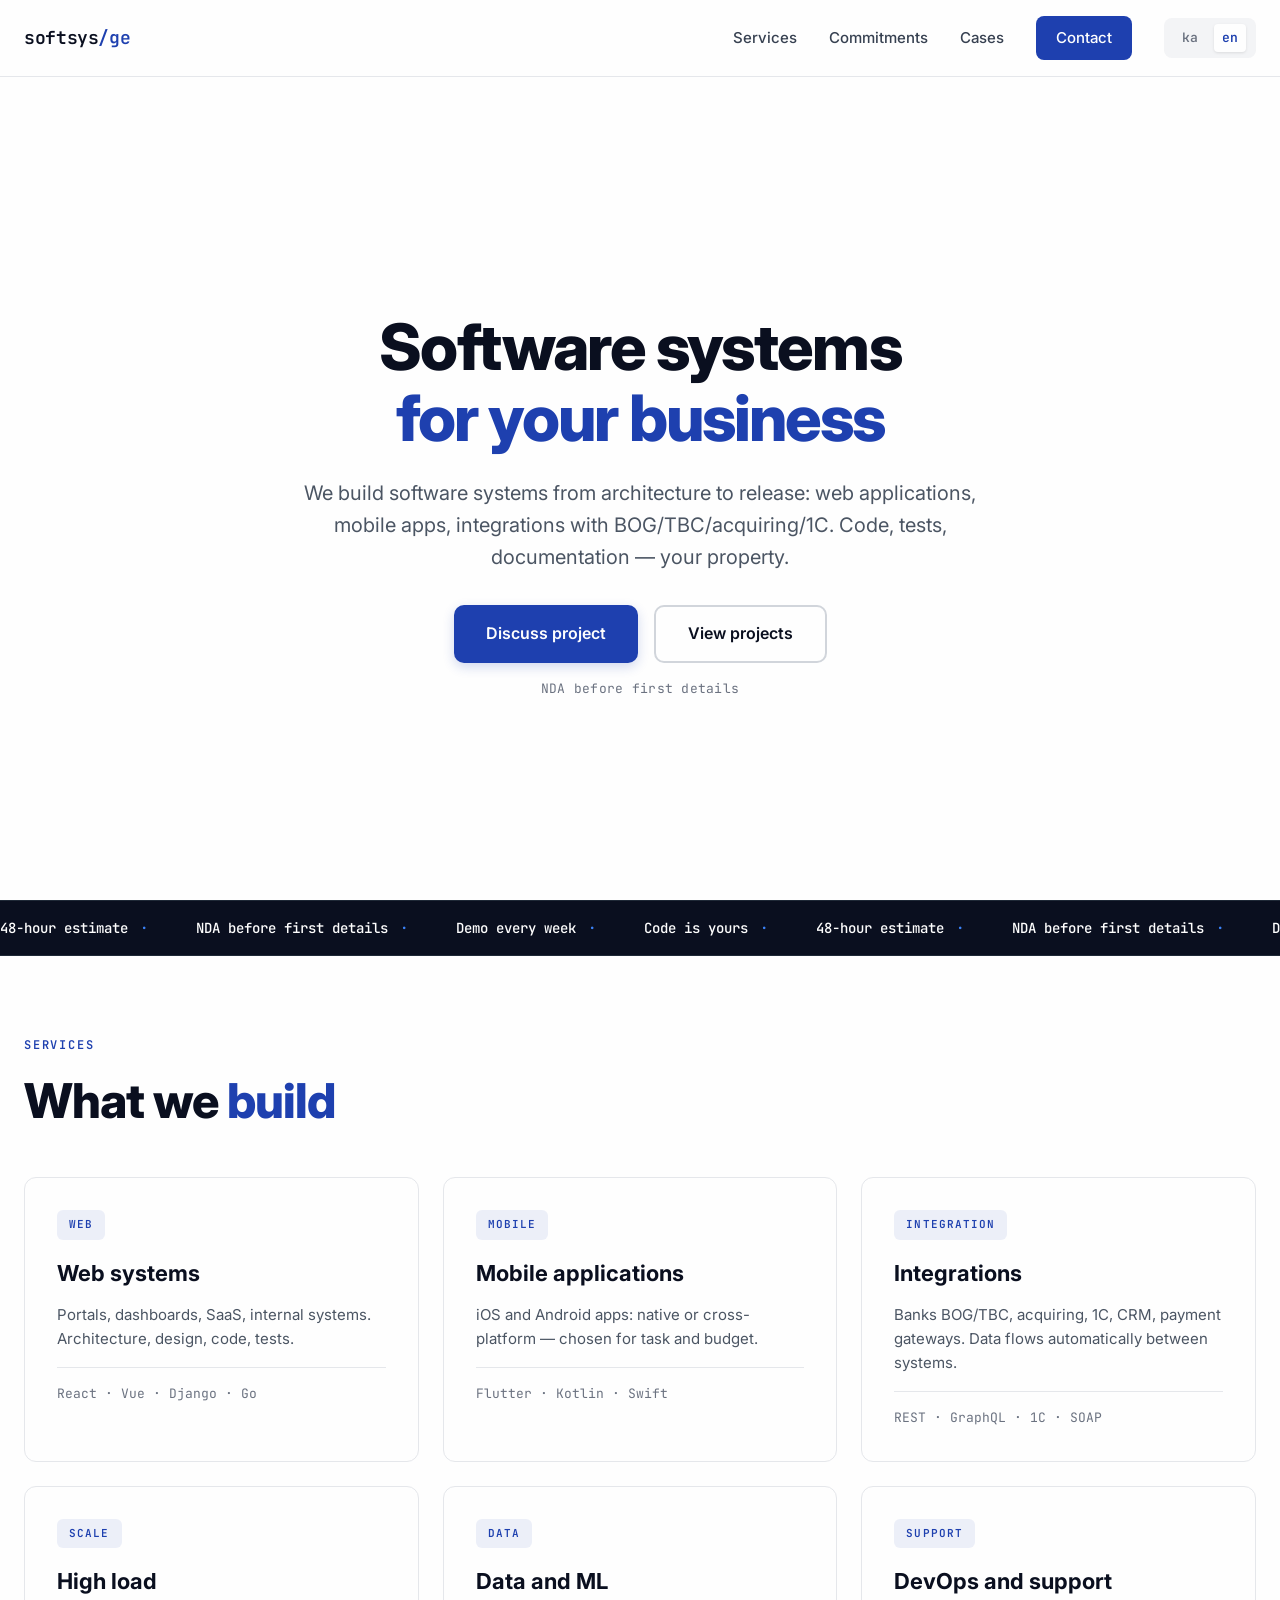
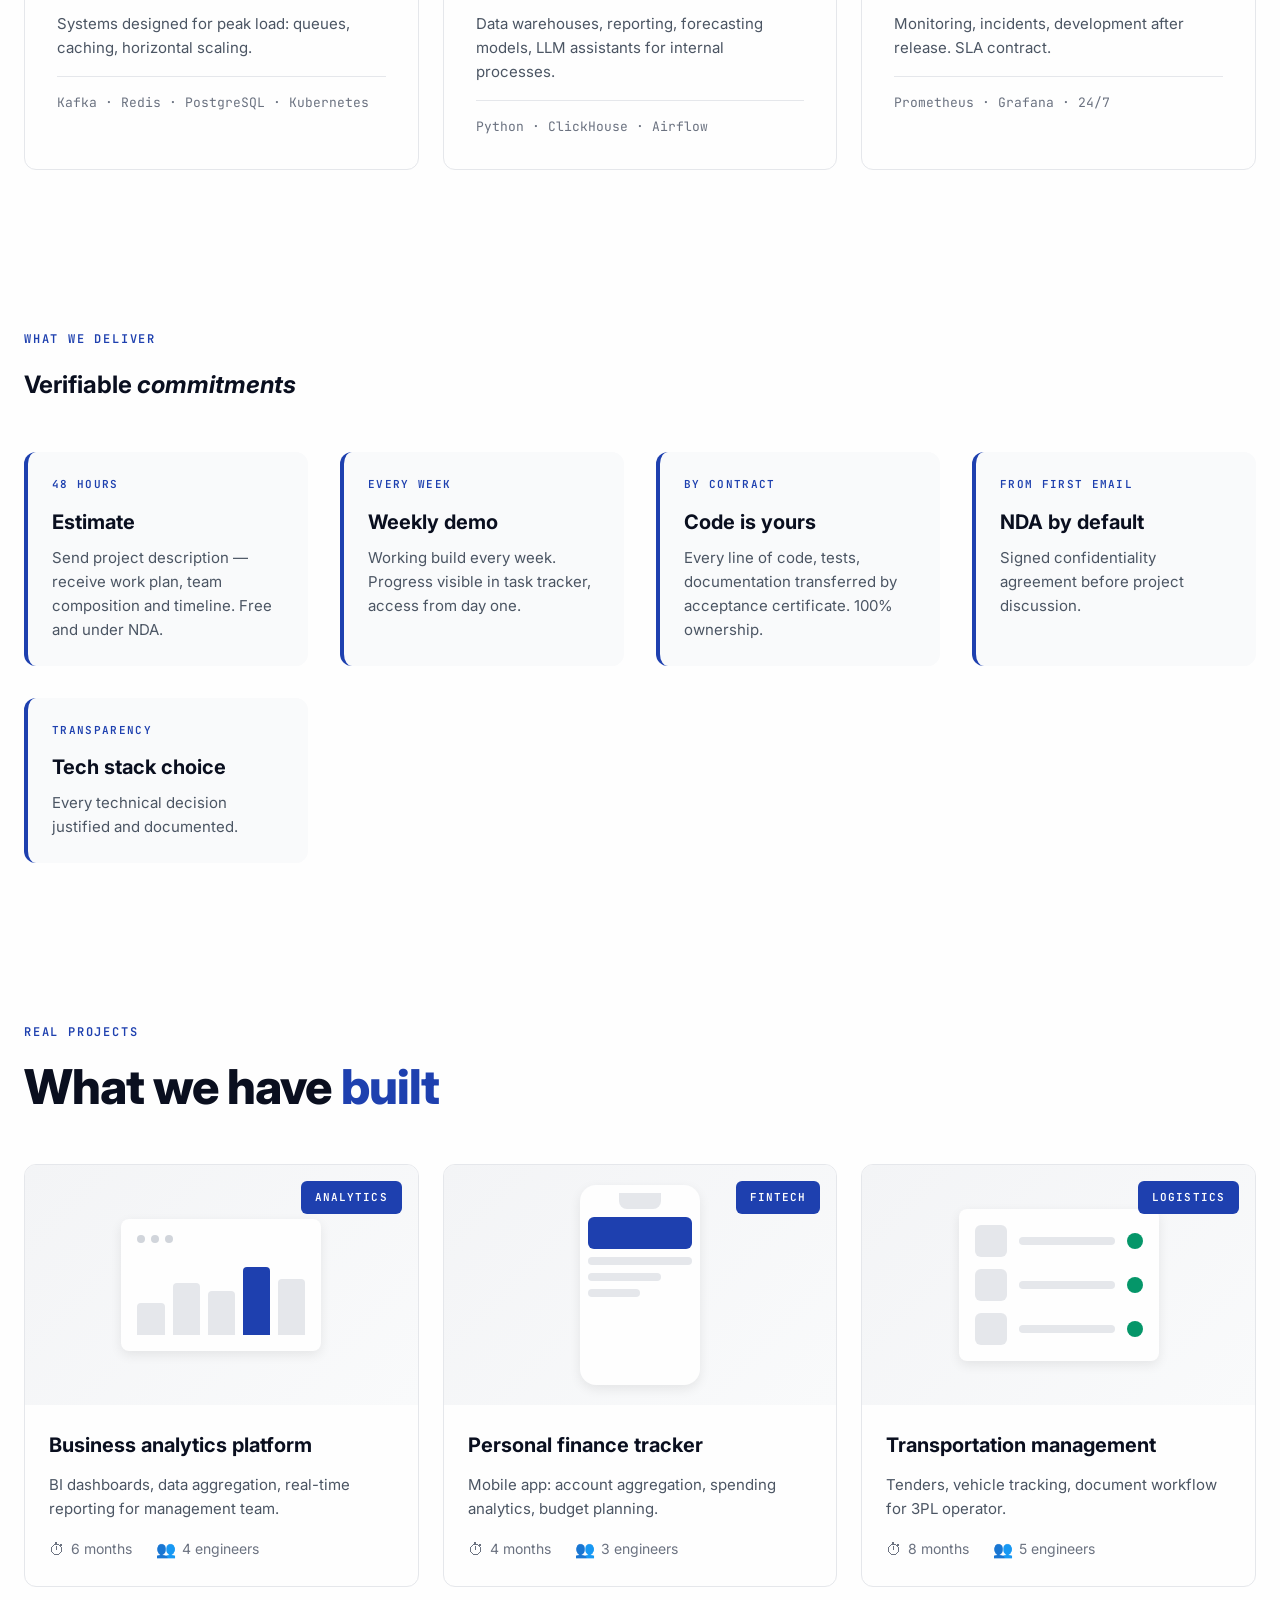
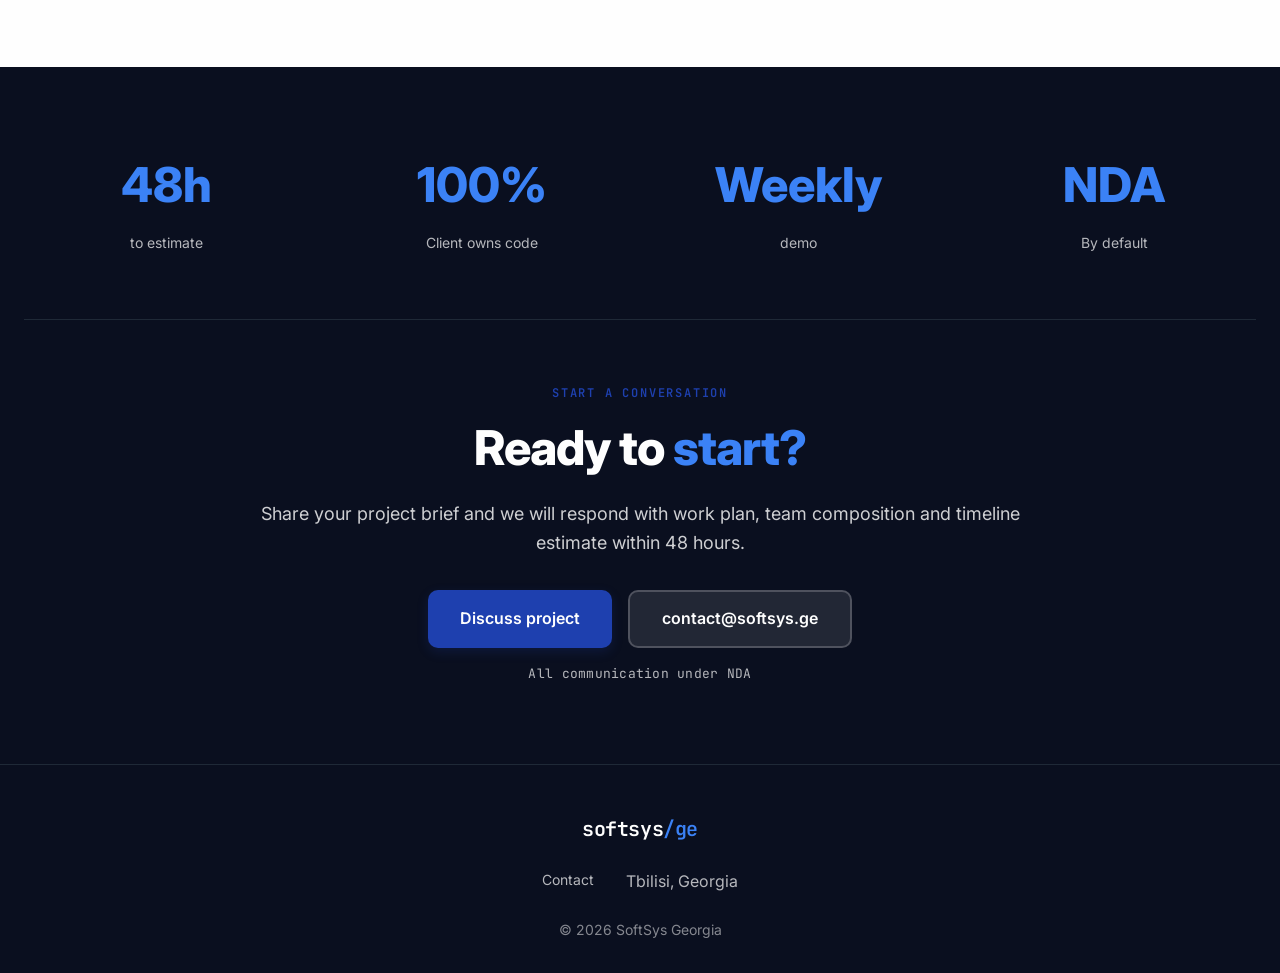
==== en/index.html @ 566362d6 "chore: rebuild from softsys-ge-landing 2026-09-13" ====
<!doctype html>
<html lang="en">
<head>
<meta charset="UTF-8">
<meta name="viewport" content="width=device-width,initial-scale=1">
<link rel="icon" type="image/svg+xml" href="/favicon.svg">
<!--seo:start-->
<title>Software systems for business — SoftSys Georgia</title>
<meta name="description" content="Building software systems from Georgia: web applications, mobile apps, integrations. 48-hour estimate, NDA by default, code ownership to client.">
<meta name="robots" content="index,follow,max-image-preview:large">
<link rel="canonical" href="https://softsys.ge/en/">
<link rel="alternate" hreflang="ka" href="https://softsys.ge/">
<link rel="alternate" hreflang="en" href="https://softsys.ge/en/">
<link rel="alternate" hreflang="x-default" href="https://softsys.ge/">
<meta name="theme-color" content="#1E40AF">
<meta property="og:type" content="website">
<meta property="og:site_name" content="SoftSys Georgia">
<meta property="og:title" content="Software systems for business — SoftSys Georgia">
<meta property="og:description" content="Building software systems from Georgia: web applications, mobile apps, integrations. 48-hour estimate, NDA by default, code ownership to client.">
<meta property="og:url" content="https://softsys.ge/en/">
<meta property="og:locale" content="en_US">
<meta property="og:image" content="https://softsys.ge/og-image.png">
<meta property="og:image:width" content="1200">
<meta property="og:image:height" content="630">
<meta property="og:image:alt" content="SoftSys Georgia">
<meta name="twitter:card" content="summary_large_image">
<meta name="twitter:title" content="Software systems for business — SoftSys Georgia">
<meta name="twitter:description" content="Building software systems from Georgia: web applications, mobile apps, integrations. 48-hour estimate, NDA by default, code ownership to client.">
<meta name="twitter:image" content="https://softsys.ge/og-image.png">
<script type="application/ld+json">{"@context":"https://schema.org","@graph":[{"@type":"Organization","@id":"https://softsys.ge/#organization","name":"SoftSys Georgia","url":"https://softsys.ge/","email":"contact@softsys.ge","address":{"@type":"PostalAddress","addressLocality":"Tbilisi","addressCountry":"GE"},"contactPoint":{"@type":"ContactPoint","email":"contact@softsys.ge","contactType":"customer service","availableLanguage":["ka","en"]}},{"@type":"WebSite","@id":"https://softsys.ge/#website","name":"SoftSys Georgia","url":"https://softsys.ge/","inLanguage":["ka","en"],"publisher":{"@id":"https://softsys.ge/#organization"}},{"@type":"WebPage","@id":"https://softsys.ge/en/","url":"https://softsys.ge/en/","name":"Software systems for business — SoftSys Georgia","description":"Building software systems from Georgia: web applications, mobile apps, integrations. 48-hour estimate, NDA by default, code ownership to client.","inLanguage":"en","isPartOf":{"@id":"https://softsys.ge/#website"},"about":{"@id":"https://softsys.ge/#organization"}}]}</script><!--seo:end-->
  <script type="module" crossorigin src="/assets/index-CHdndv8c.js"></script>
  <link rel="stylesheet" crossorigin href="/assets/index-1navwL3A.css">
</head>
<body>
<div id="app"><!--[--><a class="skip-link" href="#main">Skip to content</a><header class="site-header"><nav class="site-nav" aria-label="Primary navigation"><a class="brand" href="#top">softsys<span>/ge</span></a><button class="menu-toggle" type="button" aria-label="Menu" aria-expanded="false" aria-controls="primary-menu"><span></span><span></span></button><div id="primary-menu" class="nav-links"><a href="#services">Services</a><a href="#commitments">Commitments</a><a href="#cases">Cases</a><a class="nav-cta" href="mailto:contact@softsys.ge">Contact</a><div class="lang-switcher"><a href="/" class="">ka</a><a href="/en/" class="active">en</a></div></div></nav></header><main id="main"><section id="top" class="hero page-section"><div class="hero-intro"><h1>Software systems <em>for your business</em></h1><p>We build software systems from architecture to release: web applications, mobile apps, integrations with BOG/TBC/acquiring/1C. Code, tests, documentation — your property.</p><div class="actions"><a class="btn-primary" href="mailto:contact@softsys.ge">Discuss project</a><a class="btn-secondary" href="#cases">View projects</a></div><div class="hint">NDA before first details</div></div></section><div class="ticker-section"><div class="ticker"><span>48-hour estimate <b>·</b></span><span>NDA before first details <b>·</b></span><span>Demo every week <b>·</b></span><span>Code is yours <b>·</b></span><span>48-hour estimate <b>·</b></span><span>NDA before first details <b>·</b></span><span>Demo every week <b>·</b></span><span>Code is yours <b>·</b></span></div></div><section id="services" class="page-section"><div class="section-kicker">services</div><div class="section-heading"><h2>What we <em>build</em></h2></div><div class="responsive-grid"><div class="service-card"><div class="card-header"><span class="badge">web</span></div><h3>Web systems</h3><p>Portals, dashboards, SaaS, internal systems. Architecture, design, code, tests.</p><div class="stack">React · Vue · Django · Go</div></div><div class="service-card"><div class="card-header"><span class="badge">mobile</span></div><h3>Mobile applications</h3><p>iOS and Android apps: native or cross-platform — chosen for task and budget.</p><div class="stack">Flutter · Kotlin · Swift</div></div><div class="service-card"><div class="card-header"><span class="badge">integration</span></div><h3>Integrations</h3><p>Banks BOG/TBC, acquiring, 1C, CRM, payment gateways. Data flows automatically between systems.</p><div class="stack">REST · GraphQL · 1C · SOAP</div></div><div class="service-card"><div class="card-header"><span class="badge">scale</span></div><h3>High load</h3><p>Systems designed for peak load: queues, caching, horizontal scaling.</p><div class="stack">Kafka · Redis · PostgreSQL · Kubernetes</div></div><div class="service-card"><div class="card-header"><span class="badge">data</span></div><h3>Data and ML</h3><p>Data warehouses, reporting, forecasting models, LLM assistants for internal processes.</p><div class="stack">Python · ClickHouse · Airflow</div></div><div class="service-card"><div class="card-header"><span class="badge">support</span></div><h3>DevOps and support</h3><p>Monitoring, incidents, development after release. SLA contract.</p><div class="stack">Prometheus · Grafana · 24/7</div></div></div></section><section id="commitments" class="page-section"><div class="section-kicker">what we deliver</div><h2>Verifiable <em>commitments</em></h2><div class="commitments-timeline"><div class="commitment-item"><div class="commitment-label">48 hours</div><strong>Estimate</strong><p>Send project description — receive work plan, team composition and timeline. Free and under NDA.</p></div><div class="commitment-item"><div class="commitment-label">every week</div><strong>Weekly demo</strong><p>Working build every week. Progress visible in task tracker, access from day one.</p></div><div class="commitment-item"><div class="commitment-label">by contract</div><strong>Code is yours</strong><p>Every line of code, tests, documentation transferred by acceptance certificate. 100% ownership.</p></div><div class="commitment-item"><div class="commitment-label">from first email</div><strong>NDA by default</strong><p>Signed confidentiality agreement before project discussion.</p></div><div class="commitment-item"><div class="commitment-label">transparency</div><strong>Tech stack choice</strong><p>Every technical decision justified and documented.</p></div></div></section><section id="cases" class="page-section"><div class="section-kicker">real projects</div><div class="section-heading"><h2>What we have <em>built</em></h2></div><div class="responsive-grid"><div class="case-card"><div class="case-preview"><div class="preview-mockup"><div class="mockup-dots"><i></i><i></i><i></i></div><div class="mockup-chart"><i></i><i></i><i></i><i></i><i></i></div></div><div class="case-badge">analytics</div></div><div class="case-content"><h3>Business analytics platform</h3><p>BI dashboards, data aggregation, real-time reporting for management team.</p><div class="case-meta"><div><span>⏱</span>6 months</div><div><span>👥</span>4 engineers</div></div></div></div><div class="case-card"><div class="case-preview"><div class="preview-phone"><div class="phone-notch"></div><div class="phone-content"><div class="phone-hero"></div><div class="phone-line"></div><div class="phone-line short"></div><div class="phone-line shorter"></div></div></div><div class="case-badge">fintech</div></div><div class="case-content"><h3>Personal finance tracker</h3><p>Mobile app: account aggregation, spending analytics, budget planning.</p><div class="case-meta"><div><span>⏱</span>4 months</div><div><span>👥</span>3 engineers</div></div></div></div><div class="case-card"><div class="case-preview"><div class="preview-list"><div class="list-item"><i></i><div></div><div class="status green"></div></div><div class="list-item"><i></i><div></div><div class="status green"></div></div><div class="list-item"><i></i><div></div><div class="status green"></div></div></div><div class="case-badge">logistics</div></div><div class="case-content"><h3>Transportation management</h3><p>Tenders, vehicle tracking, document workflow for 3PL operator.</p><div class="case-meta"><div><span>⏱</span>8 months</div><div><span>👥</span>5 engineers</div></div></div></div></div></section><section class="footer-hero"><div class="footer-hero-content"><div class="stats-grid"><div class="stat"><div class="stat-value">48h</div><div class="stat-label">to estimate</div></div><div class="stat"><div class="stat-value">100%</div><div class="stat-label">Client owns code</div></div><div class="stat"><div class="stat-value">Weekly</div><div class="stat-label">demo</div></div><div class="stat"><div class="stat-value">NDA</div><div class="stat-label">By default</div></div></div><div class="footer-divider"></div><div class="footer-cta-section"><div class="section-kicker">start a conversation</div><h2>Ready to <em>start?</em></h2><p>Share your project brief and we will respond with work plan, team composition and timeline estimate within 48 hours.</p><div class="actions"><a class="btn-primary" href="mailto:contact@softsys.ge">Discuss project</a><a class="btn-secondary-light" href="mailto:contact@softsys.ge">contact@softsys.ge</a></div><div class="hint-light">All communication under NDA</div></div></div></section></main><footer class="site-footer"><div class="footer-content"><div class="brand"> softsys<span>/ge</span></div><div class="footer-links"><!--[--><a href="mailto:contact@softsys.ge">Contact</a><!--]--><span>Tbilisi, Georgia</span></div><div class="footer-copy">© 2026 SoftSys Georgia</div></div></footer><!--]--></div>
</body>
</html>
---- assets/index-1navwL3A.css ----
@import "https://fonts.googleapis.com/css2?family=Inter:opsz,wght@14..32,300..900&display=swap";@import "https://fonts.googleapis.com/css2?family=Noto+Sans+Georgian:wght@300..900&display=swap";@import "https://fonts.googleapis.com/css2?family=JetBrains+Mono:wght@400;600&display=swap";@font-face{font-family:JetBrains Mono Variable;font-style:normal;font-display:swap;font-weight:100 800;src:url([data-uri])format("woff2-variations");unicode-range:U+460-52F,U+1C80-1C8A,U+20B4,U+2DE0-2DFF,U+A640-A69F,U+FE2E-FE2F}@font-face{font-family:JetBrains Mono Variable;font-style:normal;font-display:swap;font-weight:100 800;src:url(/assets/jetbrains-mono-cyrillic-wght-normal-D73BlboJ.woff2)format("woff2-variations");unicode-range:U+301,U+400-45F,U+490-491,U+4B0-4B1,U+2116}@font-face{font-family:JetBrains Mono Variable;font-style:normal;font-display:swap;font-weight:100 800;src:url(/assets/jetbrains-mono-greek-wght-normal-Bw9x6K1M.woff2)format("woff2-variations");unicode-range:U+370-377,U+37A-37F,U+384-38A,U+38C,U+38E-3A1,U+3A3-3FF}@font-face{font-family:JetBrains Mono Variable;font-style:normal;font-display:swap;font-weight:100 800;src:url(/assets/jetbrains-mono-vietnamese-wght-normal-Bt-aOZkq.woff2)format("woff2-variations");unicode-range:U+102-103,U+110-111,U+128-129,U+168-169,U+1A0-1A1,U+1AF-1B0,U+300-301,U+303-304,U+308-309,U+323,U+329,U+1EA0-1EF9,U+20AB}@font-face{font-family:JetBrains Mono Variable;font-style:normal;font-display:swap;font-weight:100 800;src:url(/assets/jetbrains-mono-latin-ext-wght-normal-DBQx-q_a.woff2)format("woff2-variations");unicode-range:U+100-2BA,U+2BD-2C5,U+2C7-2CC,U+2CE-2D7,U+2DD-2FF,U+304,U+308,U+329,U+1D00-1DBF,U+1E00-1E9F,U+1EF2-1EFF,U+2020,U+20A0-20AB,U+20AD-20C0,U+2113,U+2C60-2C7F,U+A720-A7FF}@font-face{font-family:JetBrains Mono Variable;font-style:normal;font-display:swap;font-weight:100 800;src:url(/assets/jetbrains-mono-latin-wght-normal-B9CIFXIH.woff2)format("woff2-variations");unicode-range:U+??,U+131,U+152-153,U+2BB-2BC,U+2C6,U+2DA,U+2DC,U+304,U+308,U+329,U+2000-206F,U+20AC,U+2122,U+2191,U+2193,U+2212,U+2215,U+FEFF,U+FFFD}:root{--accent:#1e40af;--accent-hover:#1e3a8a;--accent-light:#3b82f6;--paper:#fefefe;--dark:#0a0f1f;--gray-50:#f9fafb;--gray-100:#f3f4f6;--gray-200:#e5e7eb;--gray-300:#d1d5db;--gray-400:#9ca3af;--gray-500:#6b7280;--gray-600:#4b5563;--gray-700:#374151;--gray-800:#1f2937;--gray-900:#111827;--success:#059669;--spacing-unit:8px}*{box-sizing:border-box;margin:0;padding:0}html,body{background:var(--paper);color:var(--dark);-webkit-font-smoothing:antialiased;-moz-osx-font-smoothing:grayscale;margin:0;padding:0;font-family:Inter,Noto Sans Georgian,-apple-system,BlinkMacSystemFont,Segoe UI,sans-serif;font-size:16px;line-height:1.6}a{color:inherit;text-decoration:none;transition:color .2s}a:hover{color:var(--accent)}.skip-link{background:var(--dark);color:var(--paper);z-index:1000;border-radius:0 0 8px;padding:12px 24px;font-weight:600;position:absolute;top:-100px;left:0}.skip-link:focus{top:0}.site-header{z-index:100;-webkit-backdrop-filter:blur(12px);border-bottom:1px solid var(--gray-200);background:#fefefeeb;position:fixed;top:0;left:0;right:0}.site-nav{justify-content:space-between;align-items:center;gap:32px;max-width:1280px;margin:0 auto;padding:16px 24px;display:flex}.brand{letter-spacing:-.02em;color:var(--dark);font-family:JetBrains Mono,monospace;font-size:18px;font-weight:600;transition:color .2s}.brand:hover,.brand span{color:var(--accent)}.menu-toggle{cursor:pointer;background:0 0;border:none;flex-direction:column;gap:5px;padding:8px;display:none}.menu-toggle span{background:var(--dark);width:24px;height:2px;transition:all .3s;display:block}.menu-toggle[aria-expanded=true] span:first-child{transform:rotate(45deg)translate(6px,6px)}.menu-toggle[aria-expanded=true] span:last-child{transform:rotate(-45deg)translate(6px,-6px)}.nav-links{align-items:center;gap:32px;display:flex}.nav-links a{color:var(--gray-700);font-size:15px;font-weight:500;transition:color .2s}.nav-links a:hover{color:var(--accent)}.nav-cta{background:var(--accent);border-radius:8px;padding:10px 20px;font-weight:600;transition:background .2s;color:var(--paper)!important}.nav-cta:hover{background:var(--accent-hover);color:var(--paper)!important}.lang-switcher{background:var(--gray-100);border-radius:8px;align-items:center;gap:8px;padding:6px 10px;display:flex}.lang-switcher a{color:var(--gray-500);border-radius:4px;padding:4px 8px;font-family:JetBrains Mono,monospace;font-size:13px;font-weight:600;transition:all .2s}.lang-switcher a.active{background:var(--paper);color:var(--accent);box-shadow:0 1px 3px #0000001a}.lang-switcher a:hover:not(.active){color:var(--accent)}main{padding-top:72px}.page-section{max-width:1280px;margin:0 auto;padding:80px 24px}.hero{flex-direction:column;justify-content:center;min-height:calc(100vh - 72px);padding:120px 24px 80px;display:flex}.hero-intro{text-align:center;max-width:800px;margin:0 auto}.hero h1{letter-spacing:-.03em;color:var(--dark);margin-bottom:24px;font-size:clamp(36px,5vw,64px);font-weight:800;line-height:1.1}.hero h1 em{color:var(--accent);font-style:normal;display:inline-block}.hero p{color:var(--gray-600);max-width:680px;margin-bottom:32px;margin-left:auto;margin-right:auto;font-size:clamp(17px,2vw,20px);line-height:1.6}.actions{flex-wrap:wrap;justify-content:center;gap:16px;display:flex}.btn-primary{background:var(--accent);color:var(--paper);border-radius:10px;justify-content:center;align-items:center;padding:14px 32px;font-size:16px;font-weight:600;transition:all .2s;display:inline-flex;box-shadow:0 4px 12px #1e40af33}.btn-primary:hover{background:var(--accent-hover);color:var(--paper);transform:translateY(-2px);box-shadow:0 8px 20px #1e40af4d}.btn-secondary{color:var(--dark);border:2px solid var(--gray-300);background:0 0;border-radius:10px;justify-content:center;align-items:center;padding:14px 32px;font-size:16px;font-weight:600;transition:all .2s;display:inline-flex}.btn-secondary:hover{border-color:var(--accent);color:var(--accent);transform:translateY(-2px)}.btn-secondary-light{color:var(--paper);background:#ffffff1a;border:2px solid #fff3;border-radius:10px;justify-content:center;align-items:center;padding:14px 32px;font-size:16px;font-weight:600;transition:all .2s;display:inline-flex}.btn-secondary-light:hover{color:var(--paper);background:#ffffff26;border-color:#fff6}.hint{color:var(--gray-500);letter-spacing:.02em;margin-top:16px;font-family:JetBrains Mono,monospace;font-size:13px}.hint-light{color:#ffffffb3;letter-spacing:.02em;margin-top:16px;font-family:JetBrains Mono,monospace;font-size:13px}.ticker-section{background:var(--dark);color:var(--paper);border-top:1px solid var(--gray-800);border-bottom:1px solid var(--gray-800);padding:16px 0;overflow:hidden}.ticker{white-space:nowrap;gap:48px;animation:40s linear infinite ticker;display:flex}.ticker span{align-items:center;gap:12px;font-family:JetBrains Mono,monospace;font-size:14px;font-weight:500;display:inline-flex}.ticker b{color:var(--accent-light);font-weight:600}@keyframes ticker{0%{transform:translate(0)}to{transform:translate(-50%)}}.section-kicker{letter-spacing:.15em;text-transform:uppercase;color:var(--accent);margin-bottom:16px;font-family:JetBrains Mono,monospace;font-size:12px;font-weight:600}.section-heading h2{letter-spacing:-.02em;color:var(--dark);margin-bottom:48px;font-size:clamp(32px,4vw,48px);font-weight:800;line-height:1.2}.section-heading h2 em{color:var(--accent);font-style:normal}.responsive-grid{grid-template-columns:repeat(auto-fit,minmax(320px,1fr));gap:24px;display:grid}.service-card{background:var(--paper);border:1px solid var(--gray-200);border-radius:12px;padding:32px;transition:all .3s}.service-card:hover{border-color:var(--accent);transform:translateY(-4px);box-shadow:0 8px 24px #1e40af1f}.card-header{margin-bottom:16px}.badge{letter-spacing:.1em;text-transform:uppercase;color:var(--accent);background:#1e40af14;border-radius:6px;padding:6px 12px;font-family:JetBrains Mono,monospace;font-size:11px;font-weight:600;display:inline-block}.service-card h3{color:var(--dark);margin-bottom:12px;font-size:22px;font-weight:700}.service-card p{color:var(--gray-600);margin-bottom:16px;font-size:15px;line-height:1.6}.stack{color:var(--gray-500);border-top:1px solid var(--gray-200);padding-top:16px;font-family:JetBrains Mono,monospace;font-size:13px}.commitments-timeline{grid-template-columns:repeat(auto-fit,minmax(280px,1fr));gap:32px;margin-top:48px;display:grid}.commitment-item{background:var(--gray-50);border-left:4px solid var(--accent);border-radius:12px;padding:24px;position:relative}.commitment-label{letter-spacing:.12em;text-transform:uppercase;color:var(--accent);margin-bottom:12px;font-family:JetBrains Mono,monospace;font-size:11px;font-weight:600}.commitment-item strong{color:var(--dark);margin-bottom:8px;font-size:20px;font-weight:700;display:block}.commitment-item p{color:var(--gray-600);font-size:15px;line-height:1.6}.case-card{background:var(--paper);border:1px solid var(--gray-200);border-radius:12px;transition:all .3s;overflow:hidden}.case-card:hover{border-color:var(--accent);transform:translateY(-6px);box-shadow:0 12px 32px #1e40af26}.case-preview{background:linear-gradient(135deg, var(--gray-100) 0%, var(--gray-50) 100%);justify-content:center;align-items:center;height:240px;padding:32px;display:flex;position:relative;overflow:hidden}.case-badge{letter-spacing:.1em;text-transform:uppercase;color:var(--paper);background:var(--accent);border-radius:6px;padding:8px 14px;font-family:JetBrains Mono,monospace;font-size:11px;font-weight:600;position:absolute;top:16px;right:16px}.case-content{padding:24px}.case-content h3{color:var(--dark);margin-bottom:12px;font-size:20px;font-weight:700}.case-content p{color:var(--gray-600);margin-bottom:16px;font-size:15px;line-height:1.6}.case-meta{color:var(--gray-500);gap:24px;font-size:14px;display:flex}.case-meta div{align-items:center;gap:6px;display:flex}.case-meta span{font-size:16px}.preview-mockup{background:var(--paper);border-radius:8px;width:100%;max-width:200px;padding:16px;box-shadow:0 4px 12px #00000014}.mockup-dots{gap:6px;margin-bottom:12px;display:flex}.mockup-dots i{background:var(--gray-300);border-radius:50%;width:8px;height:8px;display:block}.mockup-chart{align-items:flex-end;gap:8px;height:80px;display:flex}.mockup-chart i{background:var(--gray-200);border-radius:4px 4px 0 0;flex:1;display:block}.mockup-chart i:first-child{height:40%}.mockup-chart i:nth-child(2){height:65%}.mockup-chart i:nth-child(3){height:55%}.mockup-chart i:nth-child(4){background:var(--accent);height:85%}.mockup-chart i:nth-child(5){height:70%}.preview-phone{background:var(--paper);border-radius:16px;flex-direction:column;width:120px;height:200px;padding:8px;display:flex;box-shadow:0 4px 12px #00000014}.phone-notch{background:var(--gray-200);border-radius:0 0 8px 8px;width:40%;height:16px;margin:0 auto 8px}.phone-content{flex-direction:column;flex:1;gap:8px;display:flex}.phone-hero{background:var(--accent);border-radius:6px;height:32px}.phone-line{background:var(--gray-200);border-radius:4px;height:8px}.phone-line.short{width:70%}.phone-line.shorter{width:50%}.preview-list{background:var(--paper);border-radius:8px;flex-direction:column;gap:12px;width:100%;max-width:200px;padding:16px;display:flex;box-shadow:0 4px 12px #00000014}.list-item{align-items:center;gap:12px;display:flex}.list-item i{background:var(--gray-200);border-radius:6px;flex-shrink:0;width:32px;height:32px;display:block}.list-item div{background:var(--gray-200);border-radius:4px;flex:1;height:8px}.list-item .status{border-radius:50%;flex:none;width:16px;height:16px}.list-item .status.green{background:var(--success)}.commitments-block{background:var(--gray-50);padding:80px 24px}.commitments-grid{grid-template-columns:repeat(auto-fit,minmax(280px,1fr));gap:24px;max-width:1280px;margin:0 auto;display:grid}.commitment-mini{background:var(--paper);border-left:3px solid var(--accent);border-radius:12px;padding:24px}.commitment-mini .commitment-label{letter-spacing:.12em;text-transform:uppercase;color:var(--accent);margin-bottom:8px;font-family:JetBrains Mono,monospace;font-size:11px;font-weight:600}.commitment-mini p{color:var(--gray-600);font-size:15px;line-height:1.5}.footer-hero{background:var(--dark);color:var(--paper);padding:80px 24px}.footer-hero-content{max-width:1280px;margin:0 auto}.stats-grid{grid-template-columns:repeat(auto-fit,minmax(200px,1fr));gap:32px;margin-bottom:64px;display:grid}.stat{text-align:center}.stat-value{color:var(--accent-light);margin-bottom:8px;font-size:48px;font-weight:800}.stat-label{color:#ffffffb3;font-size:14px}.footer-divider{background:var(--gray-800);height:1px;margin:64px 0}.footer-cta-section{text-align:center;max-width:800px;margin:0 auto}.footer-cta-section h2{letter-spacing:-.02em;color:var(--paper);margin-bottom:24px;font-size:clamp(32px,4vw,48px);font-weight:800;line-height:1.2}.footer-cta-section h2 em{color:var(--accent-light);font-style:normal}.footer-cta-section p{color:#fffc;margin-bottom:32px;font-size:18px;line-height:1.6}.site-footer{background:var(--dark);color:#ffffffb3;border-top:1px solid var(--gray-800);padding:48px 24px 32px}.footer-content{text-align:center;flex-direction:column;align-items:center;gap:24px;max-width:1280px;margin:0 auto;display:flex}.footer-content .brand{color:var(--paper);font-family:JetBrains Mono,monospace;font-size:20px;font-weight:600}.footer-content .brand span{color:var(--accent-light)}.footer-links{flex-wrap:wrap;justify-content:center;gap:32px;display:flex}.footer-links a{color:#ffffffb3;font-size:14px;transition:color .2s}.footer-links a:hover{color:var(--accent-light)}.footer-copy{color:#ffffff80;font-size:14px}@media (max-width:760px){.menu-toggle{display:flex}.nav-links{background:var(--paper);border-top:1px solid var(--gray-200);opacity:0;pointer-events:none;flex-direction:column;padding:24px;transition:all .3s;position:fixed;top:72px;left:0;right:0;transform:translateY(-100%);box-shadow:0 8px 24px #0000001a}.nav-links.open{opacity:1;pointer-events:auto;transform:translateY(0)}.hero{min-height:auto;padding:80px 24px 60px}.page-section{padding:60px 24px}.responsive-grid,.commitments-timeline,.commitments-grid{grid-template-columns:1fr}.stats-grid{grid-template-columns:repeat(2,1fr)}.actions{flex-direction:column}.btn-primary,.btn-secondary,.btn-secondary-light{width:100%}}@media (max-width:480px){.stats-grid{grid-template-columns:1fr}}
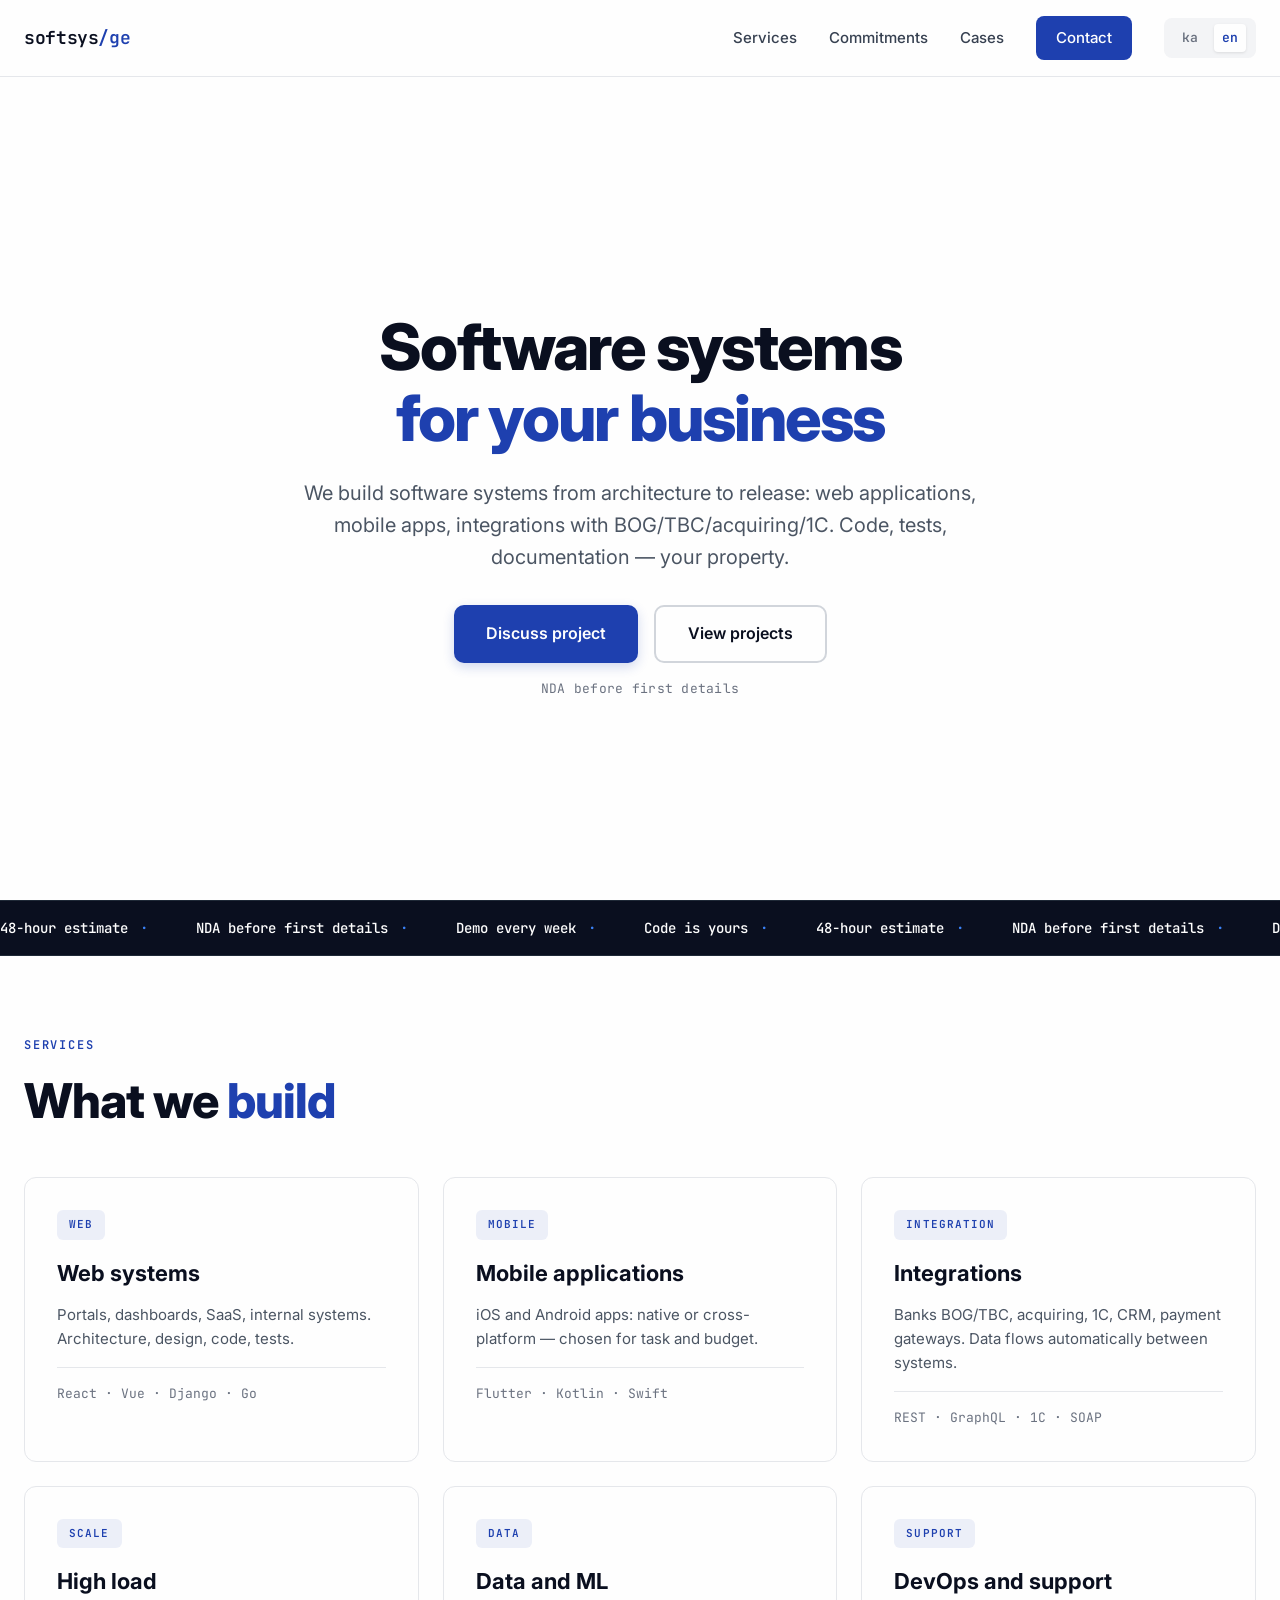
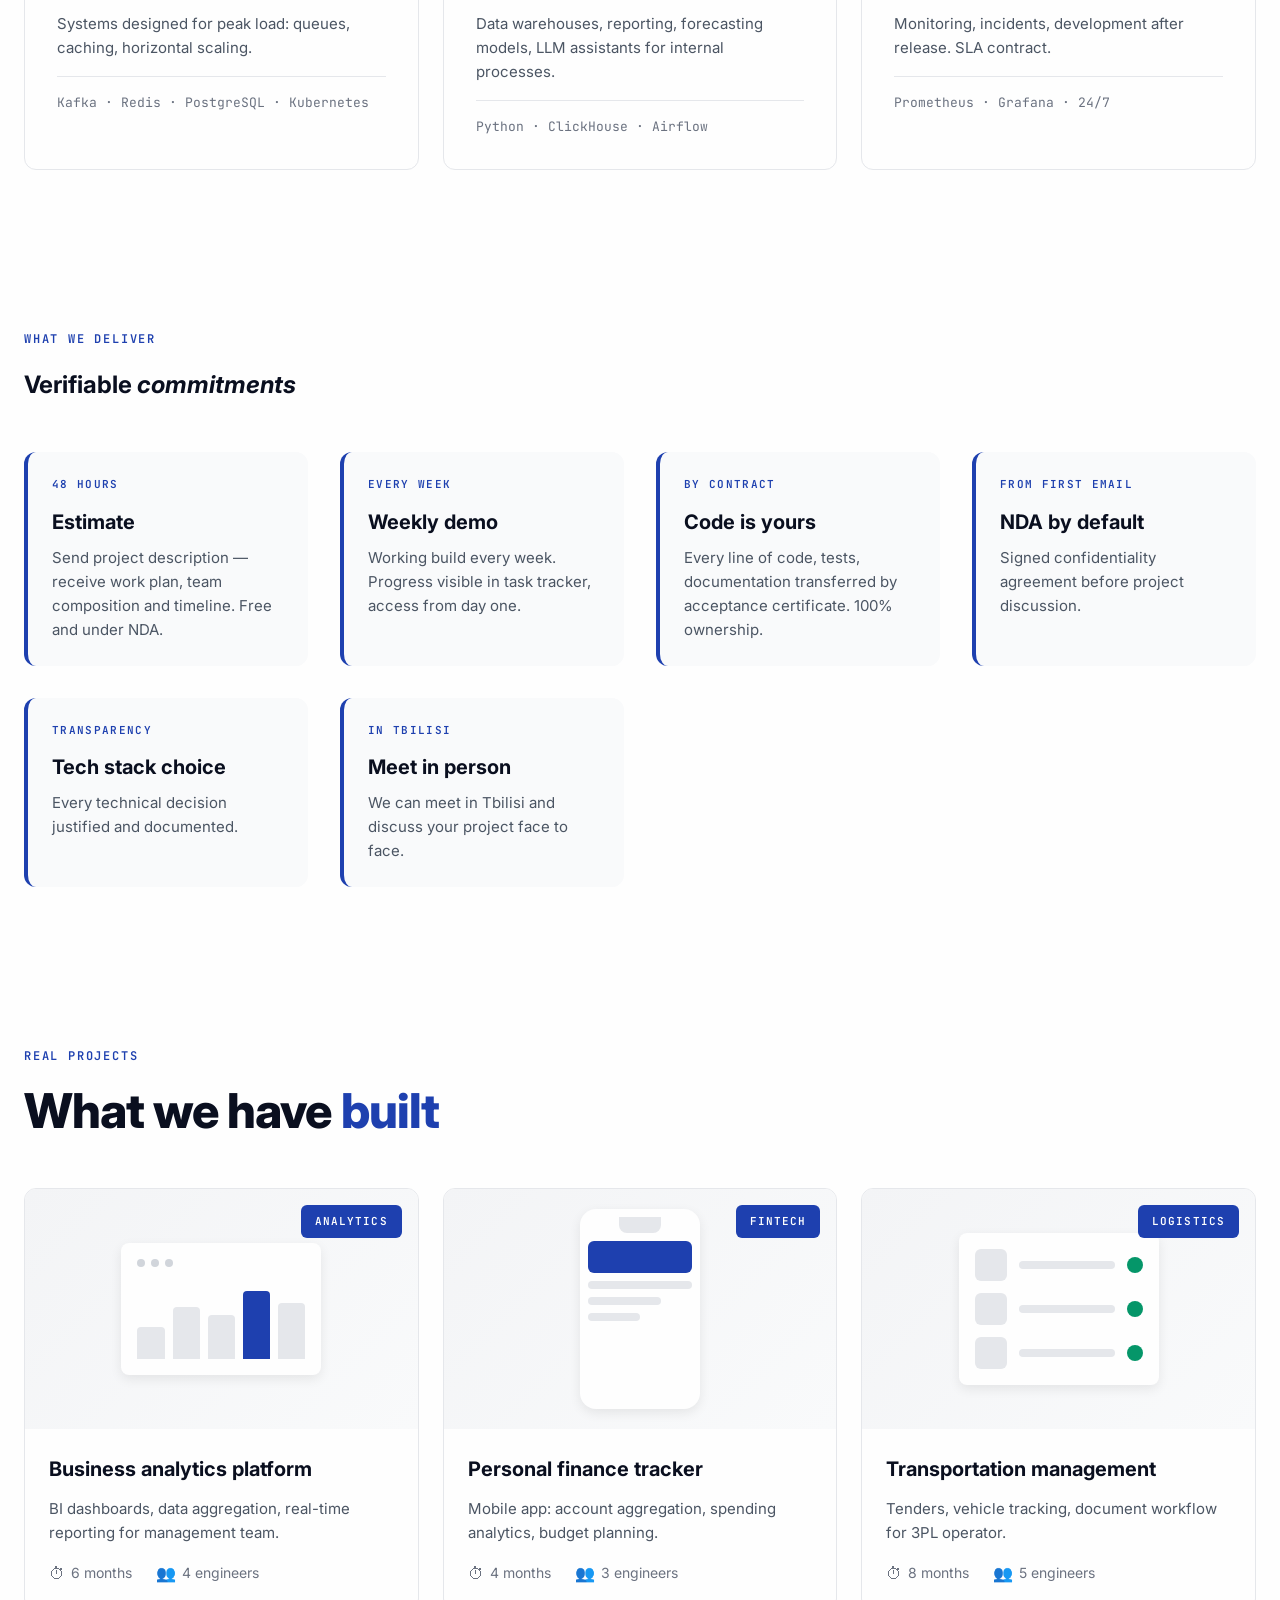
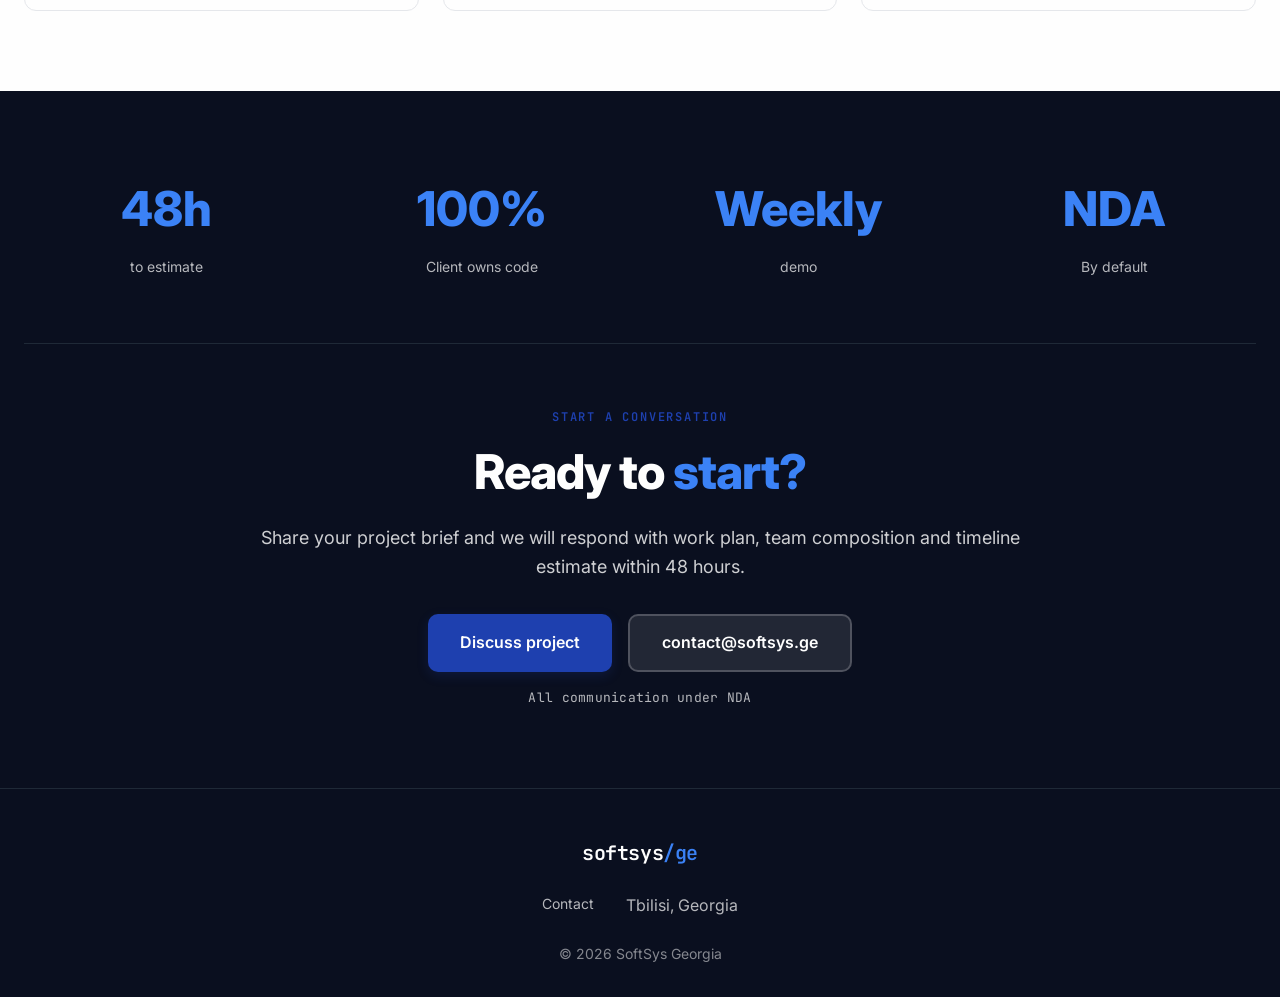
==== commit 508bfe23: "chore: rebuild from softsys-ge-landing 2026-09-13" ====
--- a/en/index.html
+++ b/en/index.html
@@ -28,10 +28,10 @@
 <meta name="twitter:description" content="Building software systems from Georgia: web applications, mobile apps, integrations. 48-hour estimate, NDA by default, code ownership to client.">
 <meta name="twitter:image" content="https://softsys.ge/og-image.png">
 <script type="application/ld+json">{"@context":"https://schema.org","@graph":[{"@type":"Organization","@id":"https://softsys.ge/#organization","name":"SoftSys Georgia","url":"https://softsys.ge/","email":"contact@softsys.ge","address":{"@type":"PostalAddress","addressLocality":"Tbilisi","addressCountry":"GE"},"contactPoint":{"@type":"ContactPoint","email":"contact@softsys.ge","contactType":"customer service","availableLanguage":["ka","en"]}},{"@type":"WebSite","@id":"https://softsys.ge/#website","name":"SoftSys Georgia","url":"https://softsys.ge/","inLanguage":["ka","en"],"publisher":{"@id":"https://softsys.ge/#organization"}},{"@type":"WebPage","@id":"https://softsys.ge/en/","url":"https://softsys.ge/en/","name":"Software systems for business — SoftSys Georgia","description":"Building software systems from Georgia: web applications, mobile apps, integrations. 48-hour estimate, NDA by default, code ownership to client.","inLanguage":"en","isPartOf":{"@id":"https://softsys.ge/#website"},"about":{"@id":"https://softsys.ge/#organization"}}]}</script><!--seo:end-->
-  <script type="module" crossorigin src="/assets/index-CHdndv8c.js"></script>
+  <script type="module" crossorigin src="/assets/index-C3zE0gNG.js"></script>
   <link rel="stylesheet" crossorigin href="/assets/index-1navwL3A.css">
 </head>
 <body>
-<div id="app"><!--[--><a class="skip-link" href="#main">Skip to content</a><header class="site-header"><nav class="site-nav" aria-label="Primary navigation"><a class="brand" href="#top">softsys<span>/ge</span></a><button class="menu-toggle" type="button" aria-label="Menu" aria-expanded="false" aria-controls="primary-menu"><span></span><span></span></button><div id="primary-menu" class="nav-links"><a href="#services">Services</a><a href="#commitments">Commitments</a><a href="#cases">Cases</a><a class="nav-cta" href="mailto:contact@softsys.ge">Contact</a><div class="lang-switcher"><a href="/" class="">ka</a><a href="/en/" class="active">en</a></div></div></nav></header><main id="main"><section id="top" class="hero page-section"><div class="hero-intro"><h1>Software systems <em>for your business</em></h1><p>We build software systems from architecture to release: web applications, mobile apps, integrations with BOG/TBC/acquiring/1C. Code, tests, documentation — your property.</p><div class="actions"><a class="btn-primary" href="mailto:contact@softsys.ge">Discuss project</a><a class="btn-secondary" href="#cases">View projects</a></div><div class="hint">NDA before first details</div></div></section><div class="ticker-section"><div class="ticker"><span>48-hour estimate <b>·</b></span><span>NDA before first details <b>·</b></span><span>Demo every week <b>·</b></span><span>Code is yours <b>·</b></span><span>48-hour estimate <b>·</b></span><span>NDA before first details <b>·</b></span><span>Demo every week <b>·</b></span><span>Code is yours <b>·</b></span></div></div><section id="services" class="page-section"><div class="section-kicker">services</div><div class="section-heading"><h2>What we <em>build</em></h2></div><div class="responsive-grid"><div class="service-card"><div class="card-header"><span class="badge">web</span></div><h3>Web systems</h3><p>Portals, dashboards, SaaS, internal systems. Architecture, design, code, tests.</p><div class="stack">React · Vue · Django · Go</div></div><div class="service-card"><div class="card-header"><span class="badge">mobile</span></div><h3>Mobile applications</h3><p>iOS and Android apps: native or cross-platform — chosen for task and budget.</p><div class="stack">Flutter · Kotlin · Swift</div></div><div class="service-card"><div class="card-header"><span class="badge">integration</span></div><h3>Integrations</h3><p>Banks BOG/TBC, acquiring, 1C, CRM, payment gateways. Data flows automatically between systems.</p><div class="stack">REST · GraphQL · 1C · SOAP</div></div><div class="service-card"><div class="card-header"><span class="badge">scale</span></div><h3>High load</h3><p>Systems designed for peak load: queues, caching, horizontal scaling.</p><div class="stack">Kafka · Redis · PostgreSQL · Kubernetes</div></div><div class="service-card"><div class="card-header"><span class="badge">data</span></div><h3>Data and ML</h3><p>Data warehouses, reporting, forecasting models, LLM assistants for internal processes.</p><div class="stack">Python · ClickHouse · Airflow</div></div><div class="service-card"><div class="card-header"><span class="badge">support</span></div><h3>DevOps and support</h3><p>Monitoring, incidents, development after release. SLA contract.</p><div class="stack">Prometheus · Grafana · 24/7</div></div></div></section><section id="commitments" class="page-section"><div class="section-kicker">what we deliver</div><h2>Verifiable <em>commitments</em></h2><div class="commitments-timeline"><div class="commitment-item"><div class="commitment-label">48 hours</div><strong>Estimate</strong><p>Send project description — receive work plan, team composition and timeline. Free and under NDA.</p></div><div class="commitment-item"><div class="commitment-label">every week</div><strong>Weekly demo</strong><p>Working build every week. Progress visible in task tracker, access from day one.</p></div><div class="commitment-item"><div class="commitment-label">by contract</div><strong>Code is yours</strong><p>Every line of code, tests, documentation transferred by acceptance certificate. 100% ownership.</p></div><div class="commitment-item"><div class="commitment-label">from first email</div><strong>NDA by default</strong><p>Signed confidentiality agreement before project discussion.</p></div><div class="commitment-item"><div class="commitment-label">transparency</div><strong>Tech stack choice</strong><p>Every technical decision justified and documented.</p></div></div></section><section id="cases" class="page-section"><div class="section-kicker">real projects</div><div class="section-heading"><h2>What we have <em>built</em></h2></div><div class="responsive-grid"><div class="case-card"><div class="case-preview"><div class="preview-mockup"><div class="mockup-dots"><i></i><i></i><i></i></div><div class="mockup-chart"><i></i><i></i><i></i><i></i><i></i></div></div><div class="case-badge">analytics</div></div><div class="case-content"><h3>Business analytics platform</h3><p>BI dashboards, data aggregation, real-time reporting for management team.</p><div class="case-meta"><div><span>⏱</span>6 months</div><div><span>👥</span>4 engineers</div></div></div></div><div class="case-card"><div class="case-preview"><div class="preview-phone"><div class="phone-notch"></div><div class="phone-content"><div class="phone-hero"></div><div class="phone-line"></div><div class="phone-line short"></div><div class="phone-line shorter"></div></div></div><div class="case-badge">fintech</div></div><div class="case-content"><h3>Personal finance tracker</h3><p>Mobile app: account aggregation, spending analytics, budget planning.</p><div class="case-meta"><div><span>⏱</span>4 months</div><div><span>👥</span>3 engineers</div></div></div></div><div class="case-card"><div class="case-preview"><div class="preview-list"><div class="list-item"><i></i><div></div><div class="status green"></div></div><div class="list-item"><i></i><div></div><div class="status green"></div></div><div class="list-item"><i></i><div></div><div class="status green"></div></div></div><div class="case-badge">logistics</div></div><div class="case-content"><h3>Transportation management</h3><p>Tenders, vehicle tracking, document workflow for 3PL operator.</p><div class="case-meta"><div><span>⏱</span>8 months</div><div><span>👥</span>5 engineers</div></div></div></div></div></section><section class="footer-hero"><div class="footer-hero-content"><div class="stats-grid"><div class="stat"><div class="stat-value">48h</div><div class="stat-label">to estimate</div></div><div class="stat"><div class="stat-value">100%</div><div class="stat-label">Client owns code</div></div><div class="stat"><div class="stat-value">Weekly</div><div class="stat-label">demo</div></div><div class="stat"><div class="stat-value">NDA</div><div class="stat-label">By default</div></div></div><div class="footer-divider"></div><div class="footer-cta-section"><div class="section-kicker">start a conversation</div><h2>Ready to <em>start?</em></h2><p>Share your project brief and we will respond with work plan, team composition and timeline estimate within 48 hours.</p><div class="actions"><a class="btn-primary" href="mailto:contact@softsys.ge">Discuss project</a><a class="btn-secondary-light" href="mailto:contact@softsys.ge">contact@softsys.ge</a></div><div class="hint-light">All communication under NDA</div></div></div></section></main><footer class="site-footer"><div class="footer-content"><div class="brand"> softsys<span>/ge</span></div><div class="footer-links"><!--[--><a href="mailto:contact@softsys.ge">Contact</a><!--]--><span>Tbilisi, Georgia</span></div><div class="footer-copy">© 2026 SoftSys Georgia</div></div></footer><!--]--></div>
+<div id="app"><!--[--><a class="skip-link" href="#main">Skip to content</a><header class="site-header"><nav class="site-nav" aria-label="Primary navigation"><a class="brand" href="#top">softsys<span>/ge</span></a><button class="menu-toggle" type="button" aria-label="Menu" aria-expanded="false" aria-controls="primary-menu"><span></span><span></span></button><div id="primary-menu" class="nav-links"><a href="#services">Services</a><a href="#commitments">Commitments</a><a href="#cases">Cases</a><a class="nav-cta" href="mailto:contact@softsys.ge">Contact</a><div class="lang-switcher"><a href="/" class="">ka</a><a href="/en/" class="active">en</a></div></div></nav></header><main id="main"><section id="top" class="hero page-section"><div class="hero-intro"><h1>Software systems <em>for your business</em></h1><p>We build software systems from architecture to release: web applications, mobile apps, integrations with BOG/TBC/acquiring/1C. Code, tests, documentation — your property.</p><div class="actions"><a class="btn-primary" href="mailto:contact@softsys.ge">Discuss project</a><a class="btn-secondary" href="#cases">View projects</a></div><div class="hint">NDA before first details</div></div></section><div class="ticker-section"><div class="ticker"><span>48-hour estimate <b>·</b></span><span>NDA before first details <b>·</b></span><span>Demo every week <b>·</b></span><span>Code is yours <b>·</b></span><span>48-hour estimate <b>·</b></span><span>NDA before first details <b>·</b></span><span>Demo every week <b>·</b></span><span>Code is yours <b>·</b></span></div></div><section id="services" class="page-section"><div class="section-kicker">services</div><div class="section-heading"><h2>What we <em>build</em></h2></div><div class="responsive-grid"><div class="service-card"><div class="card-header"><span class="badge">web</span></div><h3>Web systems</h3><p>Portals, dashboards, SaaS, internal systems. Architecture, design, code, tests.</p><div class="stack">React · Vue · Django · Go</div></div><div class="service-card"><div class="card-header"><span class="badge">mobile</span></div><h3>Mobile applications</h3><p>iOS and Android apps: native or cross-platform — chosen for task and budget.</p><div class="stack">Flutter · Kotlin · Swift</div></div><div class="service-card"><div class="card-header"><span class="badge">integration</span></div><h3>Integrations</h3><p>Banks BOG/TBC, acquiring, 1C, CRM, payment gateways. Data flows automatically between systems.</p><div class="stack">REST · GraphQL · 1C · SOAP</div></div><div class="service-card"><div class="card-header"><span class="badge">scale</span></div><h3>High load</h3><p>Systems designed for peak load: queues, caching, horizontal scaling.</p><div class="stack">Kafka · Redis · PostgreSQL · Kubernetes</div></div><div class="service-card"><div class="card-header"><span class="badge">data</span></div><h3>Data and ML</h3><p>Data warehouses, reporting, forecasting models, LLM assistants for internal processes.</p><div class="stack">Python · ClickHouse · Airflow</div></div><div class="service-card"><div class="card-header"><span class="badge">support</span></div><h3>DevOps and support</h3><p>Monitoring, incidents, development after release. SLA contract.</p><div class="stack">Prometheus · Grafana · 24/7</div></div></div></section><section id="commitments" class="page-section"><div class="section-kicker">what we deliver</div><h2>Verifiable <em>commitments</em></h2><div class="commitments-timeline"><div class="commitment-item"><div class="commitment-label">48 hours</div><strong>Estimate</strong><p>Send project description — receive work plan, team composition and timeline. Free and under NDA.</p></div><div class="commitment-item"><div class="commitment-label">every week</div><strong>Weekly demo</strong><p>Working build every week. Progress visible in task tracker, access from day one.</p></div><div class="commitment-item"><div class="commitment-label">by contract</div><strong>Code is yours</strong><p>Every line of code, tests, documentation transferred by acceptance certificate. 100% ownership.</p></div><div class="commitment-item"><div class="commitment-label">from first email</div><strong>NDA by default</strong><p>Signed confidentiality agreement before project discussion.</p></div><div class="commitment-item"><div class="commitment-label">transparency</div><strong>Tech stack choice</strong><p>Every technical decision justified and documented.</p></div><div class="commitment-item"><div class="commitment-label">in Tbilisi</div><strong>Meet in person</strong><p>We can meet in Tbilisi and discuss your project face to face.</p></div></div></section><section id="cases" class="page-section"><div class="section-kicker">real projects</div><div class="section-heading"><h2>What we have <em>built</em></h2></div><div class="responsive-grid"><div class="case-card"><div class="case-preview"><div class="preview-mockup"><div class="mockup-dots"><i></i><i></i><i></i></div><div class="mockup-chart"><i></i><i></i><i></i><i></i><i></i></div></div><div class="case-badge">analytics</div></div><div class="case-content"><h3>Business analytics platform</h3><p>BI dashboards, data aggregation, real-time reporting for management team.</p><div class="case-meta"><div><span>⏱</span>6 months</div><div><span>👥</span>4 engineers</div></div></div></div><div class="case-card"><div class="case-preview"><div class="preview-phone"><div class="phone-notch"></div><div class="phone-content"><div class="phone-hero"></div><div class="phone-line"></div><div class="phone-line short"></div><div class="phone-line shorter"></div></div></div><div class="case-badge">fintech</div></div><div class="case-content"><h3>Personal finance tracker</h3><p>Mobile app: account aggregation, spending analytics, budget planning.</p><div class="case-meta"><div><span>⏱</span>4 months</div><div><span>👥</span>3 engineers</div></div></div></div><div class="case-card"><div class="case-preview"><div class="preview-list"><div class="list-item"><i></i><div></div><div class="status green"></div></div><div class="list-item"><i></i><div></div><div class="status green"></div></div><div class="list-item"><i></i><div></div><div class="status green"></div></div></div><div class="case-badge">logistics</div></div><div class="case-content"><h3>Transportation management</h3><p>Tenders, vehicle tracking, document workflow for 3PL operator.</p><div class="case-meta"><div><span>⏱</span>8 months</div><div><span>👥</span>5 engineers</div></div></div></div></div></section><section class="footer-hero"><div class="footer-hero-content"><div class="stats-grid"><div class="stat"><div class="stat-value">48h</div><div class="stat-label">to estimate</div></div><div class="stat"><div class="stat-value">100%</div><div class="stat-label">Client owns code</div></div><div class="stat"><div class="stat-value">Weekly</div><div class="stat-label">demo</div></div><div class="stat"><div class="stat-value">NDA</div><div class="stat-label">By default</div></div></div><div class="footer-divider"></div><div class="footer-cta-section"><div class="section-kicker">start a conversation</div><h2>Ready to <em>start?</em></h2><p>Share your project brief and we will respond with work plan, team composition and timeline estimate within 48 hours.</p><div class="actions"><a class="btn-primary" href="mailto:contact@softsys.ge">Discuss project</a><a class="btn-secondary-light" href="mailto:contact@softsys.ge">contact@softsys.ge</a></div><div class="hint-light">All communication under NDA</div></div></div></section></main><footer class="site-footer"><div class="footer-content"><div class="brand"> softsys<span>/ge</span></div><div class="footer-links"><!--[--><a href="mailto:contact@softsys.ge">Contact</a><!--]--><span>Tbilisi, Georgia</span></div><div class="footer-copy">© 2026 SoftSys Georgia</div></div></footer><!--]--></div>
 </body>
 </html>
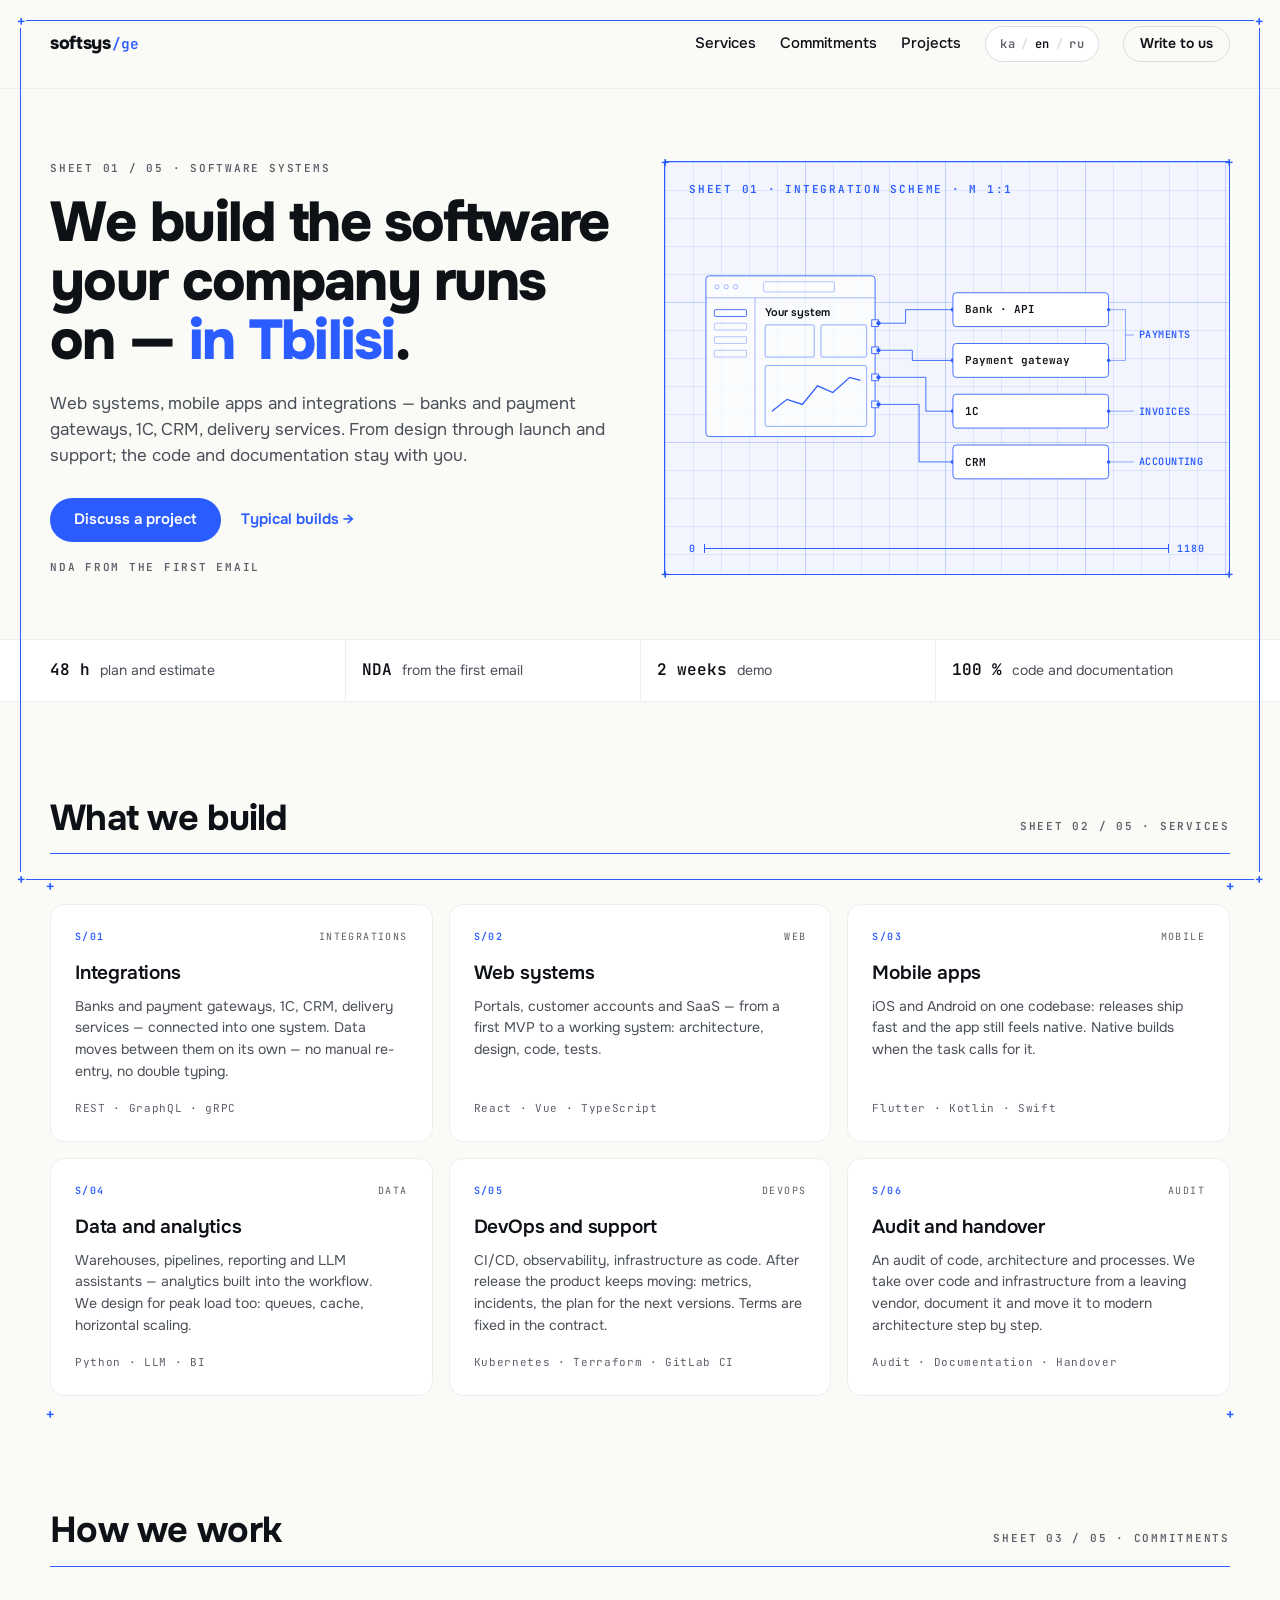
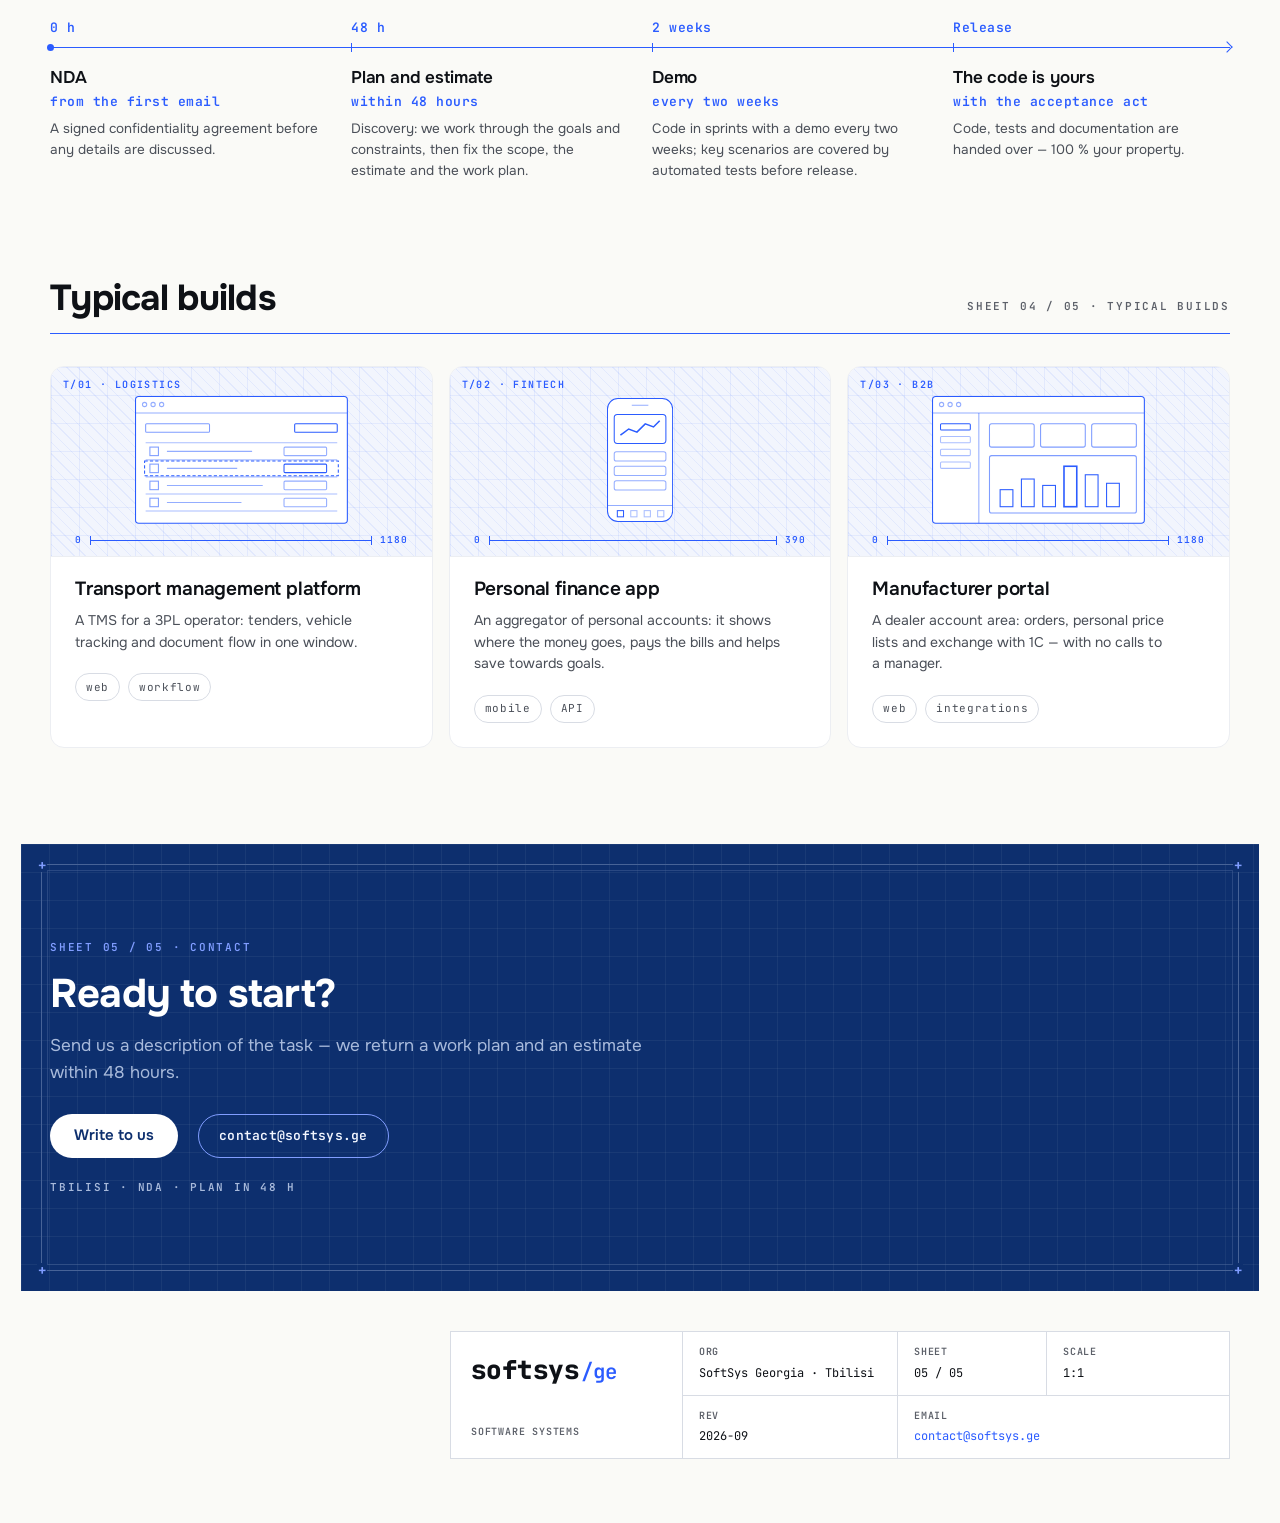
==== commit 90322fe9: "chore: rebuild from softsys-ge-landing 2026-09-18 (brand redesign, ka/en/ru)" ====
--- a/en/index.html
+++ b/en/index.html
@@ -6,32 +6,37 @@
 <link rel="icon" type="image/svg+xml" href="/favicon.svg">
 <!--seo:start-->
 <title>Software systems for business — SoftSys Georgia</title>
-<meta name="description" content="Building software systems from Georgia: web applications, mobile apps, integrations. 48-hour estimate, NDA by default, code ownership to client.">
+<meta name="description" content="Web systems, mobile apps and integrations for companies in Georgia. A work plan and estimate within 48 hours, NDA from the first email, code and documentation stay with you.">
 <meta name="robots" content="index,follow,max-image-preview:large">
-<link rel="canonical" href="https://softsys.ge/en/">
-<link rel="alternate" hreflang="ka" href="https://softsys.ge/">
-<link rel="alternate" hreflang="en" href="https://softsys.ge/en/">
-<link rel="alternate" hreflang="x-default" href="https://softsys.ge/">
-<meta name="theme-color" content="#1E40AF">
+<link rel="canonical" href="https://www.softsys.ge/en/">
+<link rel="alternate" hreflang="ka" href="https://www.softsys.ge/">
+<link rel="alternate" hreflang="en" href="https://www.softsys.ge/en/">
+<link rel="alternate" hreflang="ru" href="https://www.softsys.ge/ru/">
+<link rel="alternate" hreflang="x-default" href="https://www.softsys.ge/">
+<meta name="theme-color" content="#2B5CFF">
 <meta property="og:type" content="website">
 <meta property="og:site_name" content="SoftSys Georgia">
 <meta property="og:title" content="Software systems for business — SoftSys Georgia">
-<meta property="og:description" content="Building software systems from Georgia: web applications, mobile apps, integrations. 48-hour estimate, NDA by default, code ownership to client.">
-<meta property="og:url" content="https://softsys.ge/en/">
+<meta property="og:description" content="Web systems, mobile apps and integrations for companies in Georgia. A work plan and estimate within 48 hours, NDA from the first email, code and documentation stay with you.">
+<meta property="og:url" content="https://www.softsys.ge/en/">
 <meta property="og:locale" content="en_US">
-<meta property="og:image" content="https://softsys.ge/og-image.png">
+<meta property="og:locale:alternate" content="ka_GE">
+<meta property="og:locale:alternate" content="ru_RU">
+<meta property="og:image" content="https://www.softsys.ge/og-en.png">
 <meta property="og:image:width" content="1200">
 <meta property="og:image:height" content="630">
-<meta property="og:image:alt" content="SoftSys Georgia">
+<meta property="og:image:alt" content="The software your company runs on">
 <meta name="twitter:card" content="summary_large_image">
 <meta name="twitter:title" content="Software systems for business — SoftSys Georgia">
-<meta name="twitter:description" content="Building software systems from Georgia: web applications, mobile apps, integrations. 48-hour estimate, NDA by default, code ownership to client.">
-<meta name="twitter:image" content="https://softsys.ge/og-image.png">
-<script type="application/ld+json">{"@context":"https://schema.org","@graph":[{"@type":"Organization","@id":"https://softsys.ge/#organization","name":"SoftSys Georgia","url":"https://softsys.ge/","email":"contact@softsys.ge","address":{"@type":"PostalAddress","addressLocality":"Tbilisi","addressCountry":"GE"},"contactPoint":{"@type":"ContactPoint","email":"contact@softsys.ge","contactType":"customer service","availableLanguage":["ka","en"]}},{"@type":"WebSite","@id":"https://softsys.ge/#website","name":"SoftSys Georgia","url":"https://softsys.ge/","inLanguage":["ka","en"],"publisher":{"@id":"https://softsys.ge/#organization"}},{"@type":"WebPage","@id":"https://softsys.ge/en/","url":"https://softsys.ge/en/","name":"Software systems for business — SoftSys Georgia","description":"Building software systems from Georgia: web applications, mobile apps, integrations. 48-hour estimate, NDA by default, code ownership to client.","inLanguage":"en","isPartOf":{"@id":"https://softsys.ge/#website"},"about":{"@id":"https://softsys.ge/#organization"}}]}</script><!--seo:end-->
-  <script type="module" crossorigin src="/assets/index-C3zE0gNG.js"></script>
-  <link rel="stylesheet" crossorigin href="/assets/index-1navwL3A.css">
+<meta name="twitter:description" content="Web systems, mobile apps and integrations for companies in Georgia. A work plan and estimate within 48 hours, NDA from the first email, code and documentation stay with you.">
+<meta name="twitter:image" content="https://www.softsys.ge/og-en.png">
+<script type="application/ld+json">{"@context":"https://schema.org","@graph":[{"@type":"Organization","@id":"https://www.softsys.ge/#organization","name":"SoftSys Georgia","url":"https://www.softsys.ge/","email":"contact@softsys.ge","address":{"@type":"PostalAddress","addressLocality":"Tbilisi","addressCountry":"GE"},"contactPoint":{"@type":"ContactPoint","email":"contact@softsys.ge","contactType":"customer service","availableLanguage":["ka","en","ru"]}},{"@type":"WebSite","@id":"https://www.softsys.ge/#website","name":"SoftSys Georgia","url":"https://www.softsys.ge/","inLanguage":["ka","en","ru"],"publisher":{"@id":"https://www.softsys.ge/#organization"}},{"@type":"WebPage","@id":"https://www.softsys.ge/en/","url":"https://www.softsys.ge/en/","name":"Software systems for business — SoftSys Georgia","description":"Web systems, mobile apps and integrations for companies in Georgia. A work plan and estimate within 48 hours, NDA from the first email, code and documentation stay with you.","inLanguage":"en","isPartOf":{"@id":"https://www.softsys.ge/#website"},"about":{"@id":"https://www.softsys.ge/#organization"}}]}</script>
+<link rel="preload" as="font" type="font/woff2" crossorigin href="/assets/onest-latin-wght-normal-Dun_Rd-l.woff2">
+<link rel="preload" as="font" type="font/woff2" crossorigin href="/assets/jetbrains-mono-latin-wght-normal-B9CIFXIH.woff2"><!--seo:end-->
+  <script type="module" crossorigin src="/assets/index-wuBA-83l.js"></script>
+  <link rel="stylesheet" crossorigin href="/assets/index-CW2eooZP.css">
 </head>
 <body>
-<div id="app"><!--[--><a class="skip-link" href="#main">Skip to content</a><header class="site-header"><nav class="site-nav" aria-label="Primary navigation"><a class="brand" href="#top">softsys<span>/ge</span></a><button class="menu-toggle" type="button" aria-label="Menu" aria-expanded="false" aria-controls="primary-menu"><span></span><span></span></button><div id="primary-menu" class="nav-links"><a href="#services">Services</a><a href="#commitments">Commitments</a><a href="#cases">Cases</a><a class="nav-cta" href="mailto:contact@softsys.ge">Contact</a><div class="lang-switcher"><a href="/" class="">ka</a><a href="/en/" class="active">en</a></div></div></nav></header><main id="main"><section id="top" class="hero page-section"><div class="hero-intro"><h1>Software systems <em>for your business</em></h1><p>We build software systems from architecture to release: web applications, mobile apps, integrations with BOG/TBC/acquiring/1C. Code, tests, documentation — your property.</p><div class="actions"><a class="btn-primary" href="mailto:contact@softsys.ge">Discuss project</a><a class="btn-secondary" href="#cases">View projects</a></div><div class="hint">NDA before first details</div></div></section><div class="ticker-section"><div class="ticker"><span>48-hour estimate <b>·</b></span><span>NDA before first details <b>·</b></span><span>Demo every week <b>·</b></span><span>Code is yours <b>·</b></span><span>48-hour estimate <b>·</b></span><span>NDA before first details <b>·</b></span><span>Demo every week <b>·</b></span><span>Code is yours <b>·</b></span></div></div><section id="services" class="page-section"><div class="section-kicker">services</div><div class="section-heading"><h2>What we <em>build</em></h2></div><div class="responsive-grid"><div class="service-card"><div class="card-header"><span class="badge">web</span></div><h3>Web systems</h3><p>Portals, dashboards, SaaS, internal systems. Architecture, design, code, tests.</p><div class="stack">React · Vue · Django · Go</div></div><div class="service-card"><div class="card-header"><span class="badge">mobile</span></div><h3>Mobile applications</h3><p>iOS and Android apps: native or cross-platform — chosen for task and budget.</p><div class="stack">Flutter · Kotlin · Swift</div></div><div class="service-card"><div class="card-header"><span class="badge">integration</span></div><h3>Integrations</h3><p>Banks BOG/TBC, acquiring, 1C, CRM, payment gateways. Data flows automatically between systems.</p><div class="stack">REST · GraphQL · 1C · SOAP</div></div><div class="service-card"><div class="card-header"><span class="badge">scale</span></div><h3>High load</h3><p>Systems designed for peak load: queues, caching, horizontal scaling.</p><div class="stack">Kafka · Redis · PostgreSQL · Kubernetes</div></div><div class="service-card"><div class="card-header"><span class="badge">data</span></div><h3>Data and ML</h3><p>Data warehouses, reporting, forecasting models, LLM assistants for internal processes.</p><div class="stack">Python · ClickHouse · Airflow</div></div><div class="service-card"><div class="card-header"><span class="badge">support</span></div><h3>DevOps and support</h3><p>Monitoring, incidents, development after release. SLA contract.</p><div class="stack">Prometheus · Grafana · 24/7</div></div></div></section><section id="commitments" class="page-section"><div class="section-kicker">what we deliver</div><h2>Verifiable <em>commitments</em></h2><div class="commitments-timeline"><div class="commitment-item"><div class="commitment-label">48 hours</div><strong>Estimate</strong><p>Send project description — receive work plan, team composition and timeline. Free and under NDA.</p></div><div class="commitment-item"><div class="commitment-label">every week</div><strong>Weekly demo</strong><p>Working build every week. Progress visible in task tracker, access from day one.</p></div><div class="commitment-item"><div class="commitment-label">by contract</div><strong>Code is yours</strong><p>Every line of code, tests, documentation transferred by acceptance certificate. 100% ownership.</p></div><div class="commitment-item"><div class="commitment-label">from first email</div><strong>NDA by default</strong><p>Signed confidentiality agreement before project discussion.</p></div><div class="commitment-item"><div class="commitment-label">transparency</div><strong>Tech stack choice</strong><p>Every technical decision justified and documented.</p></div><div class="commitment-item"><div class="commitment-label">in Tbilisi</div><strong>Meet in person</strong><p>We can meet in Tbilisi and discuss your project face to face.</p></div></div></section><section id="cases" class="page-section"><div class="section-kicker">real projects</div><div class="section-heading"><h2>What we have <em>built</em></h2></div><div class="responsive-grid"><div class="case-card"><div class="case-preview"><div class="preview-mockup"><div class="mockup-dots"><i></i><i></i><i></i></div><div class="mockup-chart"><i></i><i></i><i></i><i></i><i></i></div></div><div class="case-badge">analytics</div></div><div class="case-content"><h3>Business analytics platform</h3><p>BI dashboards, data aggregation, real-time reporting for management team.</p><div class="case-meta"><div><span>⏱</span>6 months</div><div><span>👥</span>4 engineers</div></div></div></div><div class="case-card"><div class="case-preview"><div class="preview-phone"><div class="phone-notch"></div><div class="phone-content"><div class="phone-hero"></div><div class="phone-line"></div><div class="phone-line short"></div><div class="phone-line shorter"></div></div></div><div class="case-badge">fintech</div></div><div class="case-content"><h3>Personal finance tracker</h3><p>Mobile app: account aggregation, spending analytics, budget planning.</p><div class="case-meta"><div><span>⏱</span>4 months</div><div><span>👥</span>3 engineers</div></div></div></div><div class="case-card"><div class="case-preview"><div class="preview-list"><div class="list-item"><i></i><div></div><div class="status green"></div></div><div class="list-item"><i></i><div></div><div class="status green"></div></div><div class="list-item"><i></i><div></div><div class="status green"></div></div></div><div class="case-badge">logistics</div></div><div class="case-content"><h3>Transportation management</h3><p>Tenders, vehicle tracking, document workflow for 3PL operator.</p><div class="case-meta"><div><span>⏱</span>8 months</div><div><span>👥</span>5 engineers</div></div></div></div></div></section><section class="footer-hero"><div class="footer-hero-content"><div class="stats-grid"><div class="stat"><div class="stat-value">48h</div><div class="stat-label">to estimate</div></div><div class="stat"><div class="stat-value">100%</div><div class="stat-label">Client owns code</div></div><div class="stat"><div class="stat-value">Weekly</div><div class="stat-label">demo</div></div><div class="stat"><div class="stat-value">NDA</div><div class="stat-label">By default</div></div></div><div class="footer-divider"></div><div class="footer-cta-section"><div class="section-kicker">start a conversation</div><h2>Ready to <em>start?</em></h2><p>Share your project brief and we will respond with work plan, team composition and timeline estimate within 48 hours.</p><div class="actions"><a class="btn-primary" href="mailto:contact@softsys.ge">Discuss project</a><a class="btn-secondary-light" href="mailto:contact@softsys.ge">contact@softsys.ge</a></div><div class="hint-light">All communication under NDA</div></div></div></section></main><footer class="site-footer"><div class="footer-content"><div class="brand"> softsys<span>/ge</span></div><div class="footer-links"><!--[--><a href="mailto:contact@softsys.ge">Contact</a><!--]--><span>Tbilisi, Georgia</span></div><div class="footer-copy">© 2026 SoftSys Georgia</div></div></footer><!--]--></div>
+<div id="app"><div class="sheet"><a class="skip-link" href="#main">Skip to content</a><div class="sheet-frame" aria-hidden="true"><i class="mark tl">+</i><i class="mark tr">+</i><i class="mark bl">+</i><i class="mark br">+</i></div><header class="site-header"><nav class="site-nav container" aria-label="Main navigation"><a class="wordmark" href="#top">softsys<span>/ge</span></a><button class="menu-toggle" type="button" aria-label="Menu" aria-expanded="false" aria-controls="primary-menu"><svg width="24" height="24" viewBox="0 0 24 24" fill="none" stroke="currentColor" stroke-width="1.5" aria-hidden="true"><path d="M3 7h18M3 12h18M3 17h18"></path></svg></button><div id="primary-menu" class="nav-links"><!--[--><a href="#services">Services</a><a href="#commitments">Commitments</a><a href="#builds">Projects</a><!--]--><div class="lang-switch" aria-label="Language"><!--[--><!--[--><!----><a href="/" class="" lang="ka" title="ქართული">ka</a><!--]--><!--[--><span class="lang-sep" aria-hidden="true">/</span><a href="/en/" class="active" aria-current="page" lang="en" title="English">en</a><!--]--><!--[--><span class="lang-sep" aria-hidden="true">/</span><a href="/ru/" class="" lang="ru" title="Русский">ru</a><!--]--><!--]--></div><a class="btn btn-secondary nav-cta" href="mailto:contact@softsys.ge">Write to us</a></div></nav></header><main id="main"><section id="top" class="hero container"><div class="hero-text"><div class="label">SHEET 01 / 05 · SOFTWARE SYSTEMS</div><h1>We build the software your company runs on — <em>in Tbilisi</em>.</h1><p class="sub">Web systems, mobile apps and integrations — banks and payment gateways, 1C, CRM, delivery services. From design through launch and support; the code and documentation stay with you.</p><div class="actions"><a class="btn btn-primary" href="mailto:contact@softsys.ge">Discuss a project</a><a class="text-link" href="#builds">Typical builds →</a></div><div class="label note">NDA FROM THE FIRST EMAIL</div></div><figure class="scheme" role="img" aria-label="Integration scheme: your system connected to a bank API, a payment gateway, 1C and a CRM"><div class="corner-marks" aria-hidden="true"><i>+</i><i>+</i><i>+</i><i>+</i></div><div class="label scheme-label"><span class="desktop-only">SHEET 01 · INTEGRATION SCHEME · M 1:1</span><span class="mobile-only">SHEET 01 · SCHEME · M 1:1</span></div><svg class="scheme-svg desktop-only" viewBox="0 0 610 300" fill="none" aria-hidden="true"><rect class="draw" x="20" y="40" width="200" height="190" rx="4" fill="#FFFFFF" fill-opacity=".7" stroke="#2B5CFF" stroke-dasharray="782" stroke-dashoffset="782" style="animation-delay:.1s;animation-duration:1.1s;"></rect><path d="M20 66 H220" stroke="#2B5CFF" stroke-opacity=".5"></path><circle cx="33" cy="53" r="2.5" stroke="#2B5CFF" stroke-opacity=".5"></circle><circle cx="44" cy="53" r="2.5" stroke="#2B5CFF" stroke-opacity=".5"></circle><circle cx="55" cy="53" r="2.5" stroke="#2B5CFF" stroke-opacity=".5"></circle><rect x="88" y="47" width="84" height="12" rx="2" stroke="#2B5CFF" stroke-opacity=".4"></rect><path d="M78 66 V230" stroke="#2B5CFF" stroke-opacity=".5"></path><rect x="30" y="80" width="38" height="8" rx="1" stroke="#2B5CFF"></rect><rect x="30" y="96" width="38" height="8" rx="1" stroke="#2B5CFF" stroke-opacity=".4"></rect><rect x="30" y="112" width="38" height="8" rx="1" stroke="#2B5CFF" stroke-opacity=".4"></rect><rect x="30" y="128" width="38" height="8" rx="1" stroke="#2B5CFF" stroke-opacity=".4"></rect><text class="sys" x="90" y="88">Your system</text><rect x="90" y="98" width="58" height="38" rx="2" stroke="#2B5CFF" stroke-opacity=".6"></rect><rect x="156" y="98" width="54" height="38" rx="2" stroke="#2B5CFF" stroke-opacity=".6"></rect><rect x="90" y="146" width="120" height="72" rx="2" stroke="#2B5CFF" stroke-opacity=".6"></rect><path class="draw" d="M98 200 L116 186 L134 192 L152 170 L170 178 L190 160 L204 164" stroke="#2B5CFF" stroke-width="1.5" stroke-dasharray="130" stroke-dashoffset="130" style="animation-delay:.9s;"></path><rect x="216" y="92" width="8" height="8" fill="#F2F5FD" stroke="#2B5CFF"></rect><rect x="216" y="124" width="8" height="8" fill="#F2F5FD" stroke="#2B5CFF"></rect><rect x="216" y="156" width="8" height="8" fill="#F2F5FD" stroke="#2B5CFF"></rect><rect x="216" y="188" width="8" height="8" fill="#F2F5FD" stroke="#2B5CFF"></rect><path class="draw" d="M224 96 H256 V80 H312" stroke="#2B5CFF" stroke-dasharray="106" stroke-dashoffset="106" style="animation-delay:1s;"></path><path class="draw" d="M224 128 H264 V140 H312" stroke="#2B5CFF" stroke-dasharray="102" stroke-dashoffset="102" style="animation-delay:1.15s;"></path><path class="draw" d="M224 160 H280 V200 H312" stroke="#2B5CFF" stroke-dasharray="130" stroke-dashoffset="130" style="animation-delay:1.3s;"></path><path class="draw" d="M224 192 H272 V260 H312" stroke="#2B5CFF" stroke-dasharray="158" stroke-dashoffset="158" style="animation-delay:1.45s;"></path><g fill="#2B5CFF"><circle cx="224" cy="96" r="2.5"></circle><circle cx="224" cy="128" r="2.5"></circle><circle cx="224" cy="160" r="2.5"></circle><circle cx="224" cy="192" r="2.5"></circle><circle cx="312" cy="80" r="2.5"></circle><circle cx="312" cy="140" r="2.5"></circle><circle cx="312" cy="200" r="2.5"></circle><circle cx="312" cy="260" r="2.5"></circle></g><rect class="draw" x="312" y="60" width="184" height="40" rx="4" fill="#FFFFFF" stroke="#2B5CFF" stroke-dasharray="450" stroke-dashoffset="450" style="animation-delay:1.3s;"></rect><rect class="draw" x="312" y="120" width="184" height="40" rx="4" fill="#FFFFFF" stroke="#2B5CFF" stroke-dasharray="450" stroke-dashoffset="450" style="animation-delay:1.45s;"></rect><rect class="draw" x="312" y="180" width="184" height="40" rx="4" fill="#FFFFFF" stroke="#2B5CFF" stroke-dasharray="450" stroke-dashoffset="450" style="animation-delay:1.6s;"></rect><rect class="draw" x="312" y="240" width="184" height="40" rx="4" fill="#FFFFFF" stroke="#2B5CFF" stroke-dasharray="450" stroke-dashoffset="450" style="animation-delay:1.75s;"></rect><g class="node"><text x="326" y="84.5">Bank · API</text><text x="326" y="144.5">Payment gateway</text><text x="326" y="204.5">1C</text><text x="326" y="264.5">CRM</text></g><g class="fade" stroke="#2B5CFF" stroke-opacity=".6" style="animation-delay:2.1s;"><path d="M496 80 H516 V140 H496 M516 110 H526"></path><path d="M496 200 H526"></path><path d="M496 260 H526"></path><g fill="#2B5CFF" stroke="none"><circle cx="496" cy="80" r="2"></circle><circle cx="496" cy="140" r="2"></circle><circle cx="496" cy="200" r="2"></circle><circle cx="496" cy="260" r="2"></circle></g></g><g class="fade callout" style="animation-delay:2.2s;"><text x="532" y="114">PAYMENTS</text><text x="532" y="204">INVOICES</text><text x="532" y="264">ACCOUNTING</text></g></svg><svg class="scheme-svg mobile-only" viewBox="0 0 330 420" fill="none" aria-hidden="true"><rect class="draw" x="10" y="10" width="310" height="150" rx="4" fill="#FFFFFF" fill-opacity=".7" stroke="#2B5CFF" stroke-dasharray="922" stroke-dashoffset="922" style="animation-delay:.1s;animation-duration:1.1s;"></rect><path d="M10 34 H320" stroke="#2B5CFF" stroke-opacity=".5"></path><circle cx="22" cy="22" r="2" stroke="#2B5CFF" stroke-opacity=".5"></circle><circle cx="31" cy="22" r="2" stroke="#2B5CFF" stroke-opacity=".5"></circle><circle cx="40" cy="22" r="2" stroke="#2B5CFF" stroke-opacity=".5"></circle><rect x="110" y="16" width="110" height="11" rx="2" stroke="#2B5CFF" stroke-opacity=".4"></rect><path d="M76 34 V160" stroke="#2B5CFF" stroke-opacity=".5"></path><rect x="18" y="46" width="48" height="7" rx="1" stroke="#2B5CFF"></rect><rect x="18" y="60" width="48" height="7" rx="1" stroke="#2B5CFF" stroke-opacity=".4"></rect><rect x="18" y="74" width="48" height="7" rx="1" stroke="#2B5CFF" stroke-opacity=".4"></rect><rect x="18" y="88" width="48" height="7" rx="1" stroke="#2B5CFF" stroke-opacity=".4"></rect><text class="sys" x="88" y="52">Your system</text><rect x="88" y="60" width="104" height="30" rx="2" stroke="#2B5CFF" stroke-opacity=".6"></rect><rect x="200" y="60" width="108" height="30" rx="2" stroke="#2B5CFF" stroke-opacity=".6"></rect><rect x="88" y="98" width="220" height="52" rx="2" stroke="#2B5CFF" stroke-opacity=".6"></rect><path class="draw" d="M96 140 L128 128 L160 134 L192 116 L224 122 L256 106 L300 110" stroke="#2B5CFF" stroke-width="1.5" stroke-dasharray="220" stroke-dashoffset="220" style="animation-delay:.9s;"></path><rect x="161" y="156" width="8" height="8" fill="#F2F5FD" stroke="#2B5CFF"></rect><path class="draw" d="M165 164 V180 H24 V388" stroke="#2B5CFF" stroke-dasharray="368" stroke-dashoffset="368" style="animation-delay:1s;animation-duration:1s;"></path><g stroke="#2B5CFF"><path d="M24 220 H40"></path><path d="M24 276 H40"></path><path d="M24 332 H40"></path><path d="M24 388 H40"></path></g><g fill="#2B5CFF"><circle cx="165" cy="164" r="2.5"></circle><circle cx="40" cy="220" r="2.5"></circle><circle cx="40" cy="276" r="2.5"></circle><circle cx="40" cy="332" r="2.5"></circle><circle cx="40" cy="388" r="2.5"></circle></g><rect class="draw" x="40" y="200" width="250" height="40" rx="4" fill="#FFFFFF" stroke="#2B5CFF" stroke-dasharray="582" stroke-dashoffset="582" style="animation-delay:1.3s;"></rect><rect class="draw" x="40" y="256" width="250" height="40" rx="4" fill="#FFFFFF" stroke="#2B5CFF" stroke-dasharray="582" stroke-dashoffset="582" style="animation-delay:1.45s;"></rect><rect class="draw" x="40" y="312" width="250" height="40" rx="4" fill="#FFFFFF" stroke="#2B5CFF" stroke-dasharray="582" stroke-dashoffset="582" style="animation-delay:1.6s;"></rect><rect class="draw" x="40" y="368" width="250" height="40" rx="4" fill="#FFFFFF" stroke="#2B5CFF" stroke-dasharray="582" stroke-dashoffset="582" style="animation-delay:1.75s;"></rect><g class="node"><text x="54" y="224.5">Bank · API</text><text x="54" y="280.5">Payment gateway</text><text x="54" y="336.5">1C</text><text x="54" y="392.5">CRM</text></g></svg><div class="dim" aria-hidden="true"><span>0</span><i></i><span class="desktop-only">1180</span><span class="mobile-only">390</span></div></figure></section><section class="strip" aria-label="SoftSys"><div class="container strip-grid"><!--[--><div class="strip-item"><b>48 h</b><span>plan and estimate</span></div><div class="strip-item"><b>NDA</b><span>from the first email</span></div><div class="strip-item"><b>2 weeks</b><span>demo</span></div><div class="strip-item"><b>100 %</b><span>code and documentation</span></div><!--]--></div></section><section id="services" class="section container"><div class="section-head"><h2>What we build</h2><div class="label">SHEET 02 / 05 · SERVICES</div></div><div class="cropped"><div class="corner-marks" aria-hidden="true"><i>+</i><i>+</i><i>+</i><i>+</i></div><div class="cards"><!--[--><article class="card"><div class="card-head"><span class="code">S/01</span><span class="cat">INTEGRATIONS</span></div><h3>Integrations</h3><p>Banks and payment gateways, 1C, CRM, delivery services — connected into one system. Data moves between them on its own — no manual re-entry, no double typing.</p><div class="tech">REST · GraphQL · gRPC</div></article><article class="card"><div class="card-head"><span class="code">S/02</span><span class="cat">WEB</span></div><h3>Web systems</h3><p>Portals, customer accounts and SaaS — from a first MVP to a working system: architecture, design, code, tests.</p><div class="tech">React · Vue · TypeScript</div></article><article class="card"><div class="card-head"><span class="code">S/03</span><span class="cat">MOBILE</span></div><h3>Mobile apps</h3><p>iOS and Android on one codebase: releases ship fast and the app still feels native. Native builds when the task calls for it.</p><div class="tech">Flutter · Kotlin · Swift</div></article><article class="card"><div class="card-head"><span class="code">S/04</span><span class="cat">DATA</span></div><h3>Data and analytics</h3><p>Warehouses, pipelines, reporting and LLM assistants — analytics built into the workflow. We design for peak load too: queues, cache, horizontal scaling.</p><div class="tech">Python · LLM · BI</div></article><article class="card"><div class="card-head"><span class="code">S/05</span><span class="cat">DEVOPS</span></div><h3>DevOps and support</h3><p>CI/CD, observability, infrastructure as code. After release the product keeps moving: metrics, incidents, the plan for the next versions. Terms are fixed in the contract.</p><div class="tech">Kubernetes · Terraform · GitLab CI</div></article><article class="card"><div class="card-head"><span class="code">S/06</span><span class="cat">AUDIT</span></div><h3>Audit and handover</h3><p>An audit of code, architecture and processes. We take over code and infrastructure from a leaving vendor, document it and move it to modern architecture step by step.</p><div class="tech">Audit · Documentation · Handover</div></article><!--]--></div></div></section><section id="commitments" class="section container"><div class="section-head"><h2>How we work</h2><div class="label">SHEET 03 / 05 · COMMITMENTS</div></div><ol class="chain"><!--[--><li class="point"><div class="tick" aria-hidden="true"><b>0 h</b></div><h3>NDA</h3><div class="q">from the first email</div><p>A signed confidentiality agreement before any details are discussed.</p></li><li class="point"><div class="tick" aria-hidden="true"><b>48 h</b></div><h3>Plan and estimate</h3><div class="q">within 48 hours</div><p>Discovery: we work through the goals and constraints, then fix the scope, the estimate and the work plan.</p></li><li class="point"><div class="tick" aria-hidden="true"><b>2 weeks</b></div><h3>Demo</h3><div class="q">every two weeks</div><p>Code in sprints with a demo every two weeks; key scenarios are covered by automated tests before release.</p></li><li class="last point"><div class="tick" aria-hidden="true"><b>Release</b></div><h3>The code is yours</h3><div class="q">with the acceptance act</div><p>Code, tests and documentation are handed over — 100 % your property.</p></li><!--]--></ol></section><section id="builds" class="section container"><div class="section-head"><h2>Typical builds</h2><div class="label">SHEET 04 / 05 · TYPICAL BUILDS</div></div><div class="builds"><!--[--><article class="build"><div class="preview" aria-hidden="true"><span class="code">T/01 · LOGISTICS</span><svg class="wire wide" viewBox="0 0 200 120" fill="none" stroke="#2B5CFF"><rect x=".5" y=".5" width="199" height="119" rx="3" fill="#FFFFFF"></rect><path d="M.5 16 H199.5" stroke-opacity=".5"></path><circle cx="9" cy="8" r="2" stroke-opacity=".5"></circle><circle cx="17" cy="8" r="2" stroke-opacity=".5"></circle><circle cx="25" cy="8" r="2" stroke-opacity=".5"></circle><rect x="10" y="26" width="60" height="8" rx="1" stroke-opacity=".6"></rect><rect x="150" y="26" width="40" height="8" rx="1"></rect><path d="M10 44 H190 M10 60 H190 M10 76 H190 M10 92 H190 M10 108 H190" stroke-opacity=".4"></path><rect x="14" y="48" width="8" height="8" stroke-opacity=".6"></rect><rect x="14" y="64" width="8" height="8" stroke-opacity=".6"></rect><rect x="14" y="80" width="8" height="8" stroke-opacity=".6"></rect><rect x="14" y="96" width="8" height="8" stroke-opacity=".6"></rect><path d="M30 52 H110 M30 68 H96 M30 84 H120 M30 100 H100" stroke-opacity=".5"></path><rect x="140" y="48" width="40" height="8" rx="1" stroke-opacity=".5"></rect><rect x="140" y="80" width="40" height="8" rx="1" stroke-opacity=".5"></rect><rect x="9" y="61" width="182" height="14" stroke-dasharray="3 2"></rect><rect x="140" y="64" width="40" height="8" rx="1"></rect><rect x="140" y="96" width="40" height="8" rx="1" stroke-opacity=".5"></rect></svg><div class="dim small"><span>0</span><i></i><span>1180</span></div></div><div class="build-body"><h3>Transport management platform</h3><p>A TMS for a 3PL operator: tenders, vehicle tracking and document flow in one window.</p><div class="chips"><!--[--><span class="chip">web</span><span class="chip">workflow</span><!--]--></div></div></article><article class="build"><div class="preview" aria-hidden="true"><span class="code">T/02 · FINTECH</span><svg class="wire tall" viewBox="0 0 64 120" fill="none" stroke="#2B5CFF"><rect x=".5" y=".5" width="63" height="119" rx="10" fill="#FFFFFF"></rect><path d="M24 7 H40" stroke-opacity=".5"></path><rect x="7" y="16" width="50" height="28" rx="3"></rect><path d="M13 36 L21 30 L29 33 L37 25 L45 28 L51 22" stroke-width="1.5"></path><rect x="7" y="52" width="50" height="9" rx="2" stroke-opacity=".5"></rect><rect x="7" y="66" width="50" height="9" rx="2" stroke-opacity=".5"></rect><rect x="7" y="80" width="50" height="9" rx="2" stroke-opacity=".5"></rect><path d="M.5 104 H63.5" stroke-opacity=".5"></path><rect x="10" y="109" width="6" height="6"></rect><rect x="23" y="109" width="6" height="6" stroke-opacity=".4"></rect><rect x="36" y="109" width="6" height="6" stroke-opacity=".4"></rect><rect x="49" y="109" width="6" height="6" stroke-opacity=".4"></rect></svg><div class="dim small"><span>0</span><i></i><span>390</span></div></div><div class="build-body"><h3>Personal finance app</h3><p>An aggregator of personal accounts: it shows where the money goes, pays the bills and helps save towards goals.</p><div class="chips"><!--[--><span class="chip">mobile</span><span class="chip">API</span><!--]--></div></div></article><article class="build"><div class="preview" aria-hidden="true"><span class="code">T/03 · B2B</span><svg class="wire wide" viewBox="0 0 200 120" fill="none" stroke="#2B5CFF"><rect x=".5" y=".5" width="199" height="119" rx="3" fill="#FFFFFF"></rect><path d="M.5 16 H199.5" stroke-opacity=".5"></path><circle cx="9" cy="8" r="2" stroke-opacity=".5"></circle><circle cx="17" cy="8" r="2" stroke-opacity=".5"></circle><circle cx="25" cy="8" r="2" stroke-opacity=".5"></circle><path d="M44 16 V119.5" stroke-opacity=".5"></path><rect x="8" y="26" width="28" height="6" rx="1"></rect><rect x="8" y="38" width="28" height="6" rx="1" stroke-opacity=".4"></rect><rect x="8" y="50" width="28" height="6" rx="1" stroke-opacity=".4"></rect><rect x="8" y="62" width="28" height="6" rx="1" stroke-opacity=".4"></rect><rect x="54" y="26" width="42" height="22" rx="2" stroke-opacity=".6"></rect><rect x="102" y="26" width="42" height="22" rx="2" stroke-opacity=".6"></rect><rect x="150" y="26" width="42" height="22" rx="2" stroke-opacity=".6"></rect><rect x="54" y="56" width="138" height="54" rx="2" stroke-opacity=".6"></rect><rect x="64" y="88" width="12" height="16"></rect><rect x="84" y="78" width="12" height="26"></rect><rect x="104" y="84" width="12" height="20"></rect><rect x="124" y="66" width="12" height="38" stroke-width="1.5"></rect><rect x="144" y="74" width="12" height="30"></rect><rect x="164" y="82" width="12" height="22"></rect></svg><div class="dim small"><span>0</span><i></i><span>1180</span></div></div><div class="build-body"><h3>Manufacturer portal</h3><p>A dealer account area: orders, personal price lists and exchange with 1C — with no calls to a manager.</p><div class="chips"><!--[--><span class="chip">web</span><span class="chip">integrations</span><!--]--></div></div></article><!--]--></div></section><section id="contact" class="contact"><div class="bp-grid" aria-hidden="true"></div><div class="bp-frame" aria-hidden="true"><i class="mark tl">+</i><i class="mark tr">+</i><i class="mark bl">+</i><i class="mark br">+</i></div><div class="bp-frame inner" aria-hidden="true"></div><div class="container contact-body"><div class="label">SHEET 05 / 05 · CONTACT</div><h2>Ready to start?</h2><p>Send us a description of the task — we return a work plan and an estimate within 48 hours.</p><div class="actions"><a class="btn btn-white" href="mailto:contact@softsys.ge">Write to us</a><a class="btn btn-outline mono" href="mailto:contact@softsys.ge">contact@softsys.ge</a></div><div class="label facts">TBILISI · NDA · PLAN IN 48 H</div></div></section></main><footer class="stamp-wrap container"><div class="stamp"><div class="stamp-main"><div class="wordmark large"> softsys<span>/ge</span></div><div class="stamp-tag">SOFTWARE SYSTEMS</div></div><div class="stamp-cell org"><small>ORG</small><span>SoftSys Georgia · Tbilisi</span></div><div class="stamp-cell"><small>SHEET</small><span>05 / 05</span></div><div class="stamp-cell"><small>SCALE</small><span>1:1</span></div><div class="stamp-cell"><small>REV</small><span>2026-09</span></div><div class="stamp-cell wide"><small>EMAIL</small><a href="mailto:contact@softsys.ge">contact@softsys.ge</a></div></div></footer></div></div>
 </body>
 </html>
--- a/assets/index-CW2eooZP.css
+++ b/assets/index-CW2eooZP.css
@@ -0,0 +1 @@
+@font-face{font-family:Onest Variable;font-style:normal;font-display:swap;font-weight:100 900;src:url(/assets/onest-cyrillic-ext-wght-normal-DOFToQv1.woff2)format("woff2-variations");unicode-range:U+460-52F,U+1C80-1C8A,U+20B4,U+2DE0-2DFF,U+A640-A69F,U+FE2E-FE2F}@font-face{font-family:Onest Variable;font-style:normal;font-display:swap;font-weight:100 900;src:url(/assets/onest-cyrillic-wght-normal-DayYxulF.woff2)format("woff2-variations");unicode-range:U+301,U+400-45F,U+490-491,U+4B0-4B1,U+2116}@font-face{font-family:Onest Variable;font-style:normal;font-display:swap;font-weight:100 900;src:url(/assets/onest-math-wght-normal-Bl4ZGkZl.woff2)format("woff2-variations");unicode-range:U+302-303,U+305,U+307-308,U+310,U+312,U+315,U+31A,U+326-327,U+32C,U+32F-330,U+332-333,U+338,U+33A,U+346,U+34D,U+391-3A1,U+3A3-3A9,U+3B1-3C9,U+3D1,U+3D5-3D6,U+3F0-3F1,U+3F4-3F5,U+2016-2017,U+2034-2038,U+203C,U+2040,U+2043,U+2047,U+2050,U+2057,U+205F,U+2070-2071,U+2074-208E,U+2090-209C,U+20D0-20DC,U+20E1,U+20E5-20EF,U+2100-2112,U+2114-2115,U+2117-2121,U+2123-214F,U+2190,U+2192,U+2194-21AE,U+21B0-21E5,U+21F1-21F2,U+21F4-2211,U+2213-2214,U+2216-22FF,U+2308-230B,U+2310,U+2319,U+231C-2321,U+2336-237A,U+237C,U+2395,U+239B-23B7,U+23D0,U+23DC-23E1,U+2474-2475,U+25AF,U+25B3,U+25B7,U+25BD,U+25C1,U+25CA,U+25CC,U+25FB,U+266D-266F,U+27C0-27FF,U+2900-2AFF,U+2B0E-2B11,U+2B30-2B4C,U+2BFE,U+3030,U+FF5B,U+FF5D,U+1D400-1D7FF,U+1EE??}@font-face{font-family:Onest Variable;font-style:normal;font-display:swap;font-weight:100 900;src:url(/assets/onest-symbols-wght-normal-DxQzqQfC.woff2)format("woff2-variations");unicode-range:U+1-C,U+E-1F,U+7F-9F,U+20DD-20E0,U+20E2-20E4,U+2150-218F,U+2190,U+2192,U+2194-2199,U+21AF,U+21E6-21F0,U+21F3,U+2218-2219,U+2299,U+22C4-22C6,U+2300-243F,U+2440-244A,U+2460-24FF,U+25A0-27BF,U+28??,U+2921-2922,U+2981,U+29BF,U+29EB,U+2B??,U+4DC0-4DFF,U+FFF9-FFFB,U+10140-1018E,U+10190-1019C,U+101A0,U+101D0-101FD,U+102E0-102FB,U+10E60-10E7E,U+1D2C0-1D2D3,U+1D2E0-1D37F,U+1F0??,U+1F100-1F1AD,U+1F1E6-1F1FF,U+1F30D-1F30F,U+1F315,U+1F31C,U+1F31E,U+1F320-1F32C,U+1F336,U+1F378,U+1F37D,U+1F382,U+1F393-1F39F,U+1F3A7-1F3A8,U+1F3AC-1F3AF,U+1F3C2,U+1F3C4-1F3C6,U+1F3CA-1F3CE,U+1F3D4-1F3E0,U+1F3ED,U+1F3F1-1F3F3,U+1F3F5-1F3F7,U+1F408,U+1F415,U+1F41F,U+1F426,U+1F43F,U+1F441-1F442,U+1F444,U+1F446-1F449,U+1F44C-1F44E,U+1F453,U+1F46A,U+1F47D,U+1F4A3,U+1F4B0,U+1F4B3,U+1F4B9,U+1F4BB,U+1F4BF,U+1F4C8-1F4CB,U+1F4D6,U+1F4DA,U+1F4DF,U+1F4E3-1F4E6,U+1F4EA-1F4ED,U+1F4F7,U+1F4F9-1F4FB,U+1F4FD-1F4FE,U+1F503,U+1F507-1F50B,U+1F50D,U+1F512-1F513,U+1F53E-1F54A,U+1F54F-1F5FA,U+1F610,U+1F650-1F67F,U+1F687,U+1F68D,U+1F691,U+1F694,U+1F698,U+1F6AD,U+1F6B2,U+1F6B9-1F6BA,U+1F6BC,U+1F6C6-1F6CF,U+1F6D3-1F6D7,U+1F6E0-1F6EA,U+1F6F0-1F6F3,U+1F6F7-1F6FC,U+1F7??,U+1F800-1F80B,U+1F810-1F847,U+1F850-1F859,U+1F860-1F887,U+1F890-1F8AD,U+1F8B0-1F8BB,U+1F8C0-1F8C1,U+1F900-1F90B,U+1F93B,U+1F946,U+1F984,U+1F996,U+1F9E9,U+1FA00-1FA6F,U+1FA70-1FA7C,U+1FA80-1FA89,U+1FA8F-1FAC6,U+1FACE-1FADC,U+1FADF-1FAE9,U+1FAF0-1FAF8,U+1FB??}@font-face{font-family:Onest Variable;font-style:normal;font-display:swap;font-weight:100 900;src:url(/assets/onest-vietnamese-wght-normal-BBxOatbv.woff2)format("woff2-variations");unicode-range:U+102-103,U+110-111,U+128-129,U+168-169,U+1A0-1A1,U+1AF-1B0,U+300-301,U+303-304,U+308-309,U+323,U+329,U+1EA0-1EF9,U+20AB}@font-face{font-family:Onest Variable;font-style:normal;font-display:swap;font-weight:100 900;src:url(/assets/onest-latin-ext-wght-normal-QAhDxQuo.woff2)format("woff2-variations");unicode-range:U+100-2BA,U+2BD-2C5,U+2C7-2CC,U+2CE-2D7,U+2DD-2FF,U+304,U+308,U+329,U+1D00-1DBF,U+1E00-1E9F,U+1EF2-1EFF,U+2020,U+20A0-20AB,U+20AD-20C0,U+2113,U+2C60-2C7F,U+A720-A7FF}@font-face{font-family:Onest Variable;font-style:normal;font-display:swap;font-weight:100 900;src:url(/assets/onest-latin-wght-normal-Dun_Rd-l.woff2)format("woff2-variations");unicode-range:U+??,U+131,U+152-153,U+2BB-2BC,U+2C6,U+2DA,U+2DC,U+304,U+308,U+329,U+2000-206F,U+20AC,U+2122,U+2191,U+2193,U+2212,U+2215,U+FEFF,U+FFFD}@font-face{font-family:Noto Sans Georgian Variable;font-style:normal;font-display:swap;font-weight:100 900;src:url([data-uri])format("woff2-variations");unicode-range:U+460-52F,U+1C80-1C8A,U+20B4,U+2DE0-2DFF,U+A640-A69F,U+FE2E-FE2F}@font-face{font-family:Noto Sans Georgian Variable;font-style:normal;font-display:swap;font-weight:100 900;src:url(/assets/noto-sans-georgian-georgian-wght-normal-DxXCh91f.woff2)format("woff2-variations");unicode-range:U+589,U+10A0-10FF,U+1C90-1CBA,U+1CBD-1CBF,U+205A,U+2D00-2D2F,U+2E31}@font-face{font-family:Noto Sans Georgian Variable;font-style:normal;font-display:swap;font-weight:100 900;src:url([data-uri])format("woff2-variations");unicode-range:U+1F??}@font-face{font-family:Noto Sans Georgian Variable;font-style:normal;font-display:swap;font-weight:100 900;src:url(/assets/noto-sans-georgian-math-wght-normal-D6IO91_E.woff2)format("woff2-variations");unicode-range:U+302-303,U+305,U+307-308,U+310,U+312,U+315,U+31A,U+326-327,U+32C,U+32F-330,U+332-333,U+338,U+33A,U+346,U+34D,U+391-3A1,U+3A3-3A9,U+3B1-3C9,U+3D1,U+3D5-3D6,U+3F0-3F1,U+3F4-3F5,U+2016-2017,U+2034-2038,U+203C,U+2040,U+2043,U+2047,U+2050,U+2057,U+205F,U+2070-2071,U+2074-208E,U+2090-209C,U+20D0-20DC,U+20E1,U+20E5-20EF,U+2100-2112,U+2114-2115,U+2117-2121,U+2123-214F,U+2190,U+2192,U+2194-21AE,U+21B0-21E5,U+21F1-21F2,U+21F4-2211,U+2213-2214,U+2216-22FF,U+2308-230B,U+2310,U+2319,U+231C-2321,U+2336-237A,U+237C,U+2395,U+239B-23B7,U+23D0,U+23DC-23E1,U+2474-2475,U+25AF,U+25B3,U+25B7,U+25BD,U+25C1,U+25CA,U+25CC,U+25FB,U+266D-266F,U+27C0-27FF,U+2900-2AFF,U+2B0E-2B11,U+2B30-2B4C,U+2BFE,U+3030,U+FF5B,U+FF5D,U+1D400-1D7FF,U+1EE??}@font-face{font-family:Noto Sans Georgian Variable;font-style:normal;font-display:swap;font-weight:100 900;src:url(/assets/noto-sans-georgian-symbols-wght-normal-ByFN5DTA.woff2)format("woff2-variations");unicode-range:U+1-C,U+E-1F,U+7F-9F,U+20DD-20E0,U+20E2-20E4,U+2150-218F,U+2190,U+2192,U+2194-2199,U+21AF,U+21E6-21F0,U+21F3,U+2218-2219,U+2299,U+22C4-22C6,U+2300-243F,U+2440-244A,U+2460-24FF,U+25A0-27BF,U+28??,U+2921-2922,U+2981,U+29BF,U+29EB,U+2B??,U+4DC0-4DFF,U+FFF9-FFFB,U+10140-1018E,U+10190-1019C,U+101A0,U+101D0-101FD,U+102E0-102FB,U+10E60-10E7E,U+1D2C0-1D2D3,U+1D2E0-1D37F,U+1F0??,U+1F100-1F1AD,U+1F1E6-1F1FF,U+1F30D-1F30F,U+1F315,U+1F31C,U+1F31E,U+1F320-1F32C,U+1F336,U+1F378,U+1F37D,U+1F382,U+1F393-1F39F,U+1F3A7-1F3A8,U+1F3AC-1F3AF,U+1F3C2,U+1F3C4-1F3C6,U+1F3CA-1F3CE,U+1F3D4-1F3E0,U+1F3ED,U+1F3F1-1F3F3,U+1F3F5-1F3F7,U+1F408,U+1F415,U+1F41F,U+1F426,U+1F43F,U+1F441-1F442,U+1F444,U+1F446-1F449,U+1F44C-1F44E,U+1F453,U+1F46A,U+1F47D,U+1F4A3,U+1F4B0,U+1F4B3,U+1F4B9,U+1F4BB,U+1F4BF,U+1F4C8-1F4CB,U+1F4D6,U+1F4DA,U+1F4DF,U+1F4E3-1F4E6,U+1F4EA-1F4ED,U+1F4F7,U+1F4F9-1F4FB,U+1F4FD-1F4FE,U+1F503,U+1F507-1F50B,U+1F50D,U+1F512-1F513,U+1F53E-1F54A,U+1F54F-1F5FA,U+1F610,U+1F650-1F67F,U+1F687,U+1F68D,U+1F691,U+1F694,U+1F698,U+1F6AD,U+1F6B2,U+1F6B9-1F6BA,U+1F6BC,U+1F6C6-1F6CF,U+1F6D3-1F6D7,U+1F6E0-1F6EA,U+1F6F0-1F6F3,U+1F6F7-1F6FC,U+1F7??,U+1F800-1F80B,U+1F810-1F847,U+1F850-1F859,U+1F860-1F887,U+1F890-1F8AD,U+1F8B0-1F8BB,U+1F8C0-1F8C1,U+1F900-1F90B,U+1F93B,U+1F946,U+1F984,U+1F996,U+1F9E9,U+1FA00-1FA6F,U+1FA70-1FA7C,U+1FA80-1FA89,U+1FA8F-1FAC6,U+1FACE-1FADC,U+1FADF-1FAE9,U+1FAF0-1FAF8,U+1FB??}@font-face{font-family:Noto Sans Georgian Variable;font-style:normal;font-display:swap;font-weight:100 900;src:url(/assets/noto-sans-georgian-latin-ext-wght-normal-CBziPIP0.woff2)format("woff2-variations");unicode-range:U+100-2BA,U+2BD-2C5,U+2C7-2CC,U+2CE-2D7,U+2DD-2FF,U+304,U+308,U+329,U+1D00-1DBF,U+1E00-1E9F,U+1EF2-1EFF,U+2020,U+20A0-20AB,U+20AD-20C0,U+2113,U+2C60-2C7F,U+A720-A7FF}@font-face{font-family:Noto Sans Georgian Variable;font-style:normal;font-display:swap;font-weight:100 900;src:url(/assets/noto-sans-georgian-latin-wght-normal-C-4l_Z7F.woff2)format("woff2-variations");unicode-range:U+??,U+131,U+152-153,U+2BB-2BC,U+2C6,U+2DA,U+2DC,U+304,U+308,U+329,U+2000-206F,U+20AC,U+2122,U+2191,U+2193,U+2212,U+2215,U+FEFF,U+FFFD}@font-face{font-family:JetBrains Mono Variable;font-style:normal;font-display:swap;font-weight:100 800;src:url([data-uri])format("woff2-variations");unicode-range:U+460-52F,U+1C80-1C8A,U+20B4,U+2DE0-2DFF,U+A640-A69F,U+FE2E-FE2F}@font-face{font-family:JetBrains Mono Variable;font-style:normal;font-display:swap;font-weight:100 800;src:url(/assets/jetbrains-mono-cyrillic-wght-normal-D73BlboJ.woff2)format("woff2-variations");unicode-range:U+301,U+400-45F,U+490-491,U+4B0-4B1,U+2116}@font-face{font-family:JetBrains Mono Variable;font-style:normal;font-display:swap;font-weight:100 800;src:url(/assets/jetbrains-mono-greek-wght-normal-Bw9x6K1M.woff2)format("woff2-variations");unicode-range:U+370-377,U+37A-37F,U+384-38A,U+38C,U+38E-3A1,U+3A3-3FF}@font-face{font-family:JetBrains Mono Variable;font-style:normal;font-display:swap;font-weight:100 800;src:url(/assets/jetbrains-mono-vietnamese-wght-normal-Bt-aOZkq.woff2)format("woff2-variations");unicode-range:U+102-103,U+110-111,U+128-129,U+168-169,U+1A0-1A1,U+1AF-1B0,U+300-301,U+303-304,U+308-309,U+323,U+329,U+1EA0-1EF9,U+20AB}@font-face{font-family:JetBrains Mono Variable;font-style:normal;font-display:swap;font-weight:100 800;src:url(/assets/jetbrains-mono-latin-ext-wght-normal-DBQx-q_a.woff2)format("woff2-variations");unicode-range:U+100-2BA,U+2BD-2C5,U+2C7-2CC,U+2CE-2D7,U+2DD-2FF,U+304,U+308,U+329,U+1D00-1DBF,U+1E00-1E9F,U+1EF2-1EFF,U+2020,U+20A0-20AB,U+20AD-20C0,U+2113,U+2C60-2C7F,U+A720-A7FF}@font-face{font-family:JetBrains Mono Variable;font-style:normal;font-display:swap;font-weight:100 800;src:url(/assets/jetbrains-mono-latin-wght-normal-B9CIFXIH.woff2)format("woff2-variations");unicode-range:U+??,U+131,U+152-153,U+2BB-2BC,U+2C6,U+2DA,U+2DC,U+304,U+308,U+329,U+2000-206F,U+20AC,U+2122,U+2191,U+2193,U+2212,U+2215,U+FEFF,U+FFFD}:root{--paper:#fafaf7;--white:#fff;--surface:#f5f7fa;--ink:#0e1116;--text-2:#4a4f58;--muted:#5c6069;--line:#eceef2;--line-strong:#d8dce4;--blue:#2b5cff;--blue-deep:#1f49e0;--blue-tint:#eef2ff;--scheme:#f2f5fd;--blueprint:#0d2f6e;--on-bp:#f2f6ff;--on-bp-2:#a8badb;--on-bp-accent:#809dff;--on-bp-line:#476397;--r-s:6px;--r-m:14px;--r-pill:999px;--font:"Onest Variable", "Noto Sans Georgian Variable", -apple-system, "Segoe UI", sans-serif;--mono:"JetBrains Mono Variable", "Noto Sans Georgian Variable", ui-monospace, Menlo, monospace;--frame:20px;--h1:56px;--h1-lh:1.05;--h1-tr:-.03em;--h2:36px;--h2-lh:1.15;--h2-tr:-.02em;--h3-tr:-.01em;--lab:11px;--lab-tr:.16em;--cap:13px;--section:96px}:lang(ru){--h1:52px}:lang(ka){--h1:50px;--h1-lh:1.12;--h1-tr:-.01em;--h2-lh:1.2;--h2-tr:-.01em;--h3-tr:0;--lab:12px;--lab-tr:.08em;--cap:14px}*{box-sizing:border-box}html,body{background:var(--paper);color:var(--ink);font:400 16px/1.55 var(--font);-webkit-font-smoothing:antialiased;-moz-osx-font-smoothing:grayscale;margin:0;padding:0}html{scroll-behavior:smooth;scroll-padding-top:100px}h1,h2,h3,p{text-wrap:pretty;margin:0}a{color:var(--blue);text-decoration:none}a:hover{color:var(--blue-deep)}:focus-visible{outline:2px solid var(--blue);outline-offset:3px;border-radius:2px}.container{max-width:1228px;margin:0 auto;padding:0 24px}.skip-link{z-index:100;background:var(--ink);color:var(--paper);border-radius:0 0 var(--r-s) var(--r-s);padding:10px 16px;font-weight:600;position:absolute;top:-100px;left:24px}.skip-link:focus{top:0}.label{font-family:var(--mono);font-size:var(--lab);letter-spacing:var(--lab-tr);color:var(--muted);font-weight:600;line-height:1.4}.sheet-frame{inset:var(--frame);border:1px solid var(--blue);pointer-events:none;z-index:60;position:fixed}.mark{font-family:var(--mono);color:var(--blue);background:var(--paper);padding:0 1px;font-size:14px;font-style:normal;font-weight:600;line-height:1;position:absolute}.mark.tl{top:0;left:0;translate:-50% -50%}.mark.tr{top:0;right:0;translate:50% -50%}.mark.bl{bottom:0;left:0;translate:-50% 50%}.mark.br{bottom:0;right:0;translate:50% 50%}.site-header{z-index:50;-webkit-backdrop-filter:blur(8px);border-bottom:1px solid var(--line);background:#fafaf7f0;position:sticky;top:0}.site-nav{align-items:center;gap:28px;min-height:88px;display:flex}.wordmark{letter-spacing:-.02em;color:var(--ink);white-space:nowrap;align-items:baseline;gap:2px;font-size:18px;font-weight:800;display:inline-flex}.wordmark span{font-family:var(--mono);letter-spacing:0;color:var(--blue);font-size:.8em;font-weight:600}.wordmark.large{font-size:26px}.nav-links{align-items:center;gap:24px;margin-left:auto;display:flex}.nav-links>a:not(.btn){color:var(--ink);font-size:15px;font-weight:500}.nav-links>a:not(.btn):hover{color:var(--blue)}.lang-switch{border-radius:var(--r-pill);border:1px solid var(--line-strong);background:var(--white);height:36px;font-family:var(--mono);letter-spacing:.04em;align-items:center;gap:6px;padding:0 14px;font-size:12px;font-weight:600;display:inline-flex}.lang-switch a{color:var(--muted)}.lang-switch a.active{color:var(--ink)}.lang-sep{color:var(--line-strong)}.menu-toggle{width:44px;height:44px;color:var(--ink);cursor:pointer;background:0 0;border:0;justify-content:center;align-items:center;margin-left:auto;padding:0;display:none}.btn{border-radius:var(--r-pill);white-space:nowrap;justify-content:center;align-items:center;min-height:44px;padding:0 24px;font-size:15px;font-weight:600;transition:background-color .15s,border-color .15s,color .15s;display:inline-flex}.btn-primary{background:var(--blue);color:var(--white)}.btn-primary:hover{background:var(--blue-deep);color:var(--white)}.btn-secondary{border:1px solid var(--line-strong);color:var(--ink)}.btn-secondary:hover{border-color:var(--ink);color:var(--ink)}.nav-cta{min-height:36px;padding:0 16px;font-size:14px}.text-link{font-size:15px;font-weight:600}.actions{flex-wrap:wrap;align-items:center;gap:20px;margin-top:28px;display:flex}.hero{grid-template-columns:repeat(auto-fit,minmax(min(100%,460px),1fr));align-items:stretch;gap:48px;padding-top:72px;display:grid}.hero h1{font-size:var(--h1);line-height:var(--h1-lh);letter-spacing:var(--h1-tr);max-width:17ch;margin-top:18px;font-weight:800}.hero h1 em,.section-head h2 em{color:var(--blue);font-style:normal}.sub{color:var(--text-2);max-width:54ch;margin-top:20px;font-size:17px;line-height:1.55}.note{margin-top:18px}.scheme{border:1px solid var(--blue);background:linear-gradient(to right, #2b5cff1a 1px, transparent 1px) 0 0 / 28px 28px, linear-gradient(to bottom, #2b5cff1a 1px, transparent 1px) 0 0 / 28px 28px, linear-gradient(to right, #2b5cff29 1px, transparent 1px) 0 0 / 140px 140px, linear-gradient(to bottom, #2b5cff29 1px, transparent 1px) 0 0 / 140px 140px, var(--scheme);flex-direction:column;justify-content:space-between;gap:16px;min-width:0;min-height:380px;margin:0;padding:20px 24px 18px;display:flex;position:relative}.corner-marks{pointer-events:none;position:absolute;top:0;bottom:0;left:0;right:0}.corner-marks i{font-family:var(--mono);color:var(--blue);font-size:14px;font-style:normal;font-weight:600;line-height:1;position:absolute}.corner-marks i:first-child{top:0;left:0;translate:-50% -50%}.corner-marks i:nth-child(2){top:0;right:0;translate:50% -50%}.corner-marks i:nth-child(3){bottom:0;left:0;translate:-50% 50%}.corner-marks i:nth-child(4){bottom:0;right:0;translate:50% 50%}.scheme-label{color:var(--blue)}.scheme-svg{width:100%;height:auto;font-family:var(--mono);display:block;overflow:visible}.mobile-only{display:none}.scheme-svg text{font-family:var(--mono);fill:var(--ink);font-size:13px;font-weight:600}.scheme-svg text.sys{font-family:var(--font)}.scheme-svg .callout text{fill:var(--blue);letter-spacing:.5px;font-size:12px}.scheme-svg .draw{animation:.8s forwards draw}.scheme-svg .fade{opacity:0;animation:.6s forwards fade}@keyframes draw{to{stroke-dashoffset:0}}@keyframes fade{to{opacity:1}}@media (prefers-reduced-motion:reduce){html{scroll-behavior:auto}.scheme-svg .draw,.scheme-svg .fade{stroke-dashoffset:0;opacity:1;animation:none}}.dim{font-family:var(--mono);letter-spacing:.1em;color:var(--blue);align-items:center;gap:8px;font-size:10px;font-weight:600;display:flex}.dim i{background:var(--blue);flex:1;height:1px;position:relative}.dim i:before,.dim i:after{content:"";background:var(--blue);width:1px;height:9px;position:absolute;top:-4px}.dim i:before{left:0}.dim i:after{right:0}.dim.small{font-size:9.5px;position:absolute;bottom:8px;left:24px;right:24px}.strip{background:var(--white);border-top:1px solid var(--line);border-bottom:1px solid var(--line);margin-top:64px}.strip-grid{grid-template-columns:repeat(auto-fit,minmax(150px,1fr));display:grid}.strip-item{border-left:1px solid var(--line);color:var(--text-2);align-items:baseline;gap:10px;padding:18px 16px;font-size:14px;display:flex}.strip-item:first-child{border-left:0;padding-left:0}.strip-item b{font-family:var(--mono);color:var(--ink);white-space:nowrap;font-size:16px;font-weight:600}.section{padding-top:var(--section)}.section-head{border-bottom:1px solid var(--blue);flex-wrap:wrap;justify-content:space-between;align-items:baseline;gap:24px;margin-bottom:32px;padding-bottom:14px;display:flex}.section-head h2,.contact h2{font-size:var(--h2);line-height:var(--h2-lh);letter-spacing:var(--h2-tr);font-weight:700}.cropped{padding:18px 0;position:relative}.cards{grid-template-columns:repeat(auto-fit,minmax(min(100%,340px),1fr));gap:16px;display:grid}.card{background:var(--white);border:1px solid var(--line);border-radius:var(--r-m);flex-direction:column;gap:10px;padding:24px;display:flex}.card:hover{border:1px dashed var(--blue)}.card-head{justify-content:space-between;gap:12px;display:flex}.code{font-family:var(--mono);letter-spacing:.14em;color:var(--blue);font-size:10px;font-weight:600}.cat{font-family:var(--mono);letter-spacing:.14em;color:var(--muted);font-size:10px}.card h3,.build-body h3{letter-spacing:var(--h3-tr);margin-top:6px;font-size:19px;font-weight:600;line-height:1.3}.card p,.build-body p,.point p{color:var(--text-2);font-size:14px;line-height:1.55}.tech{font-family:var(--mono);letter-spacing:.06em;color:var(--muted);margin-top:auto;padding-top:8px;font-size:11px}.chain{grid-template-columns:repeat(4,minmax(0,1fr));gap:24px;margin:48px 0 0;padding:0;list-style:none;display:grid}.point{padding-top:52px;position:relative}.point:before{content:"";background:var(--blue);height:1px;position:absolute;top:32px;left:0;right:-24px}.point.last:before{right:0}.point.last .tick:after{content:"";border-top:1px solid var(--blue);border-right:1px solid var(--blue);transform-origin:50%;width:7px;height:7px;position:absolute;top:28px;right:0;transform:translate(1px)rotate(45deg)}.point:after{content:"";background:var(--blue);width:1px;height:9px;position:absolute;top:28px;left:0}.point:first-child:after{border-radius:50%;width:7px;height:7px;top:29px;left:-3px}.tick{position:absolute;top:0;left:0;right:0}.tick b{font-family:var(--mono);color:var(--blue);letter-spacing:.04em;white-space:nowrap;font-size:13px;font-weight:600}.point h3{letter-spacing:var(--h3-tr);font-size:17px;font-weight:600;line-height:1.3}.point .q{font-family:var(--mono);color:var(--blue);letter-spacing:.04em;margin-top:4px;font-size:13px;font-weight:600;line-height:1.4}.point p{margin-top:8px;font-size:13.5px}.builds{grid-template-columns:repeat(auto-fit,minmax(min(100%,300px),1fr));gap:16px;display:grid}.build{background:var(--white);border:1px solid var(--line);border-radius:var(--r-m);flex-direction:column;display:flex;overflow:hidden}.preview{border-bottom:1px solid var(--line);background:repeating-linear-gradient(45deg, #2b5cff14 0 1px, transparent 1px 8px), linear-gradient(to right, #2b5cff14 1px, transparent 1px) 0 0 / 28px 28px, linear-gradient(to bottom, #2b5cff14 1px, transparent 1px) 0 0 / 28px 28px, var(--scheme);justify-content:center;align-items:center;height:190px;padding:26px 24px 30px;display:flex;position:relative}.preview .code{position:absolute;top:10px;left:12px}.wire.wide{width:64%;height:auto;display:block}.wire.tall{width:auto;height:124px;display:block}.build-body{flex-direction:column;gap:8px;padding:20px 24px 24px;display:flex}.build-body h3{margin-top:0}.chips{flex-wrap:wrap;gap:8px;margin-top:12px;display:flex}.chip{border-radius:var(--r-pill);border:1px solid var(--line-strong);height:28px;font-family:var(--mono);letter-spacing:.06em;color:var(--text-2);align-items:center;padding:0 10px;font-size:11px;display:inline-flex}.contact{margin:var(--section) calc(var(--frame) + 1px) 0;background:var(--blueprint);color:var(--on-bp);padding:96px 0;position:relative;overflow:hidden}.bp-grid{pointer-events:none;background:linear-gradient(90deg,#ffffff0d 1px,#0000 1px) 0 0/28px 28px,linear-gradient(#ffffff0d 1px,#0000 1px) 0 0/28px 28px;position:absolute;top:0;bottom:0;left:0;right:0}.bp-frame{border:1px solid var(--on-bp-line);pointer-events:none;position:absolute;top:20px;bottom:20px;left:20px;right:20px}.bp-frame.inner{border-color:#47639780;top:26px;bottom:26px;left:26px;right:26px}.bp-frame .mark{color:var(--on-bp-accent);background:var(--blueprint)}.contact-body{z-index:1;position:relative}.contact .label{color:var(--on-bp-accent)}.contact h2{max-width:20ch;color:var(--white);margin-top:16px;font-size:40px}.contact p{color:var(--on-bp-2);max-width:54ch;margin-top:16px;font-size:17px}.btn-white{background:var(--white);color:var(--blueprint)}.btn-white:hover{background:var(--on-bp);color:var(--blueprint)}.btn-outline{border:1px solid var(--on-bp-accent);color:var(--on-bp);padding:0 20px}.btn-outline:hover{border-color:var(--white);color:var(--white)}.btn.mono{font-family:var(--mono);letter-spacing:.02em;font-size:13px}.contact .facts{color:var(--on-bp-2);margin-top:22px}.stamp-wrap{justify-content:flex-end;padding-top:40px;padding-bottom:64px;display:flex}.stamp{border:1px solid var(--line-strong);background:var(--white);width:100%;max-width:780px;font-family:var(--mono);color:var(--ink);grid-template-rows:auto auto;grid-template-columns:1.4fr 1.3fr .9fr 1.1fr;font-size:12px;display:grid}.stamp-main{border-right:1px solid var(--line-strong);flex-direction:column;grid-row:1/3;justify-content:space-between;gap:14px;padding:18px 20px;display:flex}.stamp-tag{letter-spacing:.08em;color:var(--muted);font-size:10px;font-weight:600}.stamp-cell{border-right:1px solid var(--line-strong);border-bottom:1px solid var(--line-strong);flex-direction:column;gap:4px;min-width:0;padding:12px 16px;display:flex}.stamp-cell:nth-child(4),.stamp-cell.wide{border-right:0}.stamp-cell:nth-child(n+5){border-bottom:0}.stamp-cell small{letter-spacing:.08em;color:var(--muted);font-size:10px;font-weight:600}.stamp-cell span,.stamp-cell a{overflow-wrap:anywhere}.stamp-cell a{color:var(--blue)}.stamp-cell.wide{grid-column:3/5}@media (max-width:760px){:root{--frame:10px;--h1:36px;--h2:28px;--section:64px}:lang(ka){--h1:32px}.desktop-only{display:none}.mobile-only{display:initial}.scheme-svg.mobile-only{display:block}.container{padding:0 20px}.site-nav{flex-wrap:wrap;min-height:72px;position:relative}.menu-toggle{display:inline-flex}.nav-links{background:var(--white);border:1px solid var(--line);border-radius:var(--r-m);flex-direction:column;align-items:flex-start;gap:16px;margin:0;padding:20px;display:none;position:absolute;top:100%;left:0;right:0;box-shadow:0 12px 32px #0e111614}.nav-links.open{display:flex}.hero{gap:40px;padding-top:40px}.hero h1{max-width:none}.actions{flex-direction:column;align-items:flex-start;gap:16px}.scheme{min-height:0;padding:16px 16px 14px}.strip{margin-top:48px}.strip-grid{grid-template-columns:1fr 1fr}.strip-item{flex-direction:column;gap:2px;padding:14px 12px}.strip-item:first-child{padding-left:0}.strip-item:nth-child(odd){border-left:0;padding-left:0}.strip-item:nth-child(n+3){border-top:1px solid var(--line)}.chain{grid-template-columns:1fr;gap:0;margin-top:32px}.point{padding:0 0 28px 24px}.point:before{width:1px;height:auto;top:0;bottom:0;left:0;right:auto}.point.last:before{height:14px;bottom:auto}.point:after,.point:first-child:after{border-radius:0;width:9px;height:1px;top:13px;left:0}.point.last .tick:after{display:none}.tick{margin-bottom:6px;display:block;position:static}.contact{padding:64px 0}.contact h2{font-size:30px}.bp-frame{top:12px;bottom:12px;left:12px;right:12px}.bp-frame.inner{top:18px;bottom:18px;left:18px;right:18px}.stamp{grid-template-rows:auto;grid-template-columns:1fr 1fr}.stamp-main{border-right:0;border-bottom:1px solid var(--line-strong);flex-flow:wrap;grid-area:auto/1/auto/3;align-items:baseline}.stamp-cell:nth-child(n+5){border-bottom:1px solid var(--line-strong)}.stamp-cell:nth-child(2n){border-right:0}.stamp-cell:nth-child(odd){border-right:1px solid var(--line-strong)}.stamp-cell.wide{border-bottom:0;border-right:0;grid-column:1/3}.stamp-wrap{padding-bottom:48px}}
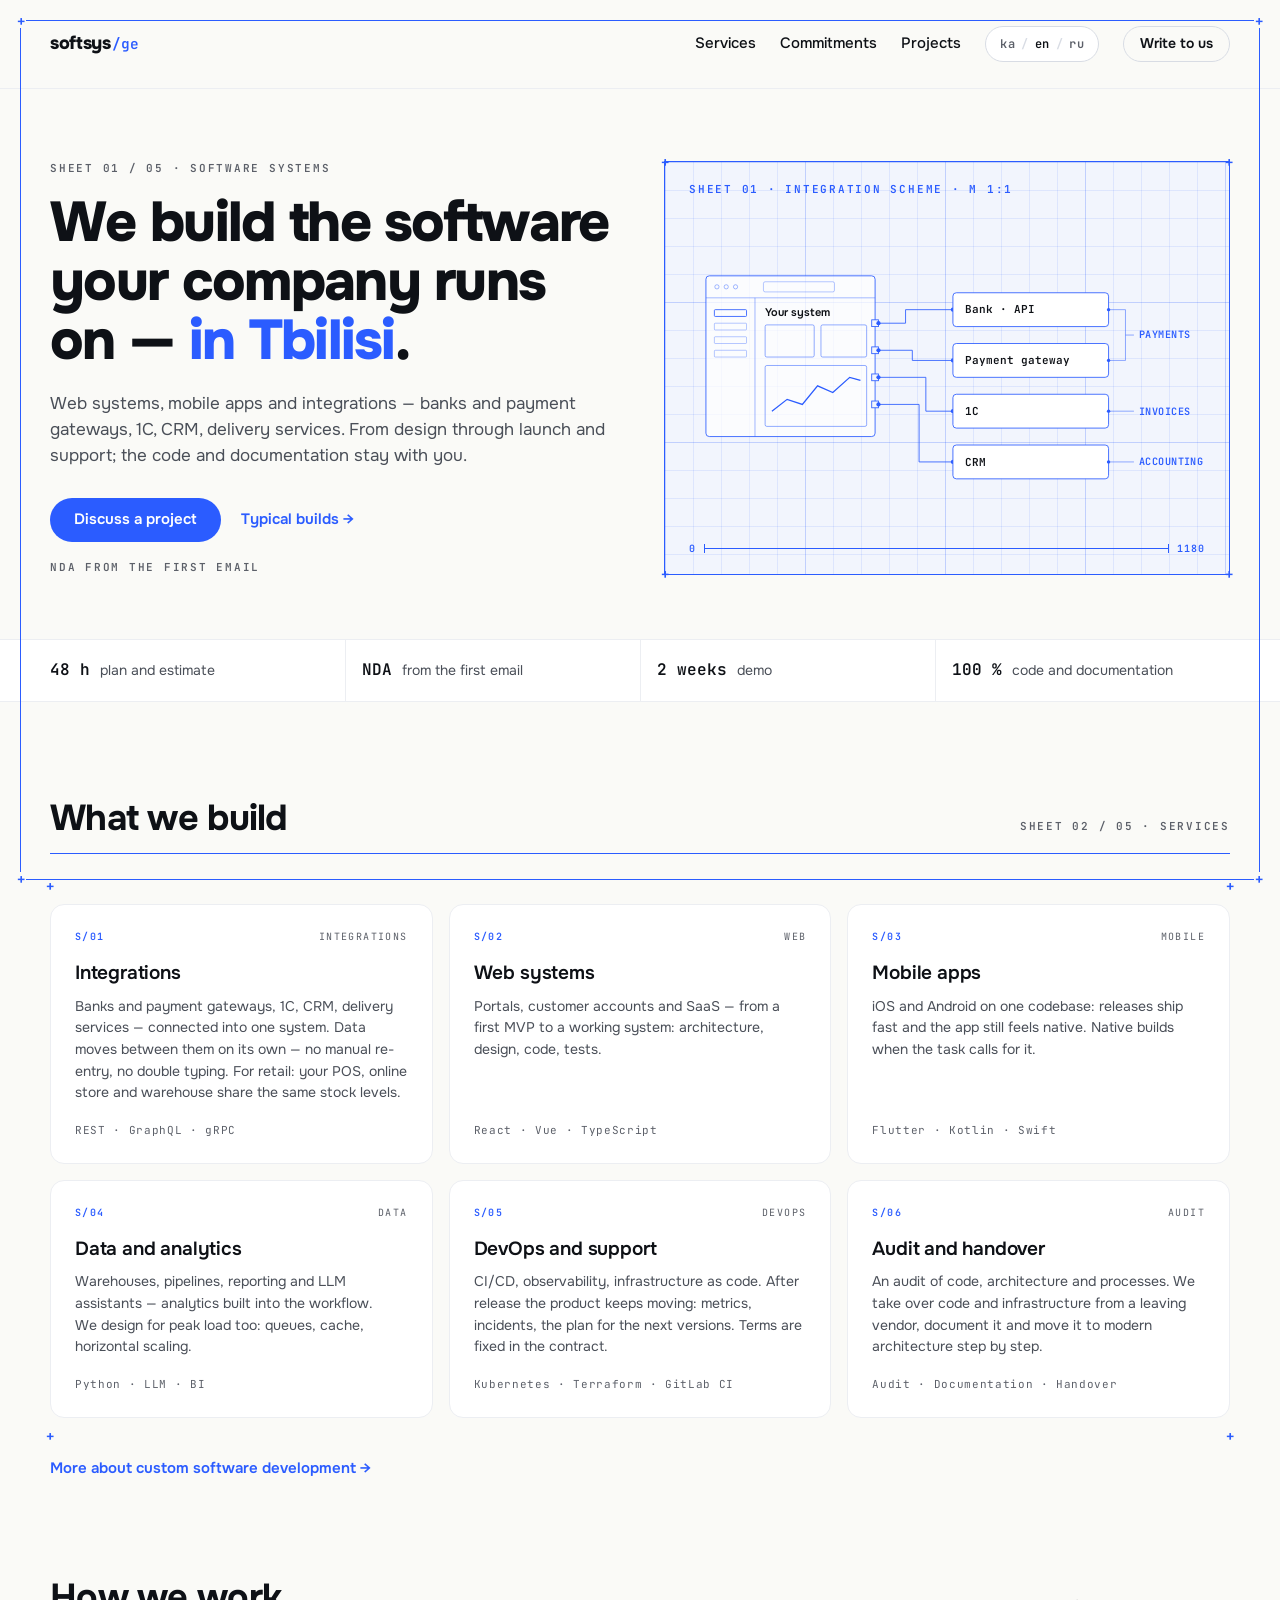
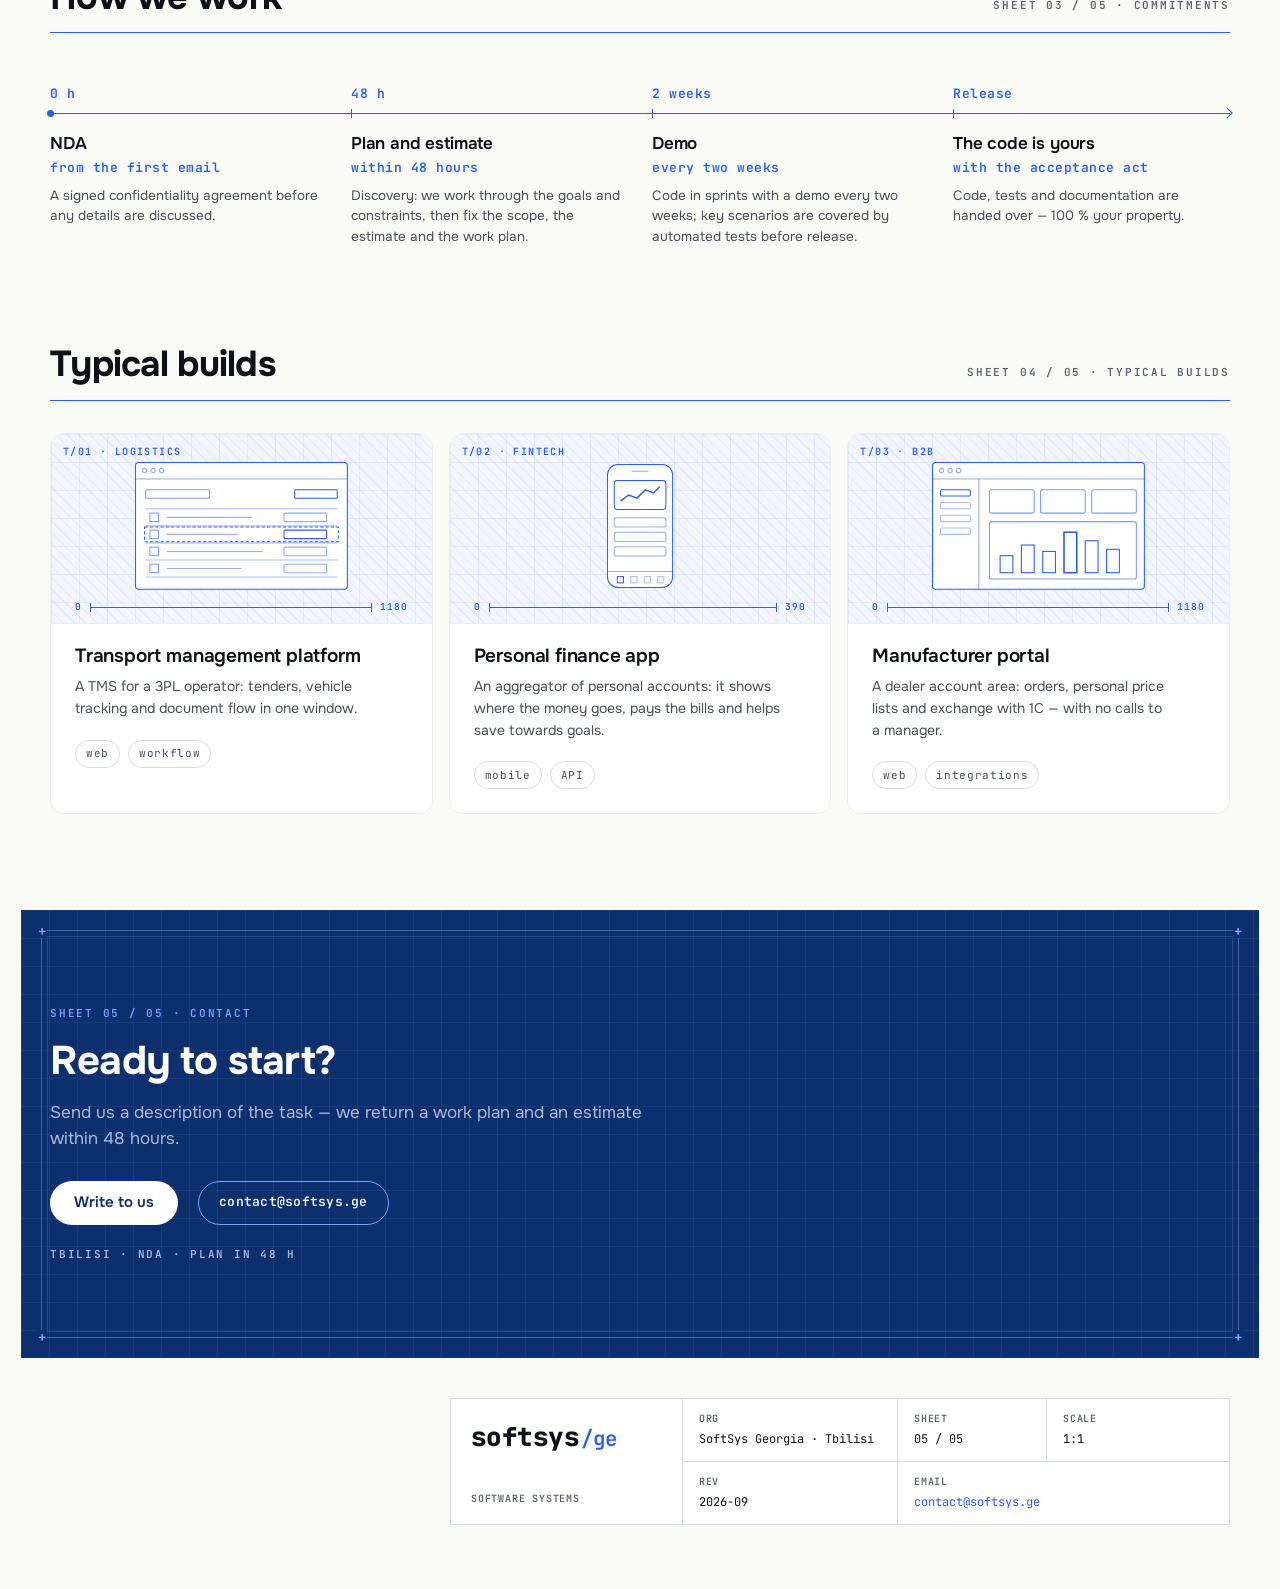
==== commit 235e42bc: "chore: rebuild from softsys-ge-landing 323b23c (custom software development page ka/en/ru)" ====
--- a/en/index.html
+++ b/en/index.html
@@ -33,10 +33,10 @@
 <script type="application/ld+json">{"@context":"https://schema.org","@graph":[{"@type":"Organization","@id":"https://www.softsys.ge/#organization","name":"SoftSys Georgia","url":"https://www.softsys.ge/","email":"contact@softsys.ge","address":{"@type":"PostalAddress","addressLocality":"Tbilisi","addressCountry":"GE"},"contactPoint":{"@type":"ContactPoint","email":"contact@softsys.ge","contactType":"customer service","availableLanguage":["ka","en","ru"]}},{"@type":"WebSite","@id":"https://www.softsys.ge/#website","name":"SoftSys Georgia","url":"https://www.softsys.ge/","inLanguage":["ka","en","ru"],"publisher":{"@id":"https://www.softsys.ge/#organization"}},{"@type":"WebPage","@id":"https://www.softsys.ge/en/","url":"https://www.softsys.ge/en/","name":"Software systems for business — SoftSys Georgia","description":"Web systems, mobile apps and integrations for companies in Georgia. A work plan and estimate within 48 hours, NDA from the first email, code and documentation stay with you.","inLanguage":"en","isPartOf":{"@id":"https://www.softsys.ge/#website"},"about":{"@id":"https://www.softsys.ge/#organization"}}]}</script>
 <link rel="preload" as="font" type="font/woff2" crossorigin href="/assets/onest-latin-wght-normal-Dun_Rd-l.woff2">
 <link rel="preload" as="font" type="font/woff2" crossorigin href="/assets/jetbrains-mono-latin-wght-normal-B9CIFXIH.woff2"><!--seo:end-->
-  <script type="module" crossorigin src="/assets/index-wuBA-83l.js"></script>
-  <link rel="stylesheet" crossorigin href="/assets/index-CW2eooZP.css">
+  <script type="module" crossorigin src="/assets/index-ZbJDidfa.js"></script>
+  <link rel="stylesheet" crossorigin href="/assets/index-B61wCBmv.css">
 </head>
 <body>
-<div id="app"><div class="sheet"><a class="skip-link" href="#main">Skip to content</a><div class="sheet-frame" aria-hidden="true"><i class="mark tl">+</i><i class="mark tr">+</i><i class="mark bl">+</i><i class="mark br">+</i></div><header class="site-header"><nav class="site-nav container" aria-label="Main navigation"><a class="wordmark" href="#top">softsys<span>/ge</span></a><button class="menu-toggle" type="button" aria-label="Menu" aria-expanded="false" aria-controls="primary-menu"><svg width="24" height="24" viewBox="0 0 24 24" fill="none" stroke="currentColor" stroke-width="1.5" aria-hidden="true"><path d="M3 7h18M3 12h18M3 17h18"></path></svg></button><div id="primary-menu" class="nav-links"><!--[--><a href="#services">Services</a><a href="#commitments">Commitments</a><a href="#builds">Projects</a><!--]--><div class="lang-switch" aria-label="Language"><!--[--><!--[--><!----><a href="/" class="" lang="ka" title="ქართული">ka</a><!--]--><!--[--><span class="lang-sep" aria-hidden="true">/</span><a href="/en/" class="active" aria-current="page" lang="en" title="English">en</a><!--]--><!--[--><span class="lang-sep" aria-hidden="true">/</span><a href="/ru/" class="" lang="ru" title="Русский">ru</a><!--]--><!--]--></div><a class="btn btn-secondary nav-cta" href="mailto:contact@softsys.ge">Write to us</a></div></nav></header><main id="main"><section id="top" class="hero container"><div class="hero-text"><div class="label">SHEET 01 / 05 · SOFTWARE SYSTEMS</div><h1>We build the software your company runs on — <em>in Tbilisi</em>.</h1><p class="sub">Web systems, mobile apps and integrations — banks and payment gateways, 1C, CRM, delivery services. From design through launch and support; the code and documentation stay with you.</p><div class="actions"><a class="btn btn-primary" href="mailto:contact@softsys.ge">Discuss a project</a><a class="text-link" href="#builds">Typical builds →</a></div><div class="label note">NDA FROM THE FIRST EMAIL</div></div><figure class="scheme" role="img" aria-label="Integration scheme: your system connected to a bank API, a payment gateway, 1C and a CRM"><div class="corner-marks" aria-hidden="true"><i>+</i><i>+</i><i>+</i><i>+</i></div><div class="label scheme-label"><span class="desktop-only">SHEET 01 · INTEGRATION SCHEME · M 1:1</span><span class="mobile-only">SHEET 01 · SCHEME · M 1:1</span></div><svg class="scheme-svg desktop-only" viewBox="0 0 610 300" fill="none" aria-hidden="true"><rect class="draw" x="20" y="40" width="200" height="190" rx="4" fill="#FFFFFF" fill-opacity=".7" stroke="#2B5CFF" stroke-dasharray="782" stroke-dashoffset="782" style="animation-delay:.1s;animation-duration:1.1s;"></rect><path d="M20 66 H220" stroke="#2B5CFF" stroke-opacity=".5"></path><circle cx="33" cy="53" r="2.5" stroke="#2B5CFF" stroke-opacity=".5"></circle><circle cx="44" cy="53" r="2.5" stroke="#2B5CFF" stroke-opacity=".5"></circle><circle cx="55" cy="53" r="2.5" stroke="#2B5CFF" stroke-opacity=".5"></circle><rect x="88" y="47" width="84" height="12" rx="2" stroke="#2B5CFF" stroke-opacity=".4"></rect><path d="M78 66 V230" stroke="#2B5CFF" stroke-opacity=".5"></path><rect x="30" y="80" width="38" height="8" rx="1" stroke="#2B5CFF"></rect><rect x="30" y="96" width="38" height="8" rx="1" stroke="#2B5CFF" stroke-opacity=".4"></rect><rect x="30" y="112" width="38" height="8" rx="1" stroke="#2B5CFF" stroke-opacity=".4"></rect><rect x="30" y="128" width="38" height="8" rx="1" stroke="#2B5CFF" stroke-opacity=".4"></rect><text class="sys" x="90" y="88">Your system</text><rect x="90" y="98" width="58" height="38" rx="2" stroke="#2B5CFF" stroke-opacity=".6"></rect><rect x="156" y="98" width="54" height="38" rx="2" stroke="#2B5CFF" stroke-opacity=".6"></rect><rect x="90" y="146" width="120" height="72" rx="2" stroke="#2B5CFF" stroke-opacity=".6"></rect><path class="draw" d="M98 200 L116 186 L134 192 L152 170 L170 178 L190 160 L204 164" stroke="#2B5CFF" stroke-width="1.5" stroke-dasharray="130" stroke-dashoffset="130" style="animation-delay:.9s;"></path><rect x="216" y="92" width="8" height="8" fill="#F2F5FD" stroke="#2B5CFF"></rect><rect x="216" y="124" width="8" height="8" fill="#F2F5FD" stroke="#2B5CFF"></rect><rect x="216" y="156" width="8" height="8" fill="#F2F5FD" stroke="#2B5CFF"></rect><rect x="216" y="188" width="8" height="8" fill="#F2F5FD" stroke="#2B5CFF"></rect><path class="draw" d="M224 96 H256 V80 H312" stroke="#2B5CFF" stroke-dasharray="106" stroke-dashoffset="106" style="animation-delay:1s;"></path><path class="draw" d="M224 128 H264 V140 H312" stroke="#2B5CFF" stroke-dasharray="102" stroke-dashoffset="102" style="animation-delay:1.15s;"></path><path class="draw" d="M224 160 H280 V200 H312" stroke="#2B5CFF" stroke-dasharray="130" stroke-dashoffset="130" style="animation-delay:1.3s;"></path><path class="draw" d="M224 192 H272 V260 H312" stroke="#2B5CFF" stroke-dasharray="158" stroke-dashoffset="158" style="animation-delay:1.45s;"></path><g fill="#2B5CFF"><circle cx="224" cy="96" r="2.5"></circle><circle cx="224" cy="128" r="2.5"></circle><circle cx="224" cy="160" r="2.5"></circle><circle cx="224" cy="192" r="2.5"></circle><circle cx="312" cy="80" r="2.5"></circle><circle cx="312" cy="140" r="2.5"></circle><circle cx="312" cy="200" r="2.5"></circle><circle cx="312" cy="260" r="2.5"></circle></g><rect class="draw" x="312" y="60" width="184" height="40" rx="4" fill="#FFFFFF" stroke="#2B5CFF" stroke-dasharray="450" stroke-dashoffset="450" style="animation-delay:1.3s;"></rect><rect class="draw" x="312" y="120" width="184" height="40" rx="4" fill="#FFFFFF" stroke="#2B5CFF" stroke-dasharray="450" stroke-dashoffset="450" style="animation-delay:1.45s;"></rect><rect class="draw" x="312" y="180" width="184" height="40" rx="4" fill="#FFFFFF" stroke="#2B5CFF" stroke-dasharray="450" stroke-dashoffset="450" style="animation-delay:1.6s;"></rect><rect class="draw" x="312" y="240" width="184" height="40" rx="4" fill="#FFFFFF" stroke="#2B5CFF" stroke-dasharray="450" stroke-dashoffset="450" style="animation-delay:1.75s;"></rect><g class="node"><text x="326" y="84.5">Bank · API</text><text x="326" y="144.5">Payment gateway</text><text x="326" y="204.5">1C</text><text x="326" y="264.5">CRM</text></g><g class="fade" stroke="#2B5CFF" stroke-opacity=".6" style="animation-delay:2.1s;"><path d="M496 80 H516 V140 H496 M516 110 H526"></path><path d="M496 200 H526"></path><path d="M496 260 H526"></path><g fill="#2B5CFF" stroke="none"><circle cx="496" cy="80" r="2"></circle><circle cx="496" cy="140" r="2"></circle><circle cx="496" cy="200" r="2"></circle><circle cx="496" cy="260" r="2"></circle></g></g><g class="fade callout" style="animation-delay:2.2s;"><text x="532" y="114">PAYMENTS</text><text x="532" y="204">INVOICES</text><text x="532" y="264">ACCOUNTING</text></g></svg><svg class="scheme-svg mobile-only" viewBox="0 0 330 420" fill="none" aria-hidden="true"><rect class="draw" x="10" y="10" width="310" height="150" rx="4" fill="#FFFFFF" fill-opacity=".7" stroke="#2B5CFF" stroke-dasharray="922" stroke-dashoffset="922" style="animation-delay:.1s;animation-duration:1.1s;"></rect><path d="M10 34 H320" stroke="#2B5CFF" stroke-opacity=".5"></path><circle cx="22" cy="22" r="2" stroke="#2B5CFF" stroke-opacity=".5"></circle><circle cx="31" cy="22" r="2" stroke="#2B5CFF" stroke-opacity=".5"></circle><circle cx="40" cy="22" r="2" stroke="#2B5CFF" stroke-opacity=".5"></circle><rect x="110" y="16" width="110" height="11" rx="2" stroke="#2B5CFF" stroke-opacity=".4"></rect><path d="M76 34 V160" stroke="#2B5CFF" stroke-opacity=".5"></path><rect x="18" y="46" width="48" height="7" rx="1" stroke="#2B5CFF"></rect><rect x="18" y="60" width="48" height="7" rx="1" stroke="#2B5CFF" stroke-opacity=".4"></rect><rect x="18" y="74" width="48" height="7" rx="1" stroke="#2B5CFF" stroke-opacity=".4"></rect><rect x="18" y="88" width="48" height="7" rx="1" stroke="#2B5CFF" stroke-opacity=".4"></rect><text class="sys" x="88" y="52">Your system</text><rect x="88" y="60" width="104" height="30" rx="2" stroke="#2B5CFF" stroke-opacity=".6"></rect><rect x="200" y="60" width="108" height="30" rx="2" stroke="#2B5CFF" stroke-opacity=".6"></rect><rect x="88" y="98" width="220" height="52" rx="2" stroke="#2B5CFF" stroke-opacity=".6"></rect><path class="draw" d="M96 140 L128 128 L160 134 L192 116 L224 122 L256 106 L300 110" stroke="#2B5CFF" stroke-width="1.5" stroke-dasharray="220" stroke-dashoffset="220" style="animation-delay:.9s;"></path><rect x="161" y="156" width="8" height="8" fill="#F2F5FD" stroke="#2B5CFF"></rect><path class="draw" d="M165 164 V180 H24 V388" stroke="#2B5CFF" stroke-dasharray="368" stroke-dashoffset="368" style="animation-delay:1s;animation-duration:1s;"></path><g stroke="#2B5CFF"><path d="M24 220 H40"></path><path d="M24 276 H40"></path><path d="M24 332 H40"></path><path d="M24 388 H40"></path></g><g fill="#2B5CFF"><circle cx="165" cy="164" r="2.5"></circle><circle cx="40" cy="220" r="2.5"></circle><circle cx="40" cy="276" r="2.5"></circle><circle cx="40" cy="332" r="2.5"></circle><circle cx="40" cy="388" r="2.5"></circle></g><rect class="draw" x="40" y="200" width="250" height="40" rx="4" fill="#FFFFFF" stroke="#2B5CFF" stroke-dasharray="582" stroke-dashoffset="582" style="animation-delay:1.3s;"></rect><rect class="draw" x="40" y="256" width="250" height="40" rx="4" fill="#FFFFFF" stroke="#2B5CFF" stroke-dasharray="582" stroke-dashoffset="582" style="animation-delay:1.45s;"></rect><rect class="draw" x="40" y="312" width="250" height="40" rx="4" fill="#FFFFFF" stroke="#2B5CFF" stroke-dasharray="582" stroke-dashoffset="582" style="animation-delay:1.6s;"></rect><rect class="draw" x="40" y="368" width="250" height="40" rx="4" fill="#FFFFFF" stroke="#2B5CFF" stroke-dasharray="582" stroke-dashoffset="582" style="animation-delay:1.75s;"></rect><g class="node"><text x="54" y="224.5">Bank · API</text><text x="54" y="280.5">Payment gateway</text><text x="54" y="336.5">1C</text><text x="54" y="392.5">CRM</text></g></svg><div class="dim" aria-hidden="true"><span>0</span><i></i><span class="desktop-only">1180</span><span class="mobile-only">390</span></div></figure></section><section class="strip" aria-label="SoftSys"><div class="container strip-grid"><!--[--><div class="strip-item"><b>48 h</b><span>plan and estimate</span></div><div class="strip-item"><b>NDA</b><span>from the first email</span></div><div class="strip-item"><b>2 weeks</b><span>demo</span></div><div class="strip-item"><b>100 %</b><span>code and documentation</span></div><!--]--></div></section><section id="services" class="section container"><div class="section-head"><h2>What we build</h2><div class="label">SHEET 02 / 05 · SERVICES</div></div><div class="cropped"><div class="corner-marks" aria-hidden="true"><i>+</i><i>+</i><i>+</i><i>+</i></div><div class="cards"><!--[--><article class="card"><div class="card-head"><span class="code">S/01</span><span class="cat">INTEGRATIONS</span></div><h3>Integrations</h3><p>Banks and payment gateways, 1C, CRM, delivery services — connected into one system. Data moves between them on its own — no manual re-entry, no double typing.</p><div class="tech">REST · GraphQL · gRPC</div></article><article class="card"><div class="card-head"><span class="code">S/02</span><span class="cat">WEB</span></div><h3>Web systems</h3><p>Portals, customer accounts and SaaS — from a first MVP to a working system: architecture, design, code, tests.</p><div class="tech">React · Vue · TypeScript</div></article><article class="card"><div class="card-head"><span class="code">S/03</span><span class="cat">MOBILE</span></div><h3>Mobile apps</h3><p>iOS and Android on one codebase: releases ship fast and the app still feels native. Native builds when the task calls for it.</p><div class="tech">Flutter · Kotlin · Swift</div></article><article class="card"><div class="card-head"><span class="code">S/04</span><span class="cat">DATA</span></div><h3>Data and analytics</h3><p>Warehouses, pipelines, reporting and LLM assistants — analytics built into the workflow. We design for peak load too: queues, cache, horizontal scaling.</p><div class="tech">Python · LLM · BI</div></article><article class="card"><div class="card-head"><span class="code">S/05</span><span class="cat">DEVOPS</span></div><h3>DevOps and support</h3><p>CI/CD, observability, infrastructure as code. After release the product keeps moving: metrics, incidents, the plan for the next versions. Terms are fixed in the contract.</p><div class="tech">Kubernetes · Terraform · GitLab CI</div></article><article class="card"><div class="card-head"><span class="code">S/06</span><span class="cat">AUDIT</span></div><h3>Audit and handover</h3><p>An audit of code, architecture and processes. We take over code and infrastructure from a leaving vendor, document it and move it to modern architecture step by step.</p><div class="tech">Audit · Documentation · Handover</div></article><!--]--></div></div></section><section id="commitments" class="section container"><div class="section-head"><h2>How we work</h2><div class="label">SHEET 03 / 05 · COMMITMENTS</div></div><ol class="chain"><!--[--><li class="point"><div class="tick" aria-hidden="true"><b>0 h</b></div><h3>NDA</h3><div class="q">from the first email</div><p>A signed confidentiality agreement before any details are discussed.</p></li><li class="point"><div class="tick" aria-hidden="true"><b>48 h</b></div><h3>Plan and estimate</h3><div class="q">within 48 hours</div><p>Discovery: we work through the goals and constraints, then fix the scope, the estimate and the work plan.</p></li><li class="point"><div class="tick" aria-hidden="true"><b>2 weeks</b></div><h3>Demo</h3><div class="q">every two weeks</div><p>Code in sprints with a demo every two weeks; key scenarios are covered by automated tests before release.</p></li><li class="last point"><div class="tick" aria-hidden="true"><b>Release</b></div><h3>The code is yours</h3><div class="q">with the acceptance act</div><p>Code, tests and documentation are handed over — 100 % your property.</p></li><!--]--></ol></section><section id="builds" class="section container"><div class="section-head"><h2>Typical builds</h2><div class="label">SHEET 04 / 05 · TYPICAL BUILDS</div></div><div class="builds"><!--[--><article class="build"><div class="preview" aria-hidden="true"><span class="code">T/01 · LOGISTICS</span><svg class="wire wide" viewBox="0 0 200 120" fill="none" stroke="#2B5CFF"><rect x=".5" y=".5" width="199" height="119" rx="3" fill="#FFFFFF"></rect><path d="M.5 16 H199.5" stroke-opacity=".5"></path><circle cx="9" cy="8" r="2" stroke-opacity=".5"></circle><circle cx="17" cy="8" r="2" stroke-opacity=".5"></circle><circle cx="25" cy="8" r="2" stroke-opacity=".5"></circle><rect x="10" y="26" width="60" height="8" rx="1" stroke-opacity=".6"></rect><rect x="150" y="26" width="40" height="8" rx="1"></rect><path d="M10 44 H190 M10 60 H190 M10 76 H190 M10 92 H190 M10 108 H190" stroke-opacity=".4"></path><rect x="14" y="48" width="8" height="8" stroke-opacity=".6"></rect><rect x="14" y="64" width="8" height="8" stroke-opacity=".6"></rect><rect x="14" y="80" width="8" height="8" stroke-opacity=".6"></rect><rect x="14" y="96" width="8" height="8" stroke-opacity=".6"></rect><path d="M30 52 H110 M30 68 H96 M30 84 H120 M30 100 H100" stroke-opacity=".5"></path><rect x="140" y="48" width="40" height="8" rx="1" stroke-opacity=".5"></rect><rect x="140" y="80" width="40" height="8" rx="1" stroke-opacity=".5"></rect><rect x="9" y="61" width="182" height="14" stroke-dasharray="3 2"></rect><rect x="140" y="64" width="40" height="8" rx="1"></rect><rect x="140" y="96" width="40" height="8" rx="1" stroke-opacity=".5"></rect></svg><div class="dim small"><span>0</span><i></i><span>1180</span></div></div><div class="build-body"><h3>Transport management platform</h3><p>A TMS for a 3PL operator: tenders, vehicle tracking and document flow in one window.</p><div class="chips"><!--[--><span class="chip">web</span><span class="chip">workflow</span><!--]--></div></div></article><article class="build"><div class="preview" aria-hidden="true"><span class="code">T/02 · FINTECH</span><svg class="wire tall" viewBox="0 0 64 120" fill="none" stroke="#2B5CFF"><rect x=".5" y=".5" width="63" height="119" rx="10" fill="#FFFFFF"></rect><path d="M24 7 H40" stroke-opacity=".5"></path><rect x="7" y="16" width="50" height="28" rx="3"></rect><path d="M13 36 L21 30 L29 33 L37 25 L45 28 L51 22" stroke-width="1.5"></path><rect x="7" y="52" width="50" height="9" rx="2" stroke-opacity=".5"></rect><rect x="7" y="66" width="50" height="9" rx="2" stroke-opacity=".5"></rect><rect x="7" y="80" width="50" height="9" rx="2" stroke-opacity=".5"></rect><path d="M.5 104 H63.5" stroke-opacity=".5"></path><rect x="10" y="109" width="6" height="6"></rect><rect x="23" y="109" width="6" height="6" stroke-opacity=".4"></rect><rect x="36" y="109" width="6" height="6" stroke-opacity=".4"></rect><rect x="49" y="109" width="6" height="6" stroke-opacity=".4"></rect></svg><div class="dim small"><span>0</span><i></i><span>390</span></div></div><div class="build-body"><h3>Personal finance app</h3><p>An aggregator of personal accounts: it shows where the money goes, pays the bills and helps save towards goals.</p><div class="chips"><!--[--><span class="chip">mobile</span><span class="chip">API</span><!--]--></div></div></article><article class="build"><div class="preview" aria-hidden="true"><span class="code">T/03 · B2B</span><svg class="wire wide" viewBox="0 0 200 120" fill="none" stroke="#2B5CFF"><rect x=".5" y=".5" width="199" height="119" rx="3" fill="#FFFFFF"></rect><path d="M.5 16 H199.5" stroke-opacity=".5"></path><circle cx="9" cy="8" r="2" stroke-opacity=".5"></circle><circle cx="17" cy="8" r="2" stroke-opacity=".5"></circle><circle cx="25" cy="8" r="2" stroke-opacity=".5"></circle><path d="M44 16 V119.5" stroke-opacity=".5"></path><rect x="8" y="26" width="28" height="6" rx="1"></rect><rect x="8" y="38" width="28" height="6" rx="1" stroke-opacity=".4"></rect><rect x="8" y="50" width="28" height="6" rx="1" stroke-opacity=".4"></rect><rect x="8" y="62" width="28" height="6" rx="1" stroke-opacity=".4"></rect><rect x="54" y="26" width="42" height="22" rx="2" stroke-opacity=".6"></rect><rect x="102" y="26" width="42" height="22" rx="2" stroke-opacity=".6"></rect><rect x="150" y="26" width="42" height="22" rx="2" stroke-opacity=".6"></rect><rect x="54" y="56" width="138" height="54" rx="2" stroke-opacity=".6"></rect><rect x="64" y="88" width="12" height="16"></rect><rect x="84" y="78" width="12" height="26"></rect><rect x="104" y="84" width="12" height="20"></rect><rect x="124" y="66" width="12" height="38" stroke-width="1.5"></rect><rect x="144" y="74" width="12" height="30"></rect><rect x="164" y="82" width="12" height="22"></rect></svg><div class="dim small"><span>0</span><i></i><span>1180</span></div></div><div class="build-body"><h3>Manufacturer portal</h3><p>A dealer account area: orders, personal price lists and exchange with 1C — with no calls to a manager.</p><div class="chips"><!--[--><span class="chip">web</span><span class="chip">integrations</span><!--]--></div></div></article><!--]--></div></section><section id="contact" class="contact"><div class="bp-grid" aria-hidden="true"></div><div class="bp-frame" aria-hidden="true"><i class="mark tl">+</i><i class="mark tr">+</i><i class="mark bl">+</i><i class="mark br">+</i></div><div class="bp-frame inner" aria-hidden="true"></div><div class="container contact-body"><div class="label">SHEET 05 / 05 · CONTACT</div><h2>Ready to start?</h2><p>Send us a description of the task — we return a work plan and an estimate within 48 hours.</p><div class="actions"><a class="btn btn-white" href="mailto:contact@softsys.ge">Write to us</a><a class="btn btn-outline mono" href="mailto:contact@softsys.ge">contact@softsys.ge</a></div><div class="label facts">TBILISI · NDA · PLAN IN 48 H</div></div></section></main><footer class="stamp-wrap container"><div class="stamp"><div class="stamp-main"><div class="wordmark large"> softsys<span>/ge</span></div><div class="stamp-tag">SOFTWARE SYSTEMS</div></div><div class="stamp-cell org"><small>ORG</small><span>SoftSys Georgia · Tbilisi</span></div><div class="stamp-cell"><small>SHEET</small><span>05 / 05</span></div><div class="stamp-cell"><small>SCALE</small><span>1:1</span></div><div class="stamp-cell"><small>REV</small><span>2026-09</span></div><div class="stamp-cell wide"><small>EMAIL</small><a href="mailto:contact@softsys.ge">contact@softsys.ge</a></div></div></footer></div></div>
+<div id="app"><div class="sheet"><a class="skip-link" href="#main">Skip to content</a><div class="sheet-frame" aria-hidden="true"><i class="mark tl">+</i><i class="mark tr">+</i><i class="mark bl">+</i><i class="mark br">+</i></div><header class="site-header"><nav class="site-nav container" aria-label="Main navigation"><a class="wordmark" href="#top">softsys<span>/ge</span></a><button class="menu-toggle" type="button" aria-label="Menu" aria-expanded="false" aria-controls="primary-menu"><svg width="24" height="24" viewBox="0 0 24 24" fill="none" stroke="currentColor" stroke-width="1.5" aria-hidden="true"><path d="M3 7h18M3 12h18M3 17h18"></path></svg></button><div id="primary-menu" class="nav-links"><!--[--><a href="#services">Services</a><a href="#commitments">Commitments</a><a href="#builds">Projects</a><!--]--><div class="lang-switch" aria-label="Language"><!--[--><!--[--><!----><a href="/" class="" lang="ka" title="ქართული">ka</a><!--]--><!--[--><span class="lang-sep" aria-hidden="true">/</span><a href="/en/" class="active" aria-current="page" lang="en" title="English">en</a><!--]--><!--[--><span class="lang-sep" aria-hidden="true">/</span><a href="/ru/" class="" lang="ru" title="Русский">ru</a><!--]--><!--]--></div><a class="btn btn-secondary nav-cta" href="mailto:contact@softsys.ge">Write to us</a></div></nav></header><main id="main"><!--[--><section id="top" class="hero container"><div class="hero-text"><div class="label">SHEET 01 / 05 · SOFTWARE SYSTEMS</div><h1>We build the software your company runs on — <em>in Tbilisi</em>.</h1><p class="sub">Web systems, mobile apps and integrations — banks and payment gateways, 1C, CRM, delivery services. From design through launch and support; the code and documentation stay with you.</p><div class="actions"><a class="btn btn-primary" href="mailto:contact@softsys.ge">Discuss a project</a><a class="text-link" href="#builds">Typical builds →</a></div><div class="label note">NDA FROM THE FIRST EMAIL</div></div><figure class="scheme" role="img" aria-label="Integration scheme: your system connected to a bank API, a payment gateway, 1C and a CRM"><div class="corner-marks" aria-hidden="true"><i>+</i><i>+</i><i>+</i><i>+</i></div><div class="label scheme-label"><span class="desktop-only">SHEET 01 · INTEGRATION SCHEME · M 1:1</span><span class="mobile-only">SHEET 01 · SCHEME · M 1:1</span></div><svg class="scheme-svg desktop-only" viewBox="0 0 610 300" fill="none" aria-hidden="true"><rect class="draw" x="20" y="40" width="200" height="190" rx="4" fill="#FFFFFF" fill-opacity=".7" stroke="#2B5CFF" stroke-dasharray="782" stroke-dashoffset="782" style="animation-delay:.1s;animation-duration:1.1s;"></rect><path d="M20 66 H220" stroke="#2B5CFF" stroke-opacity=".5"></path><circle cx="33" cy="53" r="2.5" stroke="#2B5CFF" stroke-opacity=".5"></circle><circle cx="44" cy="53" r="2.5" stroke="#2B5CFF" stroke-opacity=".5"></circle><circle cx="55" cy="53" r="2.5" stroke="#2B5CFF" stroke-opacity=".5"></circle><rect x="88" y="47" width="84" height="12" rx="2" stroke="#2B5CFF" stroke-opacity=".4"></rect><path d="M78 66 V230" stroke="#2B5CFF" stroke-opacity=".5"></path><rect x="30" y="80" width="38" height="8" rx="1" stroke="#2B5CFF"></rect><rect x="30" y="96" width="38" height="8" rx="1" stroke="#2B5CFF" stroke-opacity=".4"></rect><rect x="30" y="112" width="38" height="8" rx="1" stroke="#2B5CFF" stroke-opacity=".4"></rect><rect x="30" y="128" width="38" height="8" rx="1" stroke="#2B5CFF" stroke-opacity=".4"></rect><text class="sys" x="90" y="88">Your system</text><rect x="90" y="98" width="58" height="38" rx="2" stroke="#2B5CFF" stroke-opacity=".6"></rect><rect x="156" y="98" width="54" height="38" rx="2" stroke="#2B5CFF" stroke-opacity=".6"></rect><rect x="90" y="146" width="120" height="72" rx="2" stroke="#2B5CFF" stroke-opacity=".6"></rect><path class="draw" d="M98 200 L116 186 L134 192 L152 170 L170 178 L190 160 L204 164" stroke="#2B5CFF" stroke-width="1.5" stroke-dasharray="130" stroke-dashoffset="130" style="animation-delay:.9s;"></path><rect x="216" y="92" width="8" height="8" fill="#F2F5FD" stroke="#2B5CFF"></rect><rect x="216" y="124" width="8" height="8" fill="#F2F5FD" stroke="#2B5CFF"></rect><rect x="216" y="156" width="8" height="8" fill="#F2F5FD" stroke="#2B5CFF"></rect><rect x="216" y="188" width="8" height="8" fill="#F2F5FD" stroke="#2B5CFF"></rect><path class="draw" d="M224 96 H256 V80 H312" stroke="#2B5CFF" stroke-dasharray="106" stroke-dashoffset="106" style="animation-delay:1s;"></path><path class="draw" d="M224 128 H264 V140 H312" stroke="#2B5CFF" stroke-dasharray="102" stroke-dashoffset="102" style="animation-delay:1.15s;"></path><path class="draw" d="M224 160 H280 V200 H312" stroke="#2B5CFF" stroke-dasharray="130" stroke-dashoffset="130" style="animation-delay:1.3s;"></path><path class="draw" d="M224 192 H272 V260 H312" stroke="#2B5CFF" stroke-dasharray="158" stroke-dashoffset="158" style="animation-delay:1.45s;"></path><g fill="#2B5CFF"><circle cx="224" cy="96" r="2.5"></circle><circle cx="224" cy="128" r="2.5"></circle><circle cx="224" cy="160" r="2.5"></circle><circle cx="224" cy="192" r="2.5"></circle><circle cx="312" cy="80" r="2.5"></circle><circle cx="312" cy="140" r="2.5"></circle><circle cx="312" cy="200" r="2.5"></circle><circle cx="312" cy="260" r="2.5"></circle></g><rect class="draw" x="312" y="60" width="184" height="40" rx="4" fill="#FFFFFF" stroke="#2B5CFF" stroke-dasharray="450" stroke-dashoffset="450" style="animation-delay:1.3s;"></rect><rect class="draw" x="312" y="120" width="184" height="40" rx="4" fill="#FFFFFF" stroke="#2B5CFF" stroke-dasharray="450" stroke-dashoffset="450" style="animation-delay:1.45s;"></rect><rect class="draw" x="312" y="180" width="184" height="40" rx="4" fill="#FFFFFF" stroke="#2B5CFF" stroke-dasharray="450" stroke-dashoffset="450" style="animation-delay:1.6s;"></rect><rect class="draw" x="312" y="240" width="184" height="40" rx="4" fill="#FFFFFF" stroke="#2B5CFF" stroke-dasharray="450" stroke-dashoffset="450" style="animation-delay:1.75s;"></rect><g class="node"><text x="326" y="84.5">Bank · API</text><text x="326" y="144.5">Payment gateway</text><text x="326" y="204.5">1C</text><text x="326" y="264.5">CRM</text></g><g class="fade" stroke="#2B5CFF" stroke-opacity=".6" style="animation-delay:2.1s;"><path d="M496 80 H516 V140 H496 M516 110 H526"></path><path d="M496 200 H526"></path><path d="M496 260 H526"></path><g fill="#2B5CFF" stroke="none"><circle cx="496" cy="80" r="2"></circle><circle cx="496" cy="140" r="2"></circle><circle cx="496" cy="200" r="2"></circle><circle cx="496" cy="260" r="2"></circle></g></g><g class="fade callout" style="animation-delay:2.2s;"><text x="532" y="114">PAYMENTS</text><text x="532" y="204">INVOICES</text><text x="532" y="264">ACCOUNTING</text></g></svg><svg class="scheme-svg mobile-only" viewBox="0 0 330 420" fill="none" aria-hidden="true"><rect class="draw" x="10" y="10" width="310" height="150" rx="4" fill="#FFFFFF" fill-opacity=".7" stroke="#2B5CFF" stroke-dasharray="922" stroke-dashoffset="922" style="animation-delay:.1s;animation-duration:1.1s;"></rect><path d="M10 34 H320" stroke="#2B5CFF" stroke-opacity=".5"></path><circle cx="22" cy="22" r="2" stroke="#2B5CFF" stroke-opacity=".5"></circle><circle cx="31" cy="22" r="2" stroke="#2B5CFF" stroke-opacity=".5"></circle><circle cx="40" cy="22" r="2" stroke="#2B5CFF" stroke-opacity=".5"></circle><rect x="110" y="16" width="110" height="11" rx="2" stroke="#2B5CFF" stroke-opacity=".4"></rect><path d="M76 34 V160" stroke="#2B5CFF" stroke-opacity=".5"></path><rect x="18" y="46" width="48" height="7" rx="1" stroke="#2B5CFF"></rect><rect x="18" y="60" width="48" height="7" rx="1" stroke="#2B5CFF" stroke-opacity=".4"></rect><rect x="18" y="74" width="48" height="7" rx="1" stroke="#2B5CFF" stroke-opacity=".4"></rect><rect x="18" y="88" width="48" height="7" rx="1" stroke="#2B5CFF" stroke-opacity=".4"></rect><text class="sys" x="88" y="52">Your system</text><rect x="88" y="60" width="104" height="30" rx="2" stroke="#2B5CFF" stroke-opacity=".6"></rect><rect x="200" y="60" width="108" height="30" rx="2" stroke="#2B5CFF" stroke-opacity=".6"></rect><rect x="88" y="98" width="220" height="52" rx="2" stroke="#2B5CFF" stroke-opacity=".6"></rect><path class="draw" d="M96 140 L128 128 L160 134 L192 116 L224 122 L256 106 L300 110" stroke="#2B5CFF" stroke-width="1.5" stroke-dasharray="220" stroke-dashoffset="220" style="animation-delay:.9s;"></path><rect x="161" y="156" width="8" height="8" fill="#F2F5FD" stroke="#2B5CFF"></rect><path class="draw" d="M165 164 V180 H24 V388" stroke="#2B5CFF" stroke-dasharray="368" stroke-dashoffset="368" style="animation-delay:1s;animation-duration:1s;"></path><g stroke="#2B5CFF"><path d="M24 220 H40"></path><path d="M24 276 H40"></path><path d="M24 332 H40"></path><path d="M24 388 H40"></path></g><g fill="#2B5CFF"><circle cx="165" cy="164" r="2.5"></circle><circle cx="40" cy="220" r="2.5"></circle><circle cx="40" cy="276" r="2.5"></circle><circle cx="40" cy="332" r="2.5"></circle><circle cx="40" cy="388" r="2.5"></circle></g><rect class="draw" x="40" y="200" width="250" height="40" rx="4" fill="#FFFFFF" stroke="#2B5CFF" stroke-dasharray="582" stroke-dashoffset="582" style="animation-delay:1.3s;"></rect><rect class="draw" x="40" y="256" width="250" height="40" rx="4" fill="#FFFFFF" stroke="#2B5CFF" stroke-dasharray="582" stroke-dashoffset="582" style="animation-delay:1.45s;"></rect><rect class="draw" x="40" y="312" width="250" height="40" rx="4" fill="#FFFFFF" stroke="#2B5CFF" stroke-dasharray="582" stroke-dashoffset="582" style="animation-delay:1.6s;"></rect><rect class="draw" x="40" y="368" width="250" height="40" rx="4" fill="#FFFFFF" stroke="#2B5CFF" stroke-dasharray="582" stroke-dashoffset="582" style="animation-delay:1.75s;"></rect><g class="node"><text x="54" y="224.5">Bank · API</text><text x="54" y="280.5">Payment gateway</text><text x="54" y="336.5">1C</text><text x="54" y="392.5">CRM</text></g></svg><div class="dim" aria-hidden="true"><span>0</span><i></i><span class="desktop-only">1180</span><span class="mobile-only">390</span></div></figure></section><section class="strip" aria-label="SoftSys"><div class="container strip-grid"><!--[--><div class="strip-item"><b>48 h</b><span>plan and estimate</span></div><div class="strip-item"><b>NDA</b><span>from the first email</span></div><div class="strip-item"><b>2 weeks</b><span>demo</span></div><div class="strip-item"><b>100 %</b><span>code and documentation</span></div><!--]--></div></section><section id="services" class="section container"><div class="section-head"><h2>What we build</h2><div class="label">SHEET 02 / 05 · SERVICES</div></div><div class="cropped"><div class="corner-marks" aria-hidden="true"><i>+</i><i>+</i><i>+</i><i>+</i></div><div class="cards"><!--[--><article class="card"><div class="card-head"><span class="code">S/01</span><span class="cat">INTEGRATIONS</span></div><h3>Integrations</h3><p>Banks and payment gateways, 1C, CRM, delivery services — connected into one system. Data moves between them on its own — no manual re-entry, no double typing. For retail: your POS, online store and warehouse share the same stock levels.</p><div class="tech">REST · GraphQL · gRPC</div></article><article class="card"><div class="card-head"><span class="code">S/02</span><span class="cat">WEB</span></div><h3>Web systems</h3><p>Portals, customer accounts and SaaS — from a first MVP to a working system: architecture, design, code, tests.</p><div class="tech">React · Vue · TypeScript</div></article><article class="card"><div class="card-head"><span class="code">S/03</span><span class="cat">MOBILE</span></div><h3>Mobile apps</h3><p>iOS and Android on one codebase: releases ship fast and the app still feels native. Native builds when the task calls for it.</p><div class="tech">Flutter · Kotlin · Swift</div></article><article class="card"><div class="card-head"><span class="code">S/04</span><span class="cat">DATA</span></div><h3>Data and analytics</h3><p>Warehouses, pipelines, reporting and LLM assistants — analytics built into the workflow. We design for peak load too: queues, cache, horizontal scaling.</p><div class="tech">Python · LLM · BI</div></article><article class="card"><div class="card-head"><span class="code">S/05</span><span class="cat">DEVOPS</span></div><h3>DevOps and support</h3><p>CI/CD, observability, infrastructure as code. After release the product keeps moving: metrics, incidents, the plan for the next versions. Terms are fixed in the contract.</p><div class="tech">Kubernetes · Terraform · GitLab CI</div></article><article class="card"><div class="card-head"><span class="code">S/06</span><span class="cat">AUDIT</span></div><h3>Audit and handover</h3><p>An audit of code, architecture and processes. We take over code and infrastructure from a leaving vendor, document it and move it to modern architecture step by step.</p><div class="tech">Audit · Documentation · Handover</div></article><!--]--></div></div><p class="more"><a class="text-link" href="/en/software-development/">More about custom software development →</a></p></section><section id="commitments" class="section container"><div class="section-head"><h2>How we work</h2><div class="label">SHEET 03 / 05 · COMMITMENTS</div></div><ol class="chain"><!--[--><li class="point"><div class="tick" aria-hidden="true"><b>0 h</b></div><h3>NDA</h3><div class="q">from the first email</div><p>A signed confidentiality agreement before any details are discussed.</p></li><li class="point"><div class="tick" aria-hidden="true"><b>48 h</b></div><h3>Plan and estimate</h3><div class="q">within 48 hours</div><p>Discovery: we work through the goals and constraints, then fix the scope, the estimate and the work plan.</p></li><li class="point"><div class="tick" aria-hidden="true"><b>2 weeks</b></div><h3>Demo</h3><div class="q">every two weeks</div><p>Code in sprints with a demo every two weeks; key scenarios are covered by automated tests before release.</p></li><li class="last point"><div class="tick" aria-hidden="true"><b>Release</b></div><h3>The code is yours</h3><div class="q">with the acceptance act</div><p>Code, tests and documentation are handed over — 100 % your property.</p></li><!--]--></ol></section><section id="builds" class="section container"><div class="section-head"><h2>Typical builds</h2><div class="label">SHEET 04 / 05 · TYPICAL BUILDS</div></div><div class="builds"><!--[--><article class="build"><div class="preview" aria-hidden="true"><span class="code">T/01 · LOGISTICS</span><svg class="wire wide" viewBox="0 0 200 120" fill="none" stroke="#2B5CFF"><rect x=".5" y=".5" width="199" height="119" rx="3" fill="#FFFFFF"></rect><path d="M.5 16 H199.5" stroke-opacity=".5"></path><circle cx="9" cy="8" r="2" stroke-opacity=".5"></circle><circle cx="17" cy="8" r="2" stroke-opacity=".5"></circle><circle cx="25" cy="8" r="2" stroke-opacity=".5"></circle><rect x="10" y="26" width="60" height="8" rx="1" stroke-opacity=".6"></rect><rect x="150" y="26" width="40" height="8" rx="1"></rect><path d="M10 44 H190 M10 60 H190 M10 76 H190 M10 92 H190 M10 108 H190" stroke-opacity=".4"></path><rect x="14" y="48" width="8" height="8" stroke-opacity=".6"></rect><rect x="14" y="64" width="8" height="8" stroke-opacity=".6"></rect><rect x="14" y="80" width="8" height="8" stroke-opacity=".6"></rect><rect x="14" y="96" width="8" height="8" stroke-opacity=".6"></rect><path d="M30 52 H110 M30 68 H96 M30 84 H120 M30 100 H100" stroke-opacity=".5"></path><rect x="140" y="48" width="40" height="8" rx="1" stroke-opacity=".5"></rect><rect x="140" y="80" width="40" height="8" rx="1" stroke-opacity=".5"></rect><rect x="9" y="61" width="182" height="14" stroke-dasharray="3 2"></rect><rect x="140" y="64" width="40" height="8" rx="1"></rect><rect x="140" y="96" width="40" height="8" rx="1" stroke-opacity=".5"></rect></svg><div class="dim small"><span>0</span><i></i><span>1180</span></div></div><div class="build-body"><h3>Transport management platform</h3><p>A TMS for a 3PL operator: tenders, vehicle tracking and document flow in one window.</p><div class="chips"><!--[--><span class="chip">web</span><span class="chip">workflow</span><!--]--></div></div></article><article class="build"><div class="preview" aria-hidden="true"><span class="code">T/02 · FINTECH</span><svg class="wire tall" viewBox="0 0 64 120" fill="none" stroke="#2B5CFF"><rect x=".5" y=".5" width="63" height="119" rx="10" fill="#FFFFFF"></rect><path d="M24 7 H40" stroke-opacity=".5"></path><rect x="7" y="16" width="50" height="28" rx="3"></rect><path d="M13 36 L21 30 L29 33 L37 25 L45 28 L51 22" stroke-width="1.5"></path><rect x="7" y="52" width="50" height="9" rx="2" stroke-opacity=".5"></rect><rect x="7" y="66" width="50" height="9" rx="2" stroke-opacity=".5"></rect><rect x="7" y="80" width="50" height="9" rx="2" stroke-opacity=".5"></rect><path d="M.5 104 H63.5" stroke-opacity=".5"></path><rect x="10" y="109" width="6" height="6"></rect><rect x="23" y="109" width="6" height="6" stroke-opacity=".4"></rect><rect x="36" y="109" width="6" height="6" stroke-opacity=".4"></rect><rect x="49" y="109" width="6" height="6" stroke-opacity=".4"></rect></svg><div class="dim small"><span>0</span><i></i><span>390</span></div></div><div class="build-body"><h3>Personal finance app</h3><p>An aggregator of personal accounts: it shows where the money goes, pays the bills and helps save towards goals.</p><div class="chips"><!--[--><span class="chip">mobile</span><span class="chip">API</span><!--]--></div></div></article><article class="build"><div class="preview" aria-hidden="true"><span class="code">T/03 · B2B</span><svg class="wire wide" viewBox="0 0 200 120" fill="none" stroke="#2B5CFF"><rect x=".5" y=".5" width="199" height="119" rx="3" fill="#FFFFFF"></rect><path d="M.5 16 H199.5" stroke-opacity=".5"></path><circle cx="9" cy="8" r="2" stroke-opacity=".5"></circle><circle cx="17" cy="8" r="2" stroke-opacity=".5"></circle><circle cx="25" cy="8" r="2" stroke-opacity=".5"></circle><path d="M44 16 V119.5" stroke-opacity=".5"></path><rect x="8" y="26" width="28" height="6" rx="1"></rect><rect x="8" y="38" width="28" height="6" rx="1" stroke-opacity=".4"></rect><rect x="8" y="50" width="28" height="6" rx="1" stroke-opacity=".4"></rect><rect x="8" y="62" width="28" height="6" rx="1" stroke-opacity=".4"></rect><rect x="54" y="26" width="42" height="22" rx="2" stroke-opacity=".6"></rect><rect x="102" y="26" width="42" height="22" rx="2" stroke-opacity=".6"></rect><rect x="150" y="26" width="42" height="22" rx="2" stroke-opacity=".6"></rect><rect x="54" y="56" width="138" height="54" rx="2" stroke-opacity=".6"></rect><rect x="64" y="88" width="12" height="16"></rect><rect x="84" y="78" width="12" height="26"></rect><rect x="104" y="84" width="12" height="20"></rect><rect x="124" y="66" width="12" height="38" stroke-width="1.5"></rect><rect x="144" y="74" width="12" height="30"></rect><rect x="164" y="82" width="12" height="22"></rect></svg><div class="dim small"><span>0</span><i></i><span>1180</span></div></div><div class="build-body"><h3>Manufacturer portal</h3><p>A dealer account area: orders, personal price lists and exchange with 1C — with no calls to a manager.</p><div class="chips"><!--[--><span class="chip">web</span><span class="chip">integrations</span><!--]--></div></div></article><!--]--></div></section><!--]--><section id="contact" class="contact"><div class="bp-grid" aria-hidden="true"></div><div class="bp-frame" aria-hidden="true"><i class="mark tl">+</i><i class="mark tr">+</i><i class="mark bl">+</i><i class="mark br">+</i></div><div class="bp-frame inner" aria-hidden="true"></div><div class="container contact-body"><div class="label">SHEET 05 / 05 · CONTACT</div><h2>Ready to start?</h2><p>Send us a description of the task — we return a work plan and an estimate within 48 hours.</p><div class="actions"><a class="btn btn-white" href="mailto:contact@softsys.ge">Write to us</a><a class="btn btn-outline mono" href="mailto:contact@softsys.ge">contact@softsys.ge</a></div><div class="label facts">TBILISI · NDA · PLAN IN 48 H</div></div></section></main><footer class="stamp-wrap container"><div class="stamp"><div class="stamp-main"><div class="wordmark large"> softsys<span>/ge</span></div><div class="stamp-tag">SOFTWARE SYSTEMS</div></div><div class="stamp-cell org"><small>ORG</small><span>SoftSys Georgia · Tbilisi</span></div><div class="stamp-cell"><small>SHEET</small><span>05 / 05</span></div><div class="stamp-cell"><small>SCALE</small><span>1:1</span></div><div class="stamp-cell"><small>REV</small><span>2026-09</span></div><div class="stamp-cell wide"><small>EMAIL</small><a href="mailto:contact@softsys.ge">contact@softsys.ge</a></div></div></footer></div></div>
 </body>
 </html>
--- a/assets/index-B61wCBmv.css
+++ b/assets/index-B61wCBmv.css
@@ -0,0 +1 @@
+@font-face{font-family:Onest Variable;font-style:normal;font-display:swap;font-weight:100 900;src:url(/assets/onest-cyrillic-ext-wght-normal-DOFToQv1.woff2)format("woff2-variations");unicode-range:U+460-52F,U+1C80-1C8A,U+20B4,U+2DE0-2DFF,U+A640-A69F,U+FE2E-FE2F}@font-face{font-family:Onest Variable;font-style:normal;font-display:swap;font-weight:100 900;src:url(/assets/onest-cyrillic-wght-normal-DayYxulF.woff2)format("woff2-variations");unicode-range:U+301,U+400-45F,U+490-491,U+4B0-4B1,U+2116}@font-face{font-family:Onest Variable;font-style:normal;font-display:swap;font-weight:100 900;src:url(/assets/onest-math-wght-normal-Bl4ZGkZl.woff2)format("woff2-variations");unicode-range:U+302-303,U+305,U+307-308,U+310,U+312,U+315,U+31A,U+326-327,U+32C,U+32F-330,U+332-333,U+338,U+33A,U+346,U+34D,U+391-3A1,U+3A3-3A9,U+3B1-3C9,U+3D1,U+3D5-3D6,U+3F0-3F1,U+3F4-3F5,U+2016-2017,U+2034-2038,U+203C,U+2040,U+2043,U+2047,U+2050,U+2057,U+205F,U+2070-2071,U+2074-208E,U+2090-209C,U+20D0-20DC,U+20E1,U+20E5-20EF,U+2100-2112,U+2114-2115,U+2117-2121,U+2123-214F,U+2190,U+2192,U+2194-21AE,U+21B0-21E5,U+21F1-21F2,U+21F4-2211,U+2213-2214,U+2216-22FF,U+2308-230B,U+2310,U+2319,U+231C-2321,U+2336-237A,U+237C,U+2395,U+239B-23B7,U+23D0,U+23DC-23E1,U+2474-2475,U+25AF,U+25B3,U+25B7,U+25BD,U+25C1,U+25CA,U+25CC,U+25FB,U+266D-266F,U+27C0-27FF,U+2900-2AFF,U+2B0E-2B11,U+2B30-2B4C,U+2BFE,U+3030,U+FF5B,U+FF5D,U+1D400-1D7FF,U+1EE??}@font-face{font-family:Onest Variable;font-style:normal;font-display:swap;font-weight:100 900;src:url(/assets/onest-symbols-wght-normal-DxQzqQfC.woff2)format("woff2-variations");unicode-range:U+1-C,U+E-1F,U+7F-9F,U+20DD-20E0,U+20E2-20E4,U+2150-218F,U+2190,U+2192,U+2194-2199,U+21AF,U+21E6-21F0,U+21F3,U+2218-2219,U+2299,U+22C4-22C6,U+2300-243F,U+2440-244A,U+2460-24FF,U+25A0-27BF,U+28??,U+2921-2922,U+2981,U+29BF,U+29EB,U+2B??,U+4DC0-4DFF,U+FFF9-FFFB,U+10140-1018E,U+10190-1019C,U+101A0,U+101D0-101FD,U+102E0-102FB,U+10E60-10E7E,U+1D2C0-1D2D3,U+1D2E0-1D37F,U+1F0??,U+1F100-1F1AD,U+1F1E6-1F1FF,U+1F30D-1F30F,U+1F315,U+1F31C,U+1F31E,U+1F320-1F32C,U+1F336,U+1F378,U+1F37D,U+1F382,U+1F393-1F39F,U+1F3A7-1F3A8,U+1F3AC-1F3AF,U+1F3C2,U+1F3C4-1F3C6,U+1F3CA-1F3CE,U+1F3D4-1F3E0,U+1F3ED,U+1F3F1-1F3F3,U+1F3F5-1F3F7,U+1F408,U+1F415,U+1F41F,U+1F426,U+1F43F,U+1F441-1F442,U+1F444,U+1F446-1F449,U+1F44C-1F44E,U+1F453,U+1F46A,U+1F47D,U+1F4A3,U+1F4B0,U+1F4B3,U+1F4B9,U+1F4BB,U+1F4BF,U+1F4C8-1F4CB,U+1F4D6,U+1F4DA,U+1F4DF,U+1F4E3-1F4E6,U+1F4EA-1F4ED,U+1F4F7,U+1F4F9-1F4FB,U+1F4FD-1F4FE,U+1F503,U+1F507-1F50B,U+1F50D,U+1F512-1F513,U+1F53E-1F54A,U+1F54F-1F5FA,U+1F610,U+1F650-1F67F,U+1F687,U+1F68D,U+1F691,U+1F694,U+1F698,U+1F6AD,U+1F6B2,U+1F6B9-1F6BA,U+1F6BC,U+1F6C6-1F6CF,U+1F6D3-1F6D7,U+1F6E0-1F6EA,U+1F6F0-1F6F3,U+1F6F7-1F6FC,U+1F7??,U+1F800-1F80B,U+1F810-1F847,U+1F850-1F859,U+1F860-1F887,U+1F890-1F8AD,U+1F8B0-1F8BB,U+1F8C0-1F8C1,U+1F900-1F90B,U+1F93B,U+1F946,U+1F984,U+1F996,U+1F9E9,U+1FA00-1FA6F,U+1FA70-1FA7C,U+1FA80-1FA89,U+1FA8F-1FAC6,U+1FACE-1FADC,U+1FADF-1FAE9,U+1FAF0-1FAF8,U+1FB??}@font-face{font-family:Onest Variable;font-style:normal;font-display:swap;font-weight:100 900;src:url(/assets/onest-vietnamese-wght-normal-BBxOatbv.woff2)format("woff2-variations");unicode-range:U+102-103,U+110-111,U+128-129,U+168-169,U+1A0-1A1,U+1AF-1B0,U+300-301,U+303-304,U+308-309,U+323,U+329,U+1EA0-1EF9,U+20AB}@font-face{font-family:Onest Variable;font-style:normal;font-display:swap;font-weight:100 900;src:url(/assets/onest-latin-ext-wght-normal-QAhDxQuo.woff2)format("woff2-variations");unicode-range:U+100-2BA,U+2BD-2C5,U+2C7-2CC,U+2CE-2D7,U+2DD-2FF,U+304,U+308,U+329,U+1D00-1DBF,U+1E00-1E9F,U+1EF2-1EFF,U+2020,U+20A0-20AB,U+20AD-20C0,U+2113,U+2C60-2C7F,U+A720-A7FF}@font-face{font-family:Onest Variable;font-style:normal;font-display:swap;font-weight:100 900;src:url(/assets/onest-latin-wght-normal-Dun_Rd-l.woff2)format("woff2-variations");unicode-range:U+??,U+131,U+152-153,U+2BB-2BC,U+2C6,U+2DA,U+2DC,U+304,U+308,U+329,U+2000-206F,U+20AC,U+2122,U+2191,U+2193,U+2212,U+2215,U+FEFF,U+FFFD}@font-face{font-family:Noto Sans Georgian Variable;font-style:normal;font-display:swap;font-weight:100 900;src:url([data-uri])format("woff2-variations");unicode-range:U+460-52F,U+1C80-1C8A,U+20B4,U+2DE0-2DFF,U+A640-A69F,U+FE2E-FE2F}@font-face{font-family:Noto Sans Georgian Variable;font-style:normal;font-display:swap;font-weight:100 900;src:url(/assets/noto-sans-georgian-georgian-wght-normal-DxXCh91f.woff2)format("woff2-variations");unicode-range:U+589,U+10A0-10FF,U+1C90-1CBA,U+1CBD-1CBF,U+205A,U+2D00-2D2F,U+2E31}@font-face{font-family:Noto Sans Georgian Variable;font-style:normal;font-display:swap;font-weight:100 900;src:url([data-uri])format("woff2-variations");unicode-range:U+1F??}@font-face{font-family:Noto Sans Georgian Variable;font-style:normal;font-display:swap;font-weight:100 900;src:url(/assets/noto-sans-georgian-math-wght-normal-D6IO91_E.woff2)format("woff2-variations");unicode-range:U+302-303,U+305,U+307-308,U+310,U+312,U+315,U+31A,U+326-327,U+32C,U+32F-330,U+332-333,U+338,U+33A,U+346,U+34D,U+391-3A1,U+3A3-3A9,U+3B1-3C9,U+3D1,U+3D5-3D6,U+3F0-3F1,U+3F4-3F5,U+2016-2017,U+2034-2038,U+203C,U+2040,U+2043,U+2047,U+2050,U+2057,U+205F,U+2070-2071,U+2074-208E,U+2090-209C,U+20D0-20DC,U+20E1,U+20E5-20EF,U+2100-2112,U+2114-2115,U+2117-2121,U+2123-214F,U+2190,U+2192,U+2194-21AE,U+21B0-21E5,U+21F1-21F2,U+21F4-2211,U+2213-2214,U+2216-22FF,U+2308-230B,U+2310,U+2319,U+231C-2321,U+2336-237A,U+237C,U+2395,U+239B-23B7,U+23D0,U+23DC-23E1,U+2474-2475,U+25AF,U+25B3,U+25B7,U+25BD,U+25C1,U+25CA,U+25CC,U+25FB,U+266D-266F,U+27C0-27FF,U+2900-2AFF,U+2B0E-2B11,U+2B30-2B4C,U+2BFE,U+3030,U+FF5B,U+FF5D,U+1D400-1D7FF,U+1EE??}@font-face{font-family:Noto Sans Georgian Variable;font-style:normal;font-display:swap;font-weight:100 900;src:url(/assets/noto-sans-georgian-symbols-wght-normal-ByFN5DTA.woff2)format("woff2-variations");unicode-range:U+1-C,U+E-1F,U+7F-9F,U+20DD-20E0,U+20E2-20E4,U+2150-218F,U+2190,U+2192,U+2194-2199,U+21AF,U+21E6-21F0,U+21F3,U+2218-2219,U+2299,U+22C4-22C6,U+2300-243F,U+2440-244A,U+2460-24FF,U+25A0-27BF,U+28??,U+2921-2922,U+2981,U+29BF,U+29EB,U+2B??,U+4DC0-4DFF,U+FFF9-FFFB,U+10140-1018E,U+10190-1019C,U+101A0,U+101D0-101FD,U+102E0-102FB,U+10E60-10E7E,U+1D2C0-1D2D3,U+1D2E0-1D37F,U+1F0??,U+1F100-1F1AD,U+1F1E6-1F1FF,U+1F30D-1F30F,U+1F315,U+1F31C,U+1F31E,U+1F320-1F32C,U+1F336,U+1F378,U+1F37D,U+1F382,U+1F393-1F39F,U+1F3A7-1F3A8,U+1F3AC-1F3AF,U+1F3C2,U+1F3C4-1F3C6,U+1F3CA-1F3CE,U+1F3D4-1F3E0,U+1F3ED,U+1F3F1-1F3F3,U+1F3F5-1F3F7,U+1F408,U+1F415,U+1F41F,U+1F426,U+1F43F,U+1F441-1F442,U+1F444,U+1F446-1F449,U+1F44C-1F44E,U+1F453,U+1F46A,U+1F47D,U+1F4A3,U+1F4B0,U+1F4B3,U+1F4B9,U+1F4BB,U+1F4BF,U+1F4C8-1F4CB,U+1F4D6,U+1F4DA,U+1F4DF,U+1F4E3-1F4E6,U+1F4EA-1F4ED,U+1F4F7,U+1F4F9-1F4FB,U+1F4FD-1F4FE,U+1F503,U+1F507-1F50B,U+1F50D,U+1F512-1F513,U+1F53E-1F54A,U+1F54F-1F5FA,U+1F610,U+1F650-1F67F,U+1F687,U+1F68D,U+1F691,U+1F694,U+1F698,U+1F6AD,U+1F6B2,U+1F6B9-1F6BA,U+1F6BC,U+1F6C6-1F6CF,U+1F6D3-1F6D7,U+1F6E0-1F6EA,U+1F6F0-1F6F3,U+1F6F7-1F6FC,U+1F7??,U+1F800-1F80B,U+1F810-1F847,U+1F850-1F859,U+1F860-1F887,U+1F890-1F8AD,U+1F8B0-1F8BB,U+1F8C0-1F8C1,U+1F900-1F90B,U+1F93B,U+1F946,U+1F984,U+1F996,U+1F9E9,U+1FA00-1FA6F,U+1FA70-1FA7C,U+1FA80-1FA89,U+1FA8F-1FAC6,U+1FACE-1FADC,U+1FADF-1FAE9,U+1FAF0-1FAF8,U+1FB??}@font-face{font-family:Noto Sans Georgian Variable;font-style:normal;font-display:swap;font-weight:100 900;src:url(/assets/noto-sans-georgian-latin-ext-wght-normal-CBziPIP0.woff2)format("woff2-variations");unicode-range:U+100-2BA,U+2BD-2C5,U+2C7-2CC,U+2CE-2D7,U+2DD-2FF,U+304,U+308,U+329,U+1D00-1DBF,U+1E00-1E9F,U+1EF2-1EFF,U+2020,U+20A0-20AB,U+20AD-20C0,U+2113,U+2C60-2C7F,U+A720-A7FF}@font-face{font-family:Noto Sans Georgian Variable;font-style:normal;font-display:swap;font-weight:100 900;src:url(/assets/noto-sans-georgian-latin-wght-normal-C-4l_Z7F.woff2)format("woff2-variations");unicode-range:U+??,U+131,U+152-153,U+2BB-2BC,U+2C6,U+2DA,U+2DC,U+304,U+308,U+329,U+2000-206F,U+20AC,U+2122,U+2191,U+2193,U+2212,U+2215,U+FEFF,U+FFFD}@font-face{font-family:JetBrains Mono Variable;font-style:normal;font-display:swap;font-weight:100 800;src:url([data-uri])format("woff2-variations");unicode-range:U+460-52F,U+1C80-1C8A,U+20B4,U+2DE0-2DFF,U+A640-A69F,U+FE2E-FE2F}@font-face{font-family:JetBrains Mono Variable;font-style:normal;font-display:swap;font-weight:100 800;src:url(/assets/jetbrains-mono-cyrillic-wght-normal-D73BlboJ.woff2)format("woff2-variations");unicode-range:U+301,U+400-45F,U+490-491,U+4B0-4B1,U+2116}@font-face{font-family:JetBrains Mono Variable;font-style:normal;font-display:swap;font-weight:100 800;src:url(/assets/jetbrains-mono-greek-wght-normal-Bw9x6K1M.woff2)format("woff2-variations");unicode-range:U+370-377,U+37A-37F,U+384-38A,U+38C,U+38E-3A1,U+3A3-3FF}@font-face{font-family:JetBrains Mono Variable;font-style:normal;font-display:swap;font-weight:100 800;src:url(/assets/jetbrains-mono-vietnamese-wght-normal-Bt-aOZkq.woff2)format("woff2-variations");unicode-range:U+102-103,U+110-111,U+128-129,U+168-169,U+1A0-1A1,U+1AF-1B0,U+300-301,U+303-304,U+308-309,U+323,U+329,U+1EA0-1EF9,U+20AB}@font-face{font-family:JetBrains Mono Variable;font-style:normal;font-display:swap;font-weight:100 800;src:url(/assets/jetbrains-mono-latin-ext-wght-normal-DBQx-q_a.woff2)format("woff2-variations");unicode-range:U+100-2BA,U+2BD-2C5,U+2C7-2CC,U+2CE-2D7,U+2DD-2FF,U+304,U+308,U+329,U+1D00-1DBF,U+1E00-1E9F,U+1EF2-1EFF,U+2020,U+20A0-20AB,U+20AD-20C0,U+2113,U+2C60-2C7F,U+A720-A7FF}@font-face{font-family:JetBrains Mono Variable;font-style:normal;font-display:swap;font-weight:100 800;src:url(/assets/jetbrains-mono-latin-wght-normal-B9CIFXIH.woff2)format("woff2-variations");unicode-range:U+??,U+131,U+152-153,U+2BB-2BC,U+2C6,U+2DA,U+2DC,U+304,U+308,U+329,U+2000-206F,U+20AC,U+2122,U+2191,U+2193,U+2212,U+2215,U+FEFF,U+FFFD}:root{--paper:#fafaf7;--white:#fff;--surface:#f5f7fa;--ink:#0e1116;--text-2:#4a4f58;--muted:#5c6069;--line:#eceef2;--line-strong:#d8dce4;--blue:#2b5cff;--blue-deep:#1f49e0;--blue-tint:#eef2ff;--scheme:#f2f5fd;--blueprint:#0d2f6e;--on-bp:#f2f6ff;--on-bp-2:#a8badb;--on-bp-accent:#809dff;--on-bp-line:#476397;--r-s:6px;--r-m:14px;--r-pill:999px;--font:"Onest Variable", "Noto Sans Georgian Variable", -apple-system, "Segoe UI", sans-serif;--mono:"JetBrains Mono Variable", "Noto Sans Georgian Variable", ui-monospace, Menlo, monospace;--frame:20px;--h1:56px;--h1-lh:1.05;--h1-tr:-.03em;--h2:36px;--h2-lh:1.15;--h2-tr:-.02em;--h3-tr:-.01em;--lab:11px;--lab-tr:.16em;--cap:13px;--section:96px}:lang(ru){--h1:52px}:lang(ka){--h1:50px;--h1-lh:1.12;--h1-tr:-.01em;--h2-lh:1.2;--h2-tr:-.01em;--h3-tr:0;--lab:12px;--lab-tr:.08em;--cap:14px}*{box-sizing:border-box}html,body{background:var(--paper);color:var(--ink);font:400 16px/1.55 var(--font);-webkit-font-smoothing:antialiased;-moz-osx-font-smoothing:grayscale;margin:0;padding:0}html{scroll-behavior:smooth;scroll-padding-top:100px}h1,h2,h3,p{text-wrap:pretty;margin:0}a{color:var(--blue);text-decoration:none}a:hover{color:var(--blue-deep)}:focus-visible{outline:2px solid var(--blue);outline-offset:3px;border-radius:2px}.container{max-width:1228px;margin:0 auto;padding:0 24px}.skip-link{z-index:100;background:var(--ink);color:var(--paper);border-radius:0 0 var(--r-s) var(--r-s);padding:10px 16px;font-weight:600;position:absolute;top:-100px;left:24px}.skip-link:focus{top:0}.label{font-family:var(--mono);font-size:var(--lab);letter-spacing:var(--lab-tr);color:var(--muted);font-weight:600;line-height:1.4}.sheet-frame{inset:var(--frame);border:1px solid var(--blue);pointer-events:none;z-index:60;position:fixed}.mark{font-family:var(--mono);color:var(--blue);background:var(--paper);padding:0 1px;font-size:14px;font-style:normal;font-weight:600;line-height:1;position:absolute}.mark.tl{top:0;left:0;translate:-50% -50%}.mark.tr{top:0;right:0;translate:50% -50%}.mark.bl{bottom:0;left:0;translate:-50% 50%}.mark.br{bottom:0;right:0;translate:50% 50%}.site-header{z-index:50;-webkit-backdrop-filter:blur(8px);border-bottom:1px solid var(--line);background:#fafaf7f0;position:sticky;top:0}.site-nav{align-items:center;gap:28px;min-height:88px;display:flex}.wordmark{letter-spacing:-.02em;color:var(--ink);white-space:nowrap;align-items:baseline;gap:2px;font-size:18px;font-weight:800;display:inline-flex}.wordmark span{font-family:var(--mono);letter-spacing:0;color:var(--blue);font-size:.8em;font-weight:600}.wordmark.large{font-size:26px}.nav-links{align-items:center;gap:24px;margin-left:auto;display:flex}.nav-links>a:not(.btn){color:var(--ink);font-size:15px;font-weight:500}.nav-links>a:not(.btn):hover{color:var(--blue)}.lang-switch{border-radius:var(--r-pill);border:1px solid var(--line-strong);background:var(--white);height:36px;font-family:var(--mono);letter-spacing:.04em;align-items:center;gap:6px;padding:0 14px;font-size:12px;font-weight:600;display:inline-flex}.lang-switch a{color:var(--muted)}.lang-switch a.active{color:var(--ink)}.lang-sep{color:var(--line-strong)}.menu-toggle{width:44px;height:44px;color:var(--ink);cursor:pointer;background:0 0;border:0;justify-content:center;align-items:center;margin-left:auto;padding:0;display:none}.btn{border-radius:var(--r-pill);white-space:nowrap;justify-content:center;align-items:center;min-height:44px;padding:0 24px;font-size:15px;font-weight:600;transition:background-color .15s,border-color .15s,color .15s;display:inline-flex}.btn-primary{background:var(--blue);color:var(--white)}.btn-primary:hover{background:var(--blue-deep);color:var(--white)}.btn-secondary{border:1px solid var(--line-strong);color:var(--ink)}.btn-secondary:hover{border-color:var(--ink);color:var(--ink)}.nav-cta{min-height:36px;padding:0 16px;font-size:14px}.text-link{font-size:15px;font-weight:600}.actions{flex-wrap:wrap;align-items:center;gap:20px;margin-top:28px;display:flex}.hero{grid-template-columns:repeat(auto-fit,minmax(min(100%,460px),1fr));align-items:stretch;gap:48px;padding-top:72px;display:grid}.hero h1{font-size:var(--h1);line-height:var(--h1-lh);letter-spacing:var(--h1-tr);max-width:17ch;margin-top:18px;font-weight:800}.hero h1 em,.section-head h2 em{color:var(--blue);font-style:normal}.sub{color:var(--text-2);max-width:54ch;margin-top:20px;font-size:17px;line-height:1.55}.note{margin-top:18px}.scheme{border:1px solid var(--blue);background:linear-gradient(to right, #2b5cff1a 1px, transparent 1px) 0 0 / 28px 28px, linear-gradient(to bottom, #2b5cff1a 1px, transparent 1px) 0 0 / 28px 28px, linear-gradient(to right, #2b5cff29 1px, transparent 1px) 0 0 / 140px 140px, linear-gradient(to bottom, #2b5cff29 1px, transparent 1px) 0 0 / 140px 140px, var(--scheme);flex-direction:column;justify-content:space-between;gap:16px;min-width:0;min-height:380px;margin:0;padding:20px 24px 18px;display:flex;position:relative}.corner-marks{pointer-events:none;position:absolute;top:0;bottom:0;left:0;right:0}.corner-marks i{font-family:var(--mono);color:var(--blue);font-size:14px;font-style:normal;font-weight:600;line-height:1;position:absolute}.corner-marks i:first-child{top:0;left:0;translate:-50% -50%}.corner-marks i:nth-child(2){top:0;right:0;translate:50% -50%}.corner-marks i:nth-child(3){bottom:0;left:0;translate:-50% 50%}.corner-marks i:nth-child(4){bottom:0;right:0;translate:50% 50%}.scheme-label{color:var(--blue)}.scheme-svg{width:100%;height:auto;font-family:var(--mono);display:block;overflow:visible}.mobile-only{display:none}.scheme-svg text{font-family:var(--mono);fill:var(--ink);font-size:13px;font-weight:600}.scheme-svg text.sys{font-family:var(--font)}.scheme-svg .callout text{fill:var(--blue);letter-spacing:.5px;font-size:12px}.scheme-svg .draw{animation:.8s forwards draw}.scheme-svg .fade{opacity:0;animation:.6s forwards fade}@keyframes draw{to{stroke-dashoffset:0}}@keyframes fade{to{opacity:1}}@media (prefers-reduced-motion:reduce){html{scroll-behavior:auto}.scheme-svg .draw,.scheme-svg .fade{stroke-dashoffset:0;opacity:1;animation:none}}.dim{font-family:var(--mono);letter-spacing:.1em;color:var(--blue);align-items:center;gap:8px;font-size:10px;font-weight:600;display:flex}.dim i{background:var(--blue);flex:1;height:1px;position:relative}.dim i:before,.dim i:after{content:"";background:var(--blue);width:1px;height:9px;position:absolute;top:-4px}.dim i:before{left:0}.dim i:after{right:0}.dim.small{font-size:9.5px;position:absolute;bottom:8px;left:24px;right:24px}.strip{background:var(--white);border-top:1px solid var(--line);border-bottom:1px solid var(--line);margin-top:64px}.strip-grid{grid-template-columns:repeat(auto-fit,minmax(150px,1fr));display:grid}.strip-item{border-left:1px solid var(--line);color:var(--text-2);align-items:baseline;gap:10px;padding:18px 16px;font-size:14px;display:flex}.strip-item:first-child{border-left:0;padding-left:0}.strip-item b{font-family:var(--mono);color:var(--ink);white-space:nowrap;font-size:16px;font-weight:600}.section{padding-top:var(--section)}.section-head{border-bottom:1px solid var(--blue);flex-wrap:wrap;justify-content:space-between;align-items:baseline;gap:24px;margin-bottom:32px;padding-bottom:14px;display:flex}.section-head h2,.contact h2{font-size:var(--h2);line-height:var(--h2-lh);letter-spacing:var(--h2-tr);font-weight:700}.cropped{padding:18px 0;position:relative}.cards{grid-template-columns:repeat(auto-fit,minmax(min(100%,340px),1fr));gap:16px;display:grid}.card{background:var(--white);border:1px solid var(--line);border-radius:var(--r-m);flex-direction:column;gap:10px;padding:24px;display:flex}.card:hover{border:1px dashed var(--blue)}.card-head{justify-content:space-between;gap:12px;display:flex}.code{font-family:var(--mono);letter-spacing:.14em;color:var(--blue);font-size:10px;font-weight:600}.cat{font-family:var(--mono);letter-spacing:.14em;color:var(--muted);font-size:10px}.card h3,.build-body h3{letter-spacing:var(--h3-tr);margin-top:6px;font-size:19px;font-weight:600;line-height:1.3}.card p,.build-body p,.point p{color:var(--text-2);font-size:14px;line-height:1.55}.tech{font-family:var(--mono);letter-spacing:.06em;color:var(--muted);margin-top:auto;padding-top:8px;font-size:11px}.chain{grid-template-columns:repeat(4,minmax(0,1fr));gap:24px;margin:48px 0 0;padding:0;list-style:none;display:grid}.point{padding-top:52px;position:relative}.point:before{content:"";background:var(--blue);height:1px;position:absolute;top:32px;left:0;right:-24px}.point.last:before{right:0}.point.last .tick:after{content:"";border-top:1px solid var(--blue);border-right:1px solid var(--blue);transform-origin:50%;width:7px;height:7px;position:absolute;top:28px;right:0;transform:translate(1px)rotate(45deg)}.point:after{content:"";background:var(--blue);width:1px;height:9px;position:absolute;top:28px;left:0}.point:first-child:after{border-radius:50%;width:7px;height:7px;top:29px;left:-3px}.tick{position:absolute;top:0;left:0;right:0}.tick b{font-family:var(--mono);color:var(--blue);letter-spacing:.04em;white-space:nowrap;font-size:13px;font-weight:600}.point h3{letter-spacing:var(--h3-tr);font-size:17px;font-weight:600;line-height:1.3}.point .q{font-family:var(--mono);color:var(--blue);letter-spacing:.04em;margin-top:4px;font-size:13px;font-weight:600;line-height:1.4}.point p{margin-top:8px;font-size:13.5px}.builds{grid-template-columns:repeat(auto-fit,minmax(min(100%,300px),1fr));gap:16px;display:grid}.build{background:var(--white);border:1px solid var(--line);border-radius:var(--r-m);flex-direction:column;display:flex;overflow:hidden}.preview{border-bottom:1px solid var(--line);background:repeating-linear-gradient(45deg, #2b5cff14 0 1px, transparent 1px 8px), linear-gradient(to right, #2b5cff14 1px, transparent 1px) 0 0 / 28px 28px, linear-gradient(to bottom, #2b5cff14 1px, transparent 1px) 0 0 / 28px 28px, var(--scheme);justify-content:center;align-items:center;height:190px;padding:26px 24px 30px;display:flex;position:relative}.preview .code{position:absolute;top:10px;left:12px}.wire.wide{width:64%;height:auto;display:block}.wire.tall{width:auto;height:124px;display:block}.build-body{flex-direction:column;gap:8px;padding:20px 24px 24px;display:flex}.build-body h3{margin-top:0}.chips{flex-wrap:wrap;gap:8px;margin-top:12px;display:flex}.chip{border-radius:var(--r-pill);border:1px solid var(--line-strong);height:28px;font-family:var(--mono);letter-spacing:.06em;color:var(--text-2);align-items:center;padding:0 10px;font-size:11px;display:inline-flex}.contact{margin:var(--section) calc(var(--frame) + 1px) 0;background:var(--blueprint);color:var(--on-bp);padding:96px 0;position:relative;overflow:hidden}.bp-grid{pointer-events:none;background:linear-gradient(90deg,#ffffff0d 1px,#0000 1px) 0 0/28px 28px,linear-gradient(#ffffff0d 1px,#0000 1px) 0 0/28px 28px;position:absolute;top:0;bottom:0;left:0;right:0}.bp-frame{border:1px solid var(--on-bp-line);pointer-events:none;position:absolute;top:20px;bottom:20px;left:20px;right:20px}.bp-frame.inner{border-color:#47639780;top:26px;bottom:26px;left:26px;right:26px}.bp-frame .mark{color:var(--on-bp-accent);background:var(--blueprint)}.contact-body{z-index:1;position:relative}.contact .label{color:var(--on-bp-accent)}.contact h2{max-width:20ch;color:var(--white);margin-top:16px;font-size:40px}.contact p{color:var(--on-bp-2);max-width:54ch;margin-top:16px;font-size:17px}.btn-white{background:var(--white);color:var(--blueprint)}.btn-white:hover{background:var(--on-bp);color:var(--blueprint)}.btn-outline{border:1px solid var(--on-bp-accent);color:var(--on-bp);padding:0 20px}.btn-outline:hover{border-color:var(--white);color:var(--white)}.btn.mono{font-family:var(--mono);letter-spacing:.02em;font-size:13px}.contact .facts{color:var(--on-bp-2);margin-top:22px}.stamp-wrap{justify-content:flex-end;padding-top:40px;padding-bottom:64px;display:flex}.stamp{border:1px solid var(--line-strong);background:var(--white);width:100%;max-width:780px;font-family:var(--mono);color:var(--ink);grid-template-rows:auto auto;grid-template-columns:1.4fr 1.3fr .9fr 1.1fr;font-size:12px;display:grid}.stamp-main{border-right:1px solid var(--line-strong);flex-direction:column;grid-row:1/3;justify-content:space-between;gap:14px;padding:18px 20px;display:flex}.stamp-tag{letter-spacing:.08em;color:var(--muted);font-size:10px;font-weight:600}.stamp-cell{border-right:1px solid var(--line-strong);border-bottom:1px solid var(--line-strong);flex-direction:column;gap:4px;min-width:0;padding:12px 16px;display:flex}.stamp-cell:nth-child(4),.stamp-cell.wide{border-right:0}.stamp-cell:nth-child(n+5){border-bottom:0}.stamp-cell small{letter-spacing:.08em;color:var(--muted);font-size:10px;font-weight:600}.stamp-cell span,.stamp-cell a{overflow-wrap:anywhere}.stamp-cell a{color:var(--blue)}.stamp-cell.wide{grid-column:3/5}.crumbs{flex-wrap:wrap;gap:8px;display:flex}.crumbs a{color:var(--muted)}.crumbs a:hover{color:var(--blue)}.crumbs [aria-current]{color:var(--ink)}.service-hero h1{max-width:22ch}.service-hero .sub{max-width:64ch}.more{margin-top:20px}.section-text{max-width:72ch;color:var(--text-2);margin-top:28px;font-size:16px}.section-text.lead{margin-top:0}.fit{grid-template-columns:repeat(auto-fit,minmax(min(100%,420px),1fr));gap:16px;display:grid}.fit-col{background:var(--white);border:1px solid var(--line);border-radius:var(--r-m);padding:28px}.fit-col.accent{border-color:var(--blue)}.fit-col h3{letter-spacing:var(--h3-tr);font-size:19px;font-weight:600;line-height:1.3}.fit-col ul{gap:10px;margin:16px 0 0;padding:0;list-style:none;display:grid}.fit-col li{color:var(--text-2);padding-left:24px;font-size:15px;position:relative}.fit-col li:before{content:"+";font-family:var(--mono);color:var(--blue);font-weight:600;position:absolute;left:0}.faq{border-top:1px solid var(--line-strong)}.faq-item{border-bottom:1px solid var(--line-strong)}.faq-item summary{letter-spacing:var(--h3-tr);cursor:pointer;padding:20px 48px 20px 0;font-size:18px;font-weight:600;list-style:none;position:relative}.faq-item summary::-webkit-details-marker{display:none}.faq-item summary:after{content:"+";font-family:var(--mono);color:var(--blue);font-size:22px;font-weight:400;position:absolute;top:18px;right:4px}.faq-item[open] summary:after{content:"−"}.faq-item summary:hover{color:var(--blue)}.faq-item p{max-width:72ch;color:var(--text-2);padding:0 48px 22px 0}@media (max-width:760px){:root{--frame:10px;--h1:36px;--h2:28px;--section:64px}:lang(ru){--h1:36px}:lang(ka){--h1:32px}.desktop-only{display:none}.mobile-only{display:initial}.scheme-svg.mobile-only{display:block}.container{padding:0 20px}.site-nav{flex-wrap:wrap;min-height:72px;position:relative}.menu-toggle{display:inline-flex}.nav-links{background:var(--white);border:1px solid var(--line);border-radius:var(--r-m);flex-direction:column;align-items:flex-start;gap:16px;margin:0;padding:20px;display:none;position:absolute;top:100%;left:0;right:0;box-shadow:0 12px 32px #0e111614}.nav-links.open{display:flex}.hero{gap:40px;padding-top:40px}.hero h1{max-width:none}.actions{flex-direction:column;align-items:flex-start;gap:16px}.scheme{min-height:0;padding:16px 16px 14px}.strip{margin-top:48px}.strip-grid{grid-template-columns:1fr 1fr}.strip-item{flex-direction:column;gap:2px;padding:14px 12px}.strip-item:first-child{padding-left:0}.strip-item:nth-child(odd){border-left:0;padding-left:0}.strip-item:nth-child(n+3){border-top:1px solid var(--line)}.chain{grid-template-columns:1fr;gap:0;margin-top:32px}.point{padding:0 0 28px 24px}.point:before{width:1px;height:auto;top:0;bottom:0;left:0;right:auto}.point.last:before{height:14px;bottom:auto}.point:after,.point:first-child:after{border-radius:0;width:9px;height:1px;top:13px;left:0}.point.last .tick:after{display:none}.tick{margin-bottom:6px;display:block;position:static}.contact{padding:64px 0}.contact h2{font-size:30px}.bp-frame{top:12px;bottom:12px;left:12px;right:12px}.bp-frame.inner{top:18px;bottom:18px;left:18px;right:18px}.stamp{grid-template-rows:auto;grid-template-columns:1fr 1fr}.stamp-main{border-right:0;border-bottom:1px solid var(--line-strong);flex-flow:wrap;grid-area:auto/1/auto/3;align-items:baseline}.stamp-cell:nth-child(n+5){border-bottom:1px solid var(--line-strong)}.stamp-cell:nth-child(2n){border-right:0}.stamp-cell:nth-child(odd){border-right:1px solid var(--line-strong)}.stamp-cell.wide{border-bottom:0;border-right:0;grid-column:1/3}.stamp-wrap{padding-bottom:48px}.service-hero h1{font-size:calc(var(--h1) - 4px);overflow-wrap:break-word}.fit-col{padding:22px}.faq-item summary{padding-right:36px;font-size:16px}.faq-item p{padding-right:0}}
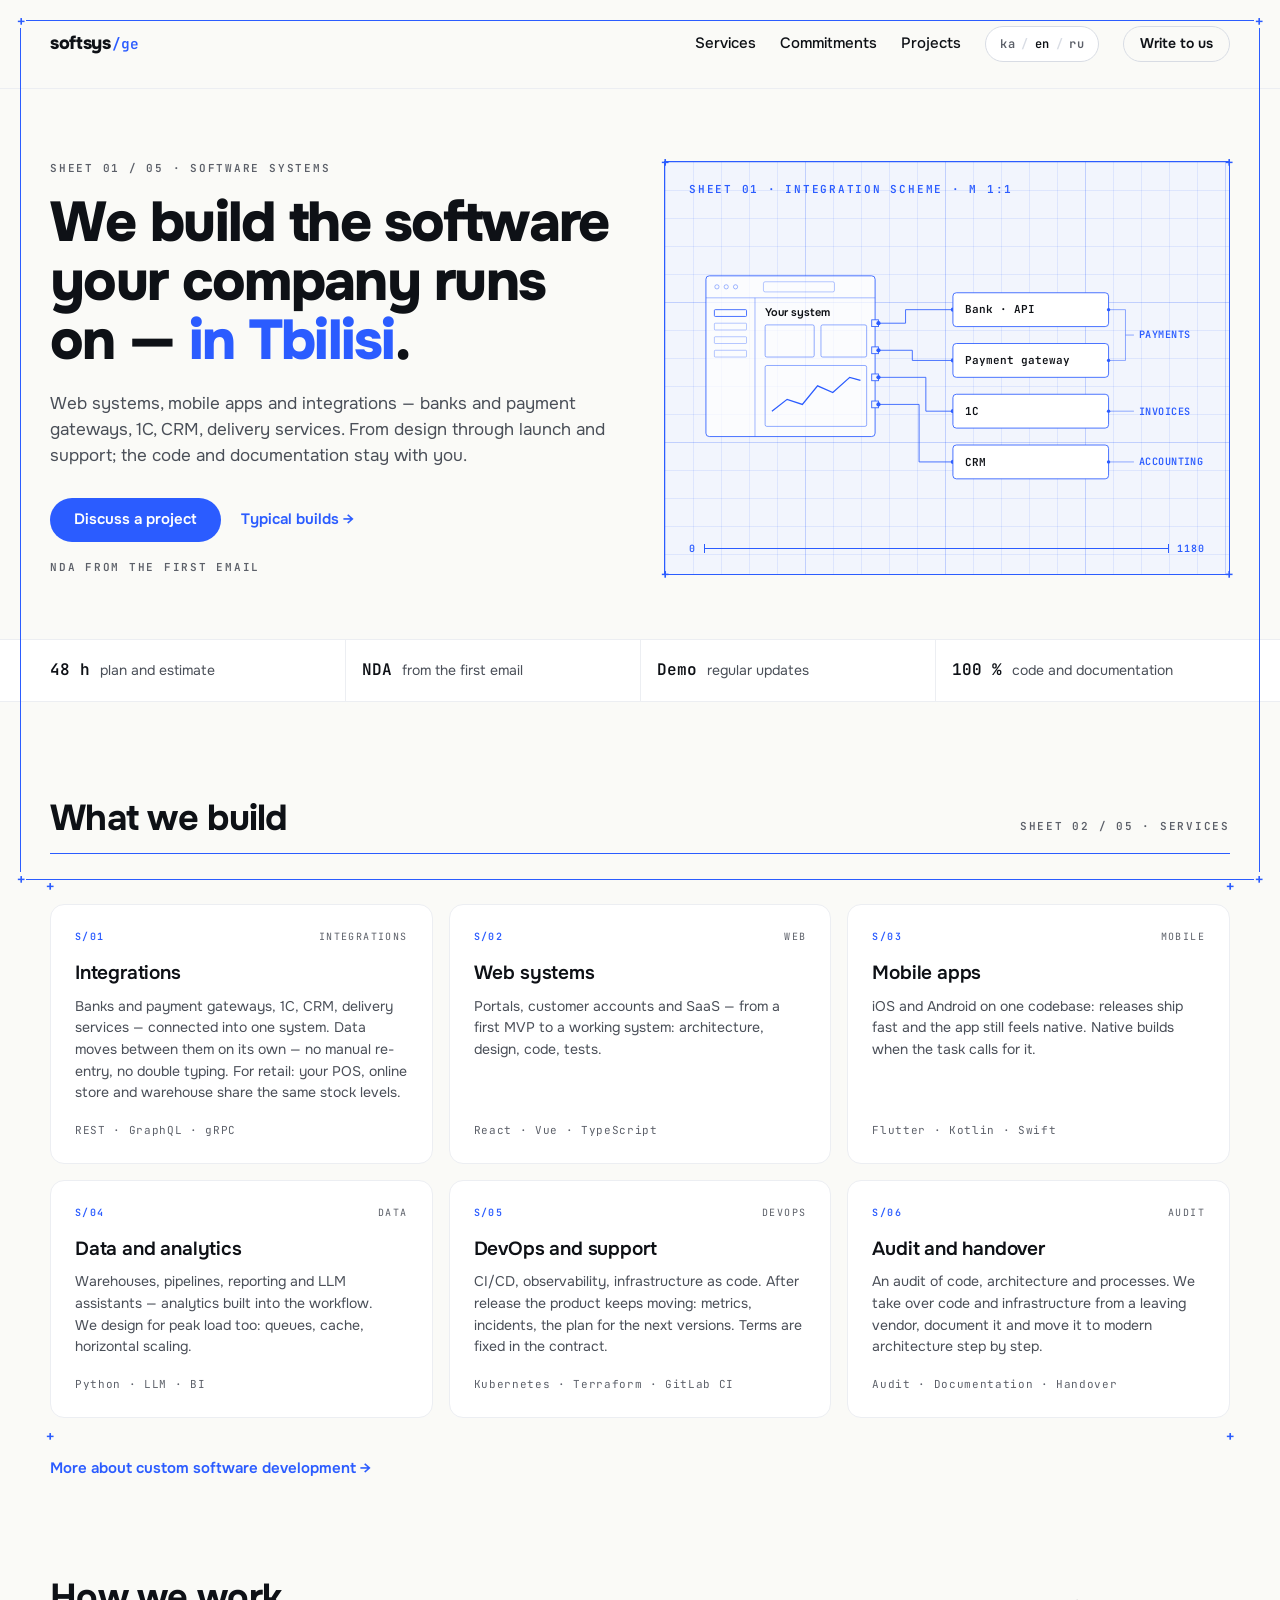
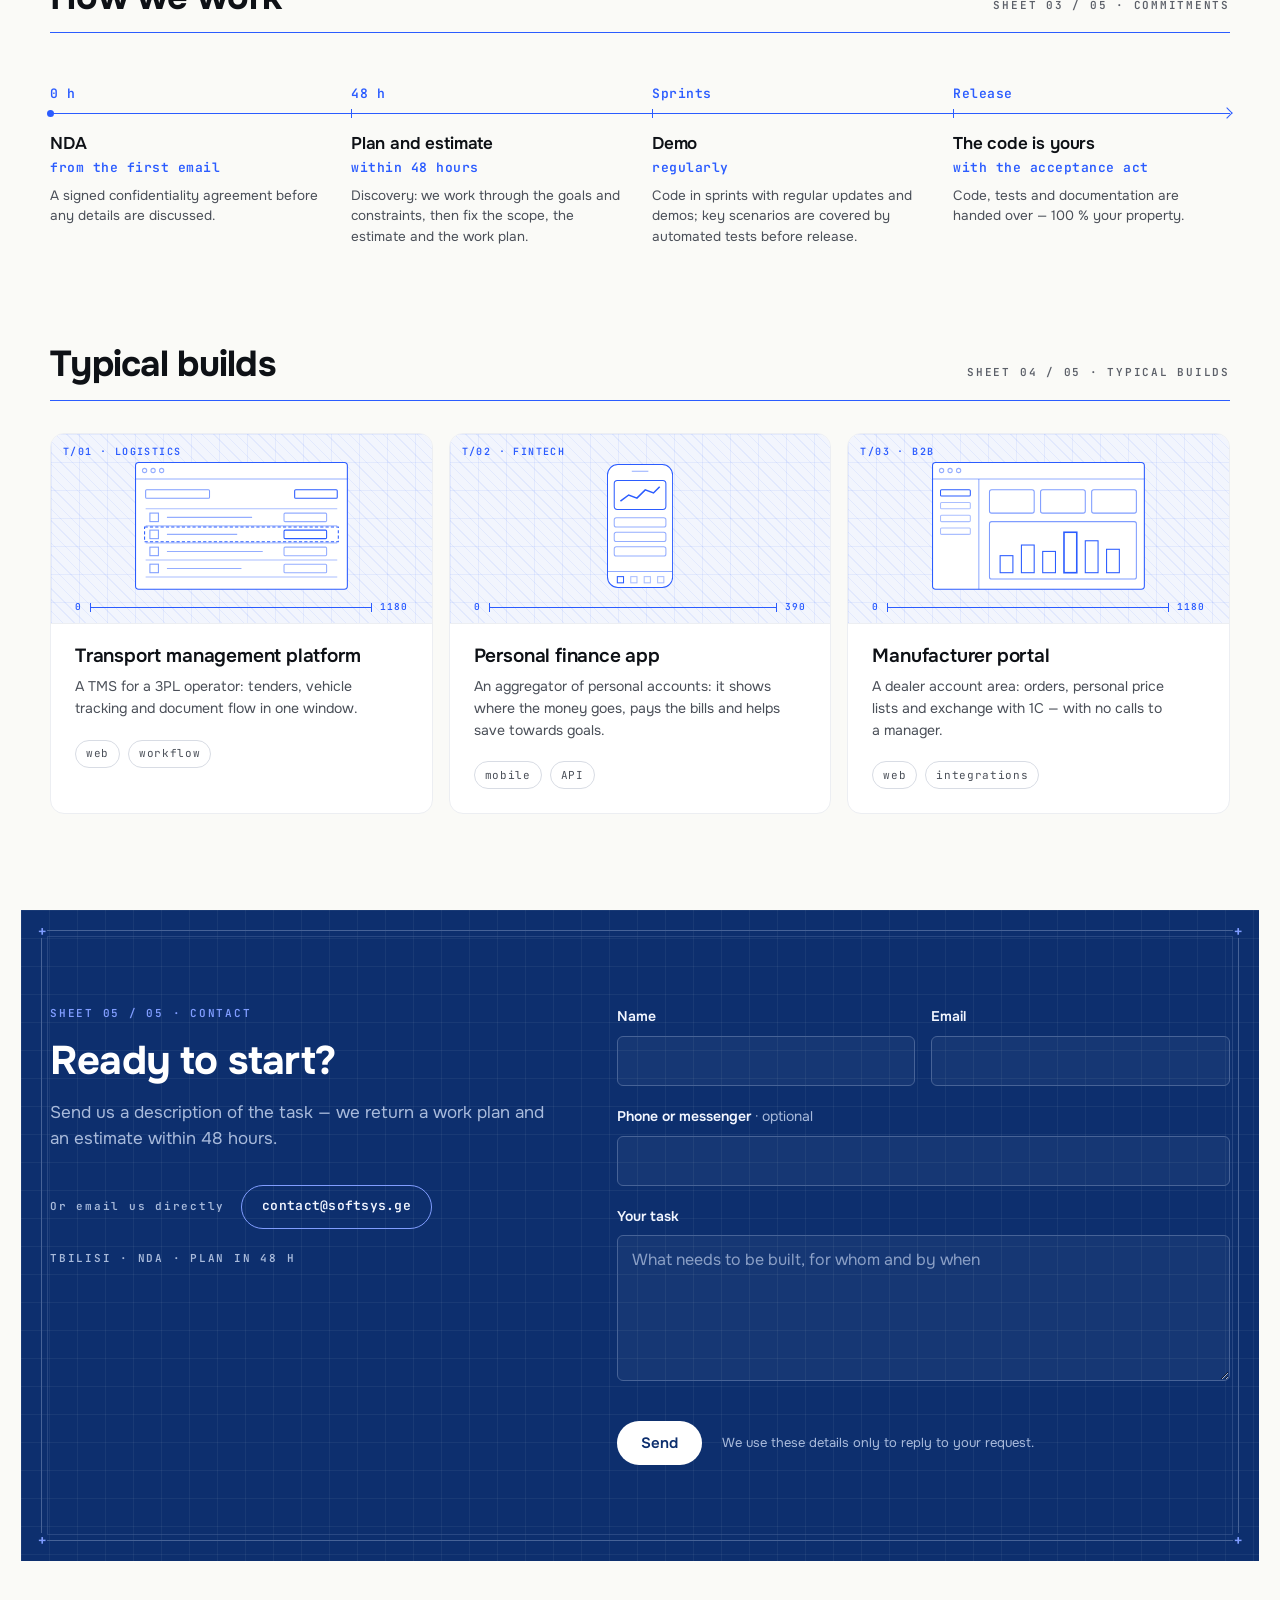
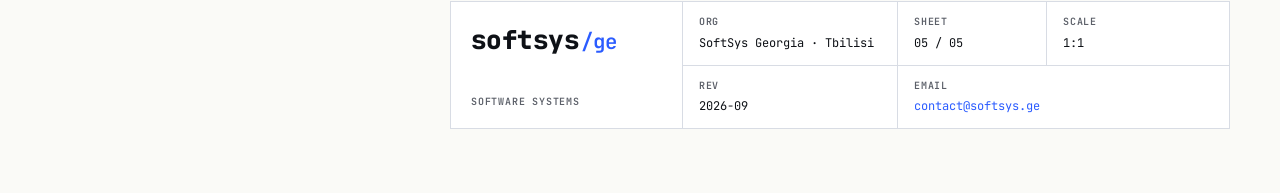
==== commit 3e94e791: "chore: rebuild from softsys-ge-landing bc218d0 (contact form)" ====
--- a/en/index.html
+++ b/en/index.html
@@ -6,7 +6,7 @@
 <link rel="icon" type="image/svg+xml" href="/favicon.svg">
 <!--seo:start-->
 <title>Software systems for business — SoftSys Georgia</title>
-<meta name="description" content="Web systems, mobile apps and integrations for companies in Georgia. A work plan and estimate within 48 hours, NDA from the first email, code and documentation stay with you.">
+<meta name="description" content="Web systems, mobile apps and integrations for companies in Georgia. Plan and estimate within 48 hours, NDA from the first email, the code stays yours.">
 <meta name="robots" content="index,follow,max-image-preview:large">
 <link rel="canonical" href="https://www.softsys.ge/en/">
 <link rel="alternate" hreflang="ka" href="https://www.softsys.ge/">
@@ -17,7 +17,7 @@
 <meta property="og:type" content="website">
 <meta property="og:site_name" content="SoftSys Georgia">
 <meta property="og:title" content="Software systems for business — SoftSys Georgia">
-<meta property="og:description" content="Web systems, mobile apps and integrations for companies in Georgia. A work plan and estimate within 48 hours, NDA from the first email, code and documentation stay with you.">
+<meta property="og:description" content="Web systems, mobile apps and integrations for companies in Georgia. Plan and estimate within 48 hours, NDA from the first email, the code stays yours.">
 <meta property="og:url" content="https://www.softsys.ge/en/">
 <meta property="og:locale" content="en_US">
 <meta property="og:locale:alternate" content="ka_GE">
@@ -28,15 +28,15 @@
 <meta property="og:image:alt" content="The software your company runs on">
 <meta name="twitter:card" content="summary_large_image">
 <meta name="twitter:title" content="Software systems for business — SoftSys Georgia">
-<meta name="twitter:description" content="Web systems, mobile apps and integrations for companies in Georgia. A work plan and estimate within 48 hours, NDA from the first email, code and documentation stay with you.">
+<meta name="twitter:description" content="Web systems, mobile apps and integrations for companies in Georgia. Plan and estimate within 48 hours, NDA from the first email, the code stays yours.">
 <meta name="twitter:image" content="https://www.softsys.ge/og-en.png">
-<script type="application/ld+json">{"@context":"https://schema.org","@graph":[{"@type":"Organization","@id":"https://www.softsys.ge/#organization","name":"SoftSys Georgia","url":"https://www.softsys.ge/","email":"contact@softsys.ge","address":{"@type":"PostalAddress","addressLocality":"Tbilisi","addressCountry":"GE"},"contactPoint":{"@type":"ContactPoint","email":"contact@softsys.ge","contactType":"customer service","availableLanguage":["ka","en","ru"]}},{"@type":"WebSite","@id":"https://www.softsys.ge/#website","name":"SoftSys Georgia","url":"https://www.softsys.ge/","inLanguage":["ka","en","ru"],"publisher":{"@id":"https://www.softsys.ge/#organization"}},{"@type":"WebPage","@id":"https://www.softsys.ge/en/","url":"https://www.softsys.ge/en/","name":"Software systems for business — SoftSys Georgia","description":"Web systems, mobile apps and integrations for companies in Georgia. A work plan and estimate within 48 hours, NDA from the first email, code and documentation stay with you.","inLanguage":"en","isPartOf":{"@id":"https://www.softsys.ge/#website"},"about":{"@id":"https://www.softsys.ge/#organization"}}]}</script>
+<script type="application/ld+json">{"@context":"https://schema.org","@graph":[{"@type":"Organization","@id":"https://www.softsys.ge/#organization","name":"SoftSys Georgia","url":"https://www.softsys.ge/","email":"contact@softsys.ge","address":{"@type":"PostalAddress","addressLocality":"Tbilisi","addressCountry":"GE"},"contactPoint":{"@type":"ContactPoint","email":"contact@softsys.ge","contactType":"customer service","availableLanguage":["ka","en","ru"]}},{"@type":"WebSite","@id":"https://www.softsys.ge/#website","name":"SoftSys Georgia","url":"https://www.softsys.ge/","inLanguage":["ka","en","ru"],"publisher":{"@id":"https://www.softsys.ge/#organization"}},{"@type":"WebPage","@id":"https://www.softsys.ge/en/","url":"https://www.softsys.ge/en/","name":"Software systems for business — SoftSys Georgia","description":"Web systems, mobile apps and integrations for companies in Georgia. Plan and estimate within 48 hours, NDA from the first email, the code stays yours.","inLanguage":"en","isPartOf":{"@id":"https://www.softsys.ge/#website"},"about":{"@id":"https://www.softsys.ge/#organization"}}]}</script>
 <link rel="preload" as="font" type="font/woff2" crossorigin href="/assets/onest-latin-wght-normal-Dun_Rd-l.woff2">
 <link rel="preload" as="font" type="font/woff2" crossorigin href="/assets/jetbrains-mono-latin-wght-normal-B9CIFXIH.woff2"><!--seo:end-->
-  <script type="module" crossorigin src="/assets/index-ZbJDidfa.js"></script>
-  <link rel="stylesheet" crossorigin href="/assets/index-B61wCBmv.css">
+  <script type="module" crossorigin src="/assets/index-BwAKGSek.js"></script>
+  <link rel="stylesheet" crossorigin href="/assets/index-CJi5grqj.css">
 </head>
 <body>
-<div id="app"><div class="sheet"><a class="skip-link" href="#main">Skip to content</a><div class="sheet-frame" aria-hidden="true"><i class="mark tl">+</i><i class="mark tr">+</i><i class="mark bl">+</i><i class="mark br">+</i></div><header class="site-header"><nav class="site-nav container" aria-label="Main navigation"><a class="wordmark" href="#top">softsys<span>/ge</span></a><button class="menu-toggle" type="button" aria-label="Menu" aria-expanded="false" aria-controls="primary-menu"><svg width="24" height="24" viewBox="0 0 24 24" fill="none" stroke="currentColor" stroke-width="1.5" aria-hidden="true"><path d="M3 7h18M3 12h18M3 17h18"></path></svg></button><div id="primary-menu" class="nav-links"><!--[--><a href="#services">Services</a><a href="#commitments">Commitments</a><a href="#builds">Projects</a><!--]--><div class="lang-switch" aria-label="Language"><!--[--><!--[--><!----><a href="/" class="" lang="ka" title="ქართული">ka</a><!--]--><!--[--><span class="lang-sep" aria-hidden="true">/</span><a href="/en/" class="active" aria-current="page" lang="en" title="English">en</a><!--]--><!--[--><span class="lang-sep" aria-hidden="true">/</span><a href="/ru/" class="" lang="ru" title="Русский">ru</a><!--]--><!--]--></div><a class="btn btn-secondary nav-cta" href="mailto:contact@softsys.ge">Write to us</a></div></nav></header><main id="main"><!--[--><section id="top" class="hero container"><div class="hero-text"><div class="label">SHEET 01 / 05 · SOFTWARE SYSTEMS</div><h1>We build the software your company runs on — <em>in Tbilisi</em>.</h1><p class="sub">Web systems, mobile apps and integrations — banks and payment gateways, 1C, CRM, delivery services. From design through launch and support; the code and documentation stay with you.</p><div class="actions"><a class="btn btn-primary" href="mailto:contact@softsys.ge">Discuss a project</a><a class="text-link" href="#builds">Typical builds →</a></div><div class="label note">NDA FROM THE FIRST EMAIL</div></div><figure class="scheme" role="img" aria-label="Integration scheme: your system connected to a bank API, a payment gateway, 1C and a CRM"><div class="corner-marks" aria-hidden="true"><i>+</i><i>+</i><i>+</i><i>+</i></div><div class="label scheme-label"><span class="desktop-only">SHEET 01 · INTEGRATION SCHEME · M 1:1</span><span class="mobile-only">SHEET 01 · SCHEME · M 1:1</span></div><svg class="scheme-svg desktop-only" viewBox="0 0 610 300" fill="none" aria-hidden="true"><rect class="draw" x="20" y="40" width="200" height="190" rx="4" fill="#FFFFFF" fill-opacity=".7" stroke="#2B5CFF" stroke-dasharray="782" stroke-dashoffset="782" style="animation-delay:.1s;animation-duration:1.1s;"></rect><path d="M20 66 H220" stroke="#2B5CFF" stroke-opacity=".5"></path><circle cx="33" cy="53" r="2.5" stroke="#2B5CFF" stroke-opacity=".5"></circle><circle cx="44" cy="53" r="2.5" stroke="#2B5CFF" stroke-opacity=".5"></circle><circle cx="55" cy="53" r="2.5" stroke="#2B5CFF" stroke-opacity=".5"></circle><rect x="88" y="47" width="84" height="12" rx="2" stroke="#2B5CFF" stroke-opacity=".4"></rect><path d="M78 66 V230" stroke="#2B5CFF" stroke-opacity=".5"></path><rect x="30" y="80" width="38" height="8" rx="1" stroke="#2B5CFF"></rect><rect x="30" y="96" width="38" height="8" rx="1" stroke="#2B5CFF" stroke-opacity=".4"></rect><rect x="30" y="112" width="38" height="8" rx="1" stroke="#2B5CFF" stroke-opacity=".4"></rect><rect x="30" y="128" width="38" height="8" rx="1" stroke="#2B5CFF" stroke-opacity=".4"></rect><text class="sys" x="90" y="88">Your system</text><rect x="90" y="98" width="58" height="38" rx="2" stroke="#2B5CFF" stroke-opacity=".6"></rect><rect x="156" y="98" width="54" height="38" rx="2" stroke="#2B5CFF" stroke-opacity=".6"></rect><rect x="90" y="146" width="120" height="72" rx="2" stroke="#2B5CFF" stroke-opacity=".6"></rect><path class="draw" d="M98 200 L116 186 L134 192 L152 170 L170 178 L190 160 L204 164" stroke="#2B5CFF" stroke-width="1.5" stroke-dasharray="130" stroke-dashoffset="130" style="animation-delay:.9s;"></path><rect x="216" y="92" width="8" height="8" fill="#F2F5FD" stroke="#2B5CFF"></rect><rect x="216" y="124" width="8" height="8" fill="#F2F5FD" stroke="#2B5CFF"></rect><rect x="216" y="156" width="8" height="8" fill="#F2F5FD" stroke="#2B5CFF"></rect><rect x="216" y="188" width="8" height="8" fill="#F2F5FD" stroke="#2B5CFF"></rect><path class="draw" d="M224 96 H256 V80 H312" stroke="#2B5CFF" stroke-dasharray="106" stroke-dashoffset="106" style="animation-delay:1s;"></path><path class="draw" d="M224 128 H264 V140 H312" stroke="#2B5CFF" stroke-dasharray="102" stroke-dashoffset="102" style="animation-delay:1.15s;"></path><path class="draw" d="M224 160 H280 V200 H312" stroke="#2B5CFF" stroke-dasharray="130" stroke-dashoffset="130" style="animation-delay:1.3s;"></path><path class="draw" d="M224 192 H272 V260 H312" stroke="#2B5CFF" stroke-dasharray="158" stroke-dashoffset="158" style="animation-delay:1.45s;"></path><g fill="#2B5CFF"><circle cx="224" cy="96" r="2.5"></circle><circle cx="224" cy="128" r="2.5"></circle><circle cx="224" cy="160" r="2.5"></circle><circle cx="224" cy="192" r="2.5"></circle><circle cx="312" cy="80" r="2.5"></circle><circle cx="312" cy="140" r="2.5"></circle><circle cx="312" cy="200" r="2.5"></circle><circle cx="312" cy="260" r="2.5"></circle></g><rect class="draw" x="312" y="60" width="184" height="40" rx="4" fill="#FFFFFF" stroke="#2B5CFF" stroke-dasharray="450" stroke-dashoffset="450" style="animation-delay:1.3s;"></rect><rect class="draw" x="312" y="120" width="184" height="40" rx="4" fill="#FFFFFF" stroke="#2B5CFF" stroke-dasharray="450" stroke-dashoffset="450" style="animation-delay:1.45s;"></rect><rect class="draw" x="312" y="180" width="184" height="40" rx="4" fill="#FFFFFF" stroke="#2B5CFF" stroke-dasharray="450" stroke-dashoffset="450" style="animation-delay:1.6s;"></rect><rect class="draw" x="312" y="240" width="184" height="40" rx="4" fill="#FFFFFF" stroke="#2B5CFF" stroke-dasharray="450" stroke-dashoffset="450" style="animation-delay:1.75s;"></rect><g class="node"><text x="326" y="84.5">Bank · API</text><text x="326" y="144.5">Payment gateway</text><text x="326" y="204.5">1C</text><text x="326" y="264.5">CRM</text></g><g class="fade" stroke="#2B5CFF" stroke-opacity=".6" style="animation-delay:2.1s;"><path d="M496 80 H516 V140 H496 M516 110 H526"></path><path d="M496 200 H526"></path><path d="M496 260 H526"></path><g fill="#2B5CFF" stroke="none"><circle cx="496" cy="80" r="2"></circle><circle cx="496" cy="140" r="2"></circle><circle cx="496" cy="200" r="2"></circle><circle cx="496" cy="260" r="2"></circle></g></g><g class="fade callout" style="animation-delay:2.2s;"><text x="532" y="114">PAYMENTS</text><text x="532" y="204">INVOICES</text><text x="532" y="264">ACCOUNTING</text></g></svg><svg class="scheme-svg mobile-only" viewBox="0 0 330 420" fill="none" aria-hidden="true"><rect class="draw" x="10" y="10" width="310" height="150" rx="4" fill="#FFFFFF" fill-opacity=".7" stroke="#2B5CFF" stroke-dasharray="922" stroke-dashoffset="922" style="animation-delay:.1s;animation-duration:1.1s;"></rect><path d="M10 34 H320" stroke="#2B5CFF" stroke-opacity=".5"></path><circle cx="22" cy="22" r="2" stroke="#2B5CFF" stroke-opacity=".5"></circle><circle cx="31" cy="22" r="2" stroke="#2B5CFF" stroke-opacity=".5"></circle><circle cx="40" cy="22" r="2" stroke="#2B5CFF" stroke-opacity=".5"></circle><rect x="110" y="16" width="110" height="11" rx="2" stroke="#2B5CFF" stroke-opacity=".4"></rect><path d="M76 34 V160" stroke="#2B5CFF" stroke-opacity=".5"></path><rect x="18" y="46" width="48" height="7" rx="1" stroke="#2B5CFF"></rect><rect x="18" y="60" width="48" height="7" rx="1" stroke="#2B5CFF" stroke-opacity=".4"></rect><rect x="18" y="74" width="48" height="7" rx="1" stroke="#2B5CFF" stroke-opacity=".4"></rect><rect x="18" y="88" width="48" height="7" rx="1" stroke="#2B5CFF" stroke-opacity=".4"></rect><text class="sys" x="88" y="52">Your system</text><rect x="88" y="60" width="104" height="30" rx="2" stroke="#2B5CFF" stroke-opacity=".6"></rect><rect x="200" y="60" width="108" height="30" rx="2" stroke="#2B5CFF" stroke-opacity=".6"></rect><rect x="88" y="98" width="220" height="52" rx="2" stroke="#2B5CFF" stroke-opacity=".6"></rect><path class="draw" d="M96 140 L128 128 L160 134 L192 116 L224 122 L256 106 L300 110" stroke="#2B5CFF" stroke-width="1.5" stroke-dasharray="220" stroke-dashoffset="220" style="animation-delay:.9s;"></path><rect x="161" y="156" width="8" height="8" fill="#F2F5FD" stroke="#2B5CFF"></rect><path class="draw" d="M165 164 V180 H24 V388" stroke="#2B5CFF" stroke-dasharray="368" stroke-dashoffset="368" style="animation-delay:1s;animation-duration:1s;"></path><g stroke="#2B5CFF"><path d="M24 220 H40"></path><path d="M24 276 H40"></path><path d="M24 332 H40"></path><path d="M24 388 H40"></path></g><g fill="#2B5CFF"><circle cx="165" cy="164" r="2.5"></circle><circle cx="40" cy="220" r="2.5"></circle><circle cx="40" cy="276" r="2.5"></circle><circle cx="40" cy="332" r="2.5"></circle><circle cx="40" cy="388" r="2.5"></circle></g><rect class="draw" x="40" y="200" width="250" height="40" rx="4" fill="#FFFFFF" stroke="#2B5CFF" stroke-dasharray="582" stroke-dashoffset="582" style="animation-delay:1.3s;"></rect><rect class="draw" x="40" y="256" width="250" height="40" rx="4" fill="#FFFFFF" stroke="#2B5CFF" stroke-dasharray="582" stroke-dashoffset="582" style="animation-delay:1.45s;"></rect><rect class="draw" x="40" y="312" width="250" height="40" rx="4" fill="#FFFFFF" stroke="#2B5CFF" stroke-dasharray="582" stroke-dashoffset="582" style="animation-delay:1.6s;"></rect><rect class="draw" x="40" y="368" width="250" height="40" rx="4" fill="#FFFFFF" stroke="#2B5CFF" stroke-dasharray="582" stroke-dashoffset="582" style="animation-delay:1.75s;"></rect><g class="node"><text x="54" y="224.5">Bank · API</text><text x="54" y="280.5">Payment gateway</text><text x="54" y="336.5">1C</text><text x="54" y="392.5">CRM</text></g></svg><div class="dim" aria-hidden="true"><span>0</span><i></i><span class="desktop-only">1180</span><span class="mobile-only">390</span></div></figure></section><section class="strip" aria-label="SoftSys"><div class="container strip-grid"><!--[--><div class="strip-item"><b>48 h</b><span>plan and estimate</span></div><div class="strip-item"><b>NDA</b><span>from the first email</span></div><div class="strip-item"><b>2 weeks</b><span>demo</span></div><div class="strip-item"><b>100 %</b><span>code and documentation</span></div><!--]--></div></section><section id="services" class="section container"><div class="section-head"><h2>What we build</h2><div class="label">SHEET 02 / 05 · SERVICES</div></div><div class="cropped"><div class="corner-marks" aria-hidden="true"><i>+</i><i>+</i><i>+</i><i>+</i></div><div class="cards"><!--[--><article class="card"><div class="card-head"><span class="code">S/01</span><span class="cat">INTEGRATIONS</span></div><h3>Integrations</h3><p>Banks and payment gateways, 1C, CRM, delivery services — connected into one system. Data moves between them on its own — no manual re-entry, no double typing. For retail: your POS, online store and warehouse share the same stock levels.</p><div class="tech">REST · GraphQL · gRPC</div></article><article class="card"><div class="card-head"><span class="code">S/02</span><span class="cat">WEB</span></div><h3>Web systems</h3><p>Portals, customer accounts and SaaS — from a first MVP to a working system: architecture, design, code, tests.</p><div class="tech">React · Vue · TypeScript</div></article><article class="card"><div class="card-head"><span class="code">S/03</span><span class="cat">MOBILE</span></div><h3>Mobile apps</h3><p>iOS and Android on one codebase: releases ship fast and the app still feels native. Native builds when the task calls for it.</p><div class="tech">Flutter · Kotlin · Swift</div></article><article class="card"><div class="card-head"><span class="code">S/04</span><span class="cat">DATA</span></div><h3>Data and analytics</h3><p>Warehouses, pipelines, reporting and LLM assistants — analytics built into the workflow. We design for peak load too: queues, cache, horizontal scaling.</p><div class="tech">Python · LLM · BI</div></article><article class="card"><div class="card-head"><span class="code">S/05</span><span class="cat">DEVOPS</span></div><h3>DevOps and support</h3><p>CI/CD, observability, infrastructure as code. After release the product keeps moving: metrics, incidents, the plan for the next versions. Terms are fixed in the contract.</p><div class="tech">Kubernetes · Terraform · GitLab CI</div></article><article class="card"><div class="card-head"><span class="code">S/06</span><span class="cat">AUDIT</span></div><h3>Audit and handover</h3><p>An audit of code, architecture and processes. We take over code and infrastructure from a leaving vendor, document it and move it to modern architecture step by step.</p><div class="tech">Audit · Documentation · Handover</div></article><!--]--></div></div><p class="more"><a class="text-link" href="/en/software-development/">More about custom software development →</a></p></section><section id="commitments" class="section container"><div class="section-head"><h2>How we work</h2><div class="label">SHEET 03 / 05 · COMMITMENTS</div></div><ol class="chain"><!--[--><li class="point"><div class="tick" aria-hidden="true"><b>0 h</b></div><h3>NDA</h3><div class="q">from the first email</div><p>A signed confidentiality agreement before any details are discussed.</p></li><li class="point"><div class="tick" aria-hidden="true"><b>48 h</b></div><h3>Plan and estimate</h3><div class="q">within 48 hours</div><p>Discovery: we work through the goals and constraints, then fix the scope, the estimate and the work plan.</p></li><li class="point"><div class="tick" aria-hidden="true"><b>2 weeks</b></div><h3>Demo</h3><div class="q">every two weeks</div><p>Code in sprints with a demo every two weeks; key scenarios are covered by automated tests before release.</p></li><li class="last point"><div class="tick" aria-hidden="true"><b>Release</b></div><h3>The code is yours</h3><div class="q">with the acceptance act</div><p>Code, tests and documentation are handed over — 100 % your property.</p></li><!--]--></ol></section><section id="builds" class="section container"><div class="section-head"><h2>Typical builds</h2><div class="label">SHEET 04 / 05 · TYPICAL BUILDS</div></div><div class="builds"><!--[--><article class="build"><div class="preview" aria-hidden="true"><span class="code">T/01 · LOGISTICS</span><svg class="wire wide" viewBox="0 0 200 120" fill="none" stroke="#2B5CFF"><rect x=".5" y=".5" width="199" height="119" rx="3" fill="#FFFFFF"></rect><path d="M.5 16 H199.5" stroke-opacity=".5"></path><circle cx="9" cy="8" r="2" stroke-opacity=".5"></circle><circle cx="17" cy="8" r="2" stroke-opacity=".5"></circle><circle cx="25" cy="8" r="2" stroke-opacity=".5"></circle><rect x="10" y="26" width="60" height="8" rx="1" stroke-opacity=".6"></rect><rect x="150" y="26" width="40" height="8" rx="1"></rect><path d="M10 44 H190 M10 60 H190 M10 76 H190 M10 92 H190 M10 108 H190" stroke-opacity=".4"></path><rect x="14" y="48" width="8" height="8" stroke-opacity=".6"></rect><rect x="14" y="64" width="8" height="8" stroke-opacity=".6"></rect><rect x="14" y="80" width="8" height="8" stroke-opacity=".6"></rect><rect x="14" y="96" width="8" height="8" stroke-opacity=".6"></rect><path d="M30 52 H110 M30 68 H96 M30 84 H120 M30 100 H100" stroke-opacity=".5"></path><rect x="140" y="48" width="40" height="8" rx="1" stroke-opacity=".5"></rect><rect x="140" y="80" width="40" height="8" rx="1" stroke-opacity=".5"></rect><rect x="9" y="61" width="182" height="14" stroke-dasharray="3 2"></rect><rect x="140" y="64" width="40" height="8" rx="1"></rect><rect x="140" y="96" width="40" height="8" rx="1" stroke-opacity=".5"></rect></svg><div class="dim small"><span>0</span><i></i><span>1180</span></div></div><div class="build-body"><h3>Transport management platform</h3><p>A TMS for a 3PL operator: tenders, vehicle tracking and document flow in one window.</p><div class="chips"><!--[--><span class="chip">web</span><span class="chip">workflow</span><!--]--></div></div></article><article class="build"><div class="preview" aria-hidden="true"><span class="code">T/02 · FINTECH</span><svg class="wire tall" viewBox="0 0 64 120" fill="none" stroke="#2B5CFF"><rect x=".5" y=".5" width="63" height="119" rx="10" fill="#FFFFFF"></rect><path d="M24 7 H40" stroke-opacity=".5"></path><rect x="7" y="16" width="50" height="28" rx="3"></rect><path d="M13 36 L21 30 L29 33 L37 25 L45 28 L51 22" stroke-width="1.5"></path><rect x="7" y="52" width="50" height="9" rx="2" stroke-opacity=".5"></rect><rect x="7" y="66" width="50" height="9" rx="2" stroke-opacity=".5"></rect><rect x="7" y="80" width="50" height="9" rx="2" stroke-opacity=".5"></rect><path d="M.5 104 H63.5" stroke-opacity=".5"></path><rect x="10" y="109" width="6" height="6"></rect><rect x="23" y="109" width="6" height="6" stroke-opacity=".4"></rect><rect x="36" y="109" width="6" height="6" stroke-opacity=".4"></rect><rect x="49" y="109" width="6" height="6" stroke-opacity=".4"></rect></svg><div class="dim small"><span>0</span><i></i><span>390</span></div></div><div class="build-body"><h3>Personal finance app</h3><p>An aggregator of personal accounts: it shows where the money goes, pays the bills and helps save towards goals.</p><div class="chips"><!--[--><span class="chip">mobile</span><span class="chip">API</span><!--]--></div></div></article><article class="build"><div class="preview" aria-hidden="true"><span class="code">T/03 · B2B</span><svg class="wire wide" viewBox="0 0 200 120" fill="none" stroke="#2B5CFF"><rect x=".5" y=".5" width="199" height="119" rx="3" fill="#FFFFFF"></rect><path d="M.5 16 H199.5" stroke-opacity=".5"></path><circle cx="9" cy="8" r="2" stroke-opacity=".5"></circle><circle cx="17" cy="8" r="2" stroke-opacity=".5"></circle><circle cx="25" cy="8" r="2" stroke-opacity=".5"></circle><path d="M44 16 V119.5" stroke-opacity=".5"></path><rect x="8" y="26" width="28" height="6" rx="1"></rect><rect x="8" y="38" width="28" height="6" rx="1" stroke-opacity=".4"></rect><rect x="8" y="50" width="28" height="6" rx="1" stroke-opacity=".4"></rect><rect x="8" y="62" width="28" height="6" rx="1" stroke-opacity=".4"></rect><rect x="54" y="26" width="42" height="22" rx="2" stroke-opacity=".6"></rect><rect x="102" y="26" width="42" height="22" rx="2" stroke-opacity=".6"></rect><rect x="150" y="26" width="42" height="22" rx="2" stroke-opacity=".6"></rect><rect x="54" y="56" width="138" height="54" rx="2" stroke-opacity=".6"></rect><rect x="64" y="88" width="12" height="16"></rect><rect x="84" y="78" width="12" height="26"></rect><rect x="104" y="84" width="12" height="20"></rect><rect x="124" y="66" width="12" height="38" stroke-width="1.5"></rect><rect x="144" y="74" width="12" height="30"></rect><rect x="164" y="82" width="12" height="22"></rect></svg><div class="dim small"><span>0</span><i></i><span>1180</span></div></div><div class="build-body"><h3>Manufacturer portal</h3><p>A dealer account area: orders, personal price lists and exchange with 1C — with no calls to a manager.</p><div class="chips"><!--[--><span class="chip">web</span><span class="chip">integrations</span><!--]--></div></div></article><!--]--></div></section><!--]--><section id="contact" class="contact"><div class="bp-grid" aria-hidden="true"></div><div class="bp-frame" aria-hidden="true"><i class="mark tl">+</i><i class="mark tr">+</i><i class="mark bl">+</i><i class="mark br">+</i></div><div class="bp-frame inner" aria-hidden="true"></div><div class="container contact-body"><div class="label">SHEET 05 / 05 · CONTACT</div><h2>Ready to start?</h2><p>Send us a description of the task — we return a work plan and an estimate within 48 hours.</p><div class="actions"><a class="btn btn-white" href="mailto:contact@softsys.ge">Write to us</a><a class="btn btn-outline mono" href="mailto:contact@softsys.ge">contact@softsys.ge</a></div><div class="label facts">TBILISI · NDA · PLAN IN 48 H</div></div></section></main><footer class="stamp-wrap container"><div class="stamp"><div class="stamp-main"><div class="wordmark large"> softsys<span>/ge</span></div><div class="stamp-tag">SOFTWARE SYSTEMS</div></div><div class="stamp-cell org"><small>ORG</small><span>SoftSys Georgia · Tbilisi</span></div><div class="stamp-cell"><small>SHEET</small><span>05 / 05</span></div><div class="stamp-cell"><small>SCALE</small><span>1:1</span></div><div class="stamp-cell"><small>REV</small><span>2026-09</span></div><div class="stamp-cell wide"><small>EMAIL</small><a href="mailto:contact@softsys.ge">contact@softsys.ge</a></div></div></footer></div></div>
+<div id="app"><div class="sheet"><a class="skip-link" href="#main">Skip to content</a><div class="sheet-frame" aria-hidden="true"><i class="mark tl">+</i><i class="mark tr">+</i><i class="mark bl">+</i><i class="mark br">+</i></div><header class="site-header"><nav class="site-nav container" aria-label="Main navigation"><a class="wordmark" href="#top">softsys<span>/ge</span></a><button class="menu-toggle" type="button" aria-label="Menu" aria-expanded="false" aria-controls="primary-menu"><svg width="24" height="24" viewBox="0 0 24 24" fill="none" stroke="currentColor" stroke-width="1.5" aria-hidden="true"><path d="M3 7h18M3 12h18M3 17h18"></path></svg></button><div id="primary-menu" class="nav-links"><!--[--><a href="#services">Services</a><a href="#commitments">Commitments</a><a href="#builds">Projects</a><!--]--><div class="lang-switch" aria-label="Language"><!--[--><!--[--><!----><a href="/" class="" lang="ka" title="ქართული">ka</a><!--]--><!--[--><span class="lang-sep" aria-hidden="true">/</span><a href="/en/" class="active" aria-current="page" lang="en" title="English">en</a><!--]--><!--[--><span class="lang-sep" aria-hidden="true">/</span><a href="/ru/" class="" lang="ru" title="Русский">ru</a><!--]--><!--]--></div><a class="btn btn-secondary nav-cta" href="#contact">Write to us</a></div></nav></header><main id="main"><!--[--><section id="top" class="hero container"><div class="hero-text"><div class="label">SHEET 01 / 05 · SOFTWARE SYSTEMS</div><h1>We build the software your company runs on — <em>in Tbilisi</em>.</h1><p class="sub">Web systems, mobile apps and integrations — banks and payment gateways, 1C, CRM, delivery services. From design through launch and support; the code and documentation stay with you.</p><div class="actions"><a class="btn btn-primary" href="#contact">Discuss a project</a><a class="text-link" href="#builds">Typical builds →</a></div><div class="label note">NDA FROM THE FIRST EMAIL</div></div><figure class="scheme" role="img" aria-label="Integration scheme: your system connected to a bank API, a payment gateway, 1C and a CRM"><div class="corner-marks" aria-hidden="true"><i>+</i><i>+</i><i>+</i><i>+</i></div><div class="label scheme-label"><span class="desktop-only">SHEET 01 · INTEGRATION SCHEME · M 1:1</span><span class="mobile-only">SHEET 01 · SCHEME · M 1:1</span></div><svg class="scheme-svg desktop-only" viewBox="0 0 610 300" fill="none" aria-hidden="true"><rect class="draw" x="20" y="40" width="200" height="190" rx="4" fill="#FFFFFF" fill-opacity=".7" stroke="#2B5CFF" stroke-dasharray="782" stroke-dashoffset="782" style="animation-delay:.1s;animation-duration:1.1s;"></rect><path d="M20 66 H220" stroke="#2B5CFF" stroke-opacity=".5"></path><circle cx="33" cy="53" r="2.5" stroke="#2B5CFF" stroke-opacity=".5"></circle><circle cx="44" cy="53" r="2.5" stroke="#2B5CFF" stroke-opacity=".5"></circle><circle cx="55" cy="53" r="2.5" stroke="#2B5CFF" stroke-opacity=".5"></circle><rect x="88" y="47" width="84" height="12" rx="2" stroke="#2B5CFF" stroke-opacity=".4"></rect><path d="M78 66 V230" stroke="#2B5CFF" stroke-opacity=".5"></path><rect x="30" y="80" width="38" height="8" rx="1" stroke="#2B5CFF"></rect><rect x="30" y="96" width="38" height="8" rx="1" stroke="#2B5CFF" stroke-opacity=".4"></rect><rect x="30" y="112" width="38" height="8" rx="1" stroke="#2B5CFF" stroke-opacity=".4"></rect><rect x="30" y="128" width="38" height="8" rx="1" stroke="#2B5CFF" stroke-opacity=".4"></rect><text class="sys" x="90" y="88">Your system</text><rect x="90" y="98" width="58" height="38" rx="2" stroke="#2B5CFF" stroke-opacity=".6"></rect><rect x="156" y="98" width="54" height="38" rx="2" stroke="#2B5CFF" stroke-opacity=".6"></rect><rect x="90" y="146" width="120" height="72" rx="2" stroke="#2B5CFF" stroke-opacity=".6"></rect><path class="draw" d="M98 200 L116 186 L134 192 L152 170 L170 178 L190 160 L204 164" stroke="#2B5CFF" stroke-width="1.5" stroke-dasharray="130" stroke-dashoffset="130" style="animation-delay:.9s;"></path><rect x="216" y="92" width="8" height="8" fill="#F2F5FD" stroke="#2B5CFF"></rect><rect x="216" y="124" width="8" height="8" fill="#F2F5FD" stroke="#2B5CFF"></rect><rect x="216" y="156" width="8" height="8" fill="#F2F5FD" stroke="#2B5CFF"></rect><rect x="216" y="188" width="8" height="8" fill="#F2F5FD" stroke="#2B5CFF"></rect><path class="draw" d="M224 96 H256 V80 H312" stroke="#2B5CFF" stroke-dasharray="106" stroke-dashoffset="106" style="animation-delay:1s;"></path><path class="draw" d="M224 128 H264 V140 H312" stroke="#2B5CFF" stroke-dasharray="102" stroke-dashoffset="102" style="animation-delay:1.15s;"></path><path class="draw" d="M224 160 H280 V200 H312" stroke="#2B5CFF" stroke-dasharray="130" stroke-dashoffset="130" style="animation-delay:1.3s;"></path><path class="draw" d="M224 192 H272 V260 H312" stroke="#2B5CFF" stroke-dasharray="158" stroke-dashoffset="158" style="animation-delay:1.45s;"></path><g fill="#2B5CFF"><circle cx="224" cy="96" r="2.5"></circle><circle cx="224" cy="128" r="2.5"></circle><circle cx="224" cy="160" r="2.5"></circle><circle cx="224" cy="192" r="2.5"></circle><circle cx="312" cy="80" r="2.5"></circle><circle cx="312" cy="140" r="2.5"></circle><circle cx="312" cy="200" r="2.5"></circle><circle cx="312" cy="260" r="2.5"></circle></g><rect class="draw" x="312" y="60" width="184" height="40" rx="4" fill="#FFFFFF" stroke="#2B5CFF" stroke-dasharray="450" stroke-dashoffset="450" style="animation-delay:1.3s;"></rect><rect class="draw" x="312" y="120" width="184" height="40" rx="4" fill="#FFFFFF" stroke="#2B5CFF" stroke-dasharray="450" stroke-dashoffset="450" style="animation-delay:1.45s;"></rect><rect class="draw" x="312" y="180" width="184" height="40" rx="4" fill="#FFFFFF" stroke="#2B5CFF" stroke-dasharray="450" stroke-dashoffset="450" style="animation-delay:1.6s;"></rect><rect class="draw" x="312" y="240" width="184" height="40" rx="4" fill="#FFFFFF" stroke="#2B5CFF" stroke-dasharray="450" stroke-dashoffset="450" style="animation-delay:1.75s;"></rect><g class="node"><text x="326" y="84.5">Bank · API</text><text x="326" y="144.5">Payment gateway</text><text x="326" y="204.5">1C</text><text x="326" y="264.5">CRM</text></g><g class="fade" stroke="#2B5CFF" stroke-opacity=".6" style="animation-delay:2.1s;"><path d="M496 80 H516 V140 H496 M516 110 H526"></path><path d="M496 200 H526"></path><path d="M496 260 H526"></path><g fill="#2B5CFF" stroke="none"><circle cx="496" cy="80" r="2"></circle><circle cx="496" cy="140" r="2"></circle><circle cx="496" cy="200" r="2"></circle><circle cx="496" cy="260" r="2"></circle></g></g><g class="fade callout" style="animation-delay:2.2s;"><text x="532" y="114">PAYMENTS</text><text x="532" y="204">INVOICES</text><text x="532" y="264">ACCOUNTING</text></g></svg><svg class="scheme-svg mobile-only" viewBox="0 0 330 420" fill="none" aria-hidden="true"><rect class="draw" x="10" y="10" width="310" height="150" rx="4" fill="#FFFFFF" fill-opacity=".7" stroke="#2B5CFF" stroke-dasharray="922" stroke-dashoffset="922" style="animation-delay:.1s;animation-duration:1.1s;"></rect><path d="M10 34 H320" stroke="#2B5CFF" stroke-opacity=".5"></path><circle cx="22" cy="22" r="2" stroke="#2B5CFF" stroke-opacity=".5"></circle><circle cx="31" cy="22" r="2" stroke="#2B5CFF" stroke-opacity=".5"></circle><circle cx="40" cy="22" r="2" stroke="#2B5CFF" stroke-opacity=".5"></circle><rect x="110" y="16" width="110" height="11" rx="2" stroke="#2B5CFF" stroke-opacity=".4"></rect><path d="M76 34 V160" stroke="#2B5CFF" stroke-opacity=".5"></path><rect x="18" y="46" width="48" height="7" rx="1" stroke="#2B5CFF"></rect><rect x="18" y="60" width="48" height="7" rx="1" stroke="#2B5CFF" stroke-opacity=".4"></rect><rect x="18" y="74" width="48" height="7" rx="1" stroke="#2B5CFF" stroke-opacity=".4"></rect><rect x="18" y="88" width="48" height="7" rx="1" stroke="#2B5CFF" stroke-opacity=".4"></rect><text class="sys" x="88" y="52">Your system</text><rect x="88" y="60" width="104" height="30" rx="2" stroke="#2B5CFF" stroke-opacity=".6"></rect><rect x="200" y="60" width="108" height="30" rx="2" stroke="#2B5CFF" stroke-opacity=".6"></rect><rect x="88" y="98" width="220" height="52" rx="2" stroke="#2B5CFF" stroke-opacity=".6"></rect><path class="draw" d="M96 140 L128 128 L160 134 L192 116 L224 122 L256 106 L300 110" stroke="#2B5CFF" stroke-width="1.5" stroke-dasharray="220" stroke-dashoffset="220" style="animation-delay:.9s;"></path><rect x="161" y="156" width="8" height="8" fill="#F2F5FD" stroke="#2B5CFF"></rect><path class="draw" d="M165 164 V180 H24 V388" stroke="#2B5CFF" stroke-dasharray="368" stroke-dashoffset="368" style="animation-delay:1s;animation-duration:1s;"></path><g stroke="#2B5CFF"><path d="M24 220 H40"></path><path d="M24 276 H40"></path><path d="M24 332 H40"></path><path d="M24 388 H40"></path></g><g fill="#2B5CFF"><circle cx="165" cy="164" r="2.5"></circle><circle cx="40" cy="220" r="2.5"></circle><circle cx="40" cy="276" r="2.5"></circle><circle cx="40" cy="332" r="2.5"></circle><circle cx="40" cy="388" r="2.5"></circle></g><rect class="draw" x="40" y="200" width="250" height="40" rx="4" fill="#FFFFFF" stroke="#2B5CFF" stroke-dasharray="582" stroke-dashoffset="582" style="animation-delay:1.3s;"></rect><rect class="draw" x="40" y="256" width="250" height="40" rx="4" fill="#FFFFFF" stroke="#2B5CFF" stroke-dasharray="582" stroke-dashoffset="582" style="animation-delay:1.45s;"></rect><rect class="draw" x="40" y="312" width="250" height="40" rx="4" fill="#FFFFFF" stroke="#2B5CFF" stroke-dasharray="582" stroke-dashoffset="582" style="animation-delay:1.6s;"></rect><rect class="draw" x="40" y="368" width="250" height="40" rx="4" fill="#FFFFFF" stroke="#2B5CFF" stroke-dasharray="582" stroke-dashoffset="582" style="animation-delay:1.75s;"></rect><g class="node"><text x="54" y="224.5">Bank · API</text><text x="54" y="280.5">Payment gateway</text><text x="54" y="336.5">1C</text><text x="54" y="392.5">CRM</text></g></svg><div class="dim" aria-hidden="true"><span>0</span><i></i><span class="desktop-only">1180</span><span class="mobile-only">390</span></div></figure></section><section class="strip" aria-label="SoftSys"><div class="container strip-grid"><!--[--><div class="strip-item"><b>48 h</b><span>plan and estimate</span></div><div class="strip-item"><b>NDA</b><span>from the first email</span></div><div class="strip-item"><b>Demo</b><span>regular updates</span></div><div class="strip-item"><b>100 %</b><span>code and documentation</span></div><!--]--></div></section><section id="services" class="section container"><div class="section-head"><h2>What we build</h2><div class="label">SHEET 02 / 05 · SERVICES</div></div><div class="cropped"><div class="corner-marks" aria-hidden="true"><i>+</i><i>+</i><i>+</i><i>+</i></div><div class="cards"><!--[--><article class="card"><div class="card-head"><span class="code">S/01</span><span class="cat">INTEGRATIONS</span></div><h3>Integrations</h3><p>Banks and payment gateways, 1C, CRM, delivery services — connected into one system. Data moves between them on its own — no manual re-entry, no double typing. For retail: your POS, online store and warehouse share the same stock levels.</p><div class="tech">REST · GraphQL · gRPC</div></article><article class="card"><div class="card-head"><span class="code">S/02</span><span class="cat">WEB</span></div><h3>Web systems</h3><p>Portals, customer accounts and SaaS — from a first MVP to a working system: architecture, design, code, tests.</p><div class="tech">React · Vue · TypeScript</div></article><article class="card"><div class="card-head"><span class="code">S/03</span><span class="cat">MOBILE</span></div><h3>Mobile apps</h3><p>iOS and Android on one codebase: releases ship fast and the app still feels native. Native builds when the task calls for it.</p><div class="tech">Flutter · Kotlin · Swift</div></article><article class="card"><div class="card-head"><span class="code">S/04</span><span class="cat">DATA</span></div><h3>Data and analytics</h3><p>Warehouses, pipelines, reporting and LLM assistants — analytics built into the workflow. We design for peak load too: queues, cache, horizontal scaling.</p><div class="tech">Python · LLM · BI</div></article><article class="card"><div class="card-head"><span class="code">S/05</span><span class="cat">DEVOPS</span></div><h3>DevOps and support</h3><p>CI/CD, observability, infrastructure as code. After release the product keeps moving: metrics, incidents, the plan for the next versions. Terms are fixed in the contract.</p><div class="tech">Kubernetes · Terraform · GitLab CI</div></article><article class="card"><div class="card-head"><span class="code">S/06</span><span class="cat">AUDIT</span></div><h3>Audit and handover</h3><p>An audit of code, architecture and processes. We take over code and infrastructure from a leaving vendor, document it and move it to modern architecture step by step.</p><div class="tech">Audit · Documentation · Handover</div></article><!--]--></div></div><p class="more"><a class="text-link" href="/en/software-development/">More about custom software development →</a></p></section><section id="commitments" class="section container"><div class="section-head"><h2>How we work</h2><div class="label">SHEET 03 / 05 · COMMITMENTS</div></div><ol class="chain"><!--[--><li class="point"><div class="tick" aria-hidden="true"><b>0 h</b></div><h3>NDA</h3><div class="q">from the first email</div><p>A signed confidentiality agreement before any details are discussed.</p></li><li class="point"><div class="tick" aria-hidden="true"><b>48 h</b></div><h3>Plan and estimate</h3><div class="q">within 48 hours</div><p>Discovery: we work through the goals and constraints, then fix the scope, the estimate and the work plan.</p></li><li class="point"><div class="tick" aria-hidden="true"><b>Sprints</b></div><h3>Demo</h3><div class="q">regularly</div><p>Code in sprints with regular updates and demos; key scenarios are covered by automated tests before release.</p></li><li class="last point"><div class="tick" aria-hidden="true"><b>Release</b></div><h3>The code is yours</h3><div class="q">with the acceptance act</div><p>Code, tests and documentation are handed over — 100 % your property.</p></li><!--]--></ol></section><section id="builds" class="section container"><div class="section-head"><h2>Typical builds</h2><div class="label">SHEET 04 / 05 · TYPICAL BUILDS</div></div><div class="builds"><!--[--><article class="build"><div class="preview" aria-hidden="true"><span class="code">T/01 · LOGISTICS</span><svg class="wire wide" viewBox="0 0 200 120" fill="none" stroke="#2B5CFF"><rect x=".5" y=".5" width="199" height="119" rx="3" fill="#FFFFFF"></rect><path d="M.5 16 H199.5" stroke-opacity=".5"></path><circle cx="9" cy="8" r="2" stroke-opacity=".5"></circle><circle cx="17" cy="8" r="2" stroke-opacity=".5"></circle><circle cx="25" cy="8" r="2" stroke-opacity=".5"></circle><rect x="10" y="26" width="60" height="8" rx="1" stroke-opacity=".6"></rect><rect x="150" y="26" width="40" height="8" rx="1"></rect><path d="M10 44 H190 M10 60 H190 M10 76 H190 M10 92 H190 M10 108 H190" stroke-opacity=".4"></path><rect x="14" y="48" width="8" height="8" stroke-opacity=".6"></rect><rect x="14" y="64" width="8" height="8" stroke-opacity=".6"></rect><rect x="14" y="80" width="8" height="8" stroke-opacity=".6"></rect><rect x="14" y="96" width="8" height="8" stroke-opacity=".6"></rect><path d="M30 52 H110 M30 68 H96 M30 84 H120 M30 100 H100" stroke-opacity=".5"></path><rect x="140" y="48" width="40" height="8" rx="1" stroke-opacity=".5"></rect><rect x="140" y="80" width="40" height="8" rx="1" stroke-opacity=".5"></rect><rect x="9" y="61" width="182" height="14" stroke-dasharray="3 2"></rect><rect x="140" y="64" width="40" height="8" rx="1"></rect><rect x="140" y="96" width="40" height="8" rx="1" stroke-opacity=".5"></rect></svg><div class="dim small"><span>0</span><i></i><span>1180</span></div></div><div class="build-body"><h3>Transport management platform</h3><p>A TMS for a 3PL operator: tenders, vehicle tracking and document flow in one window.</p><div class="chips"><!--[--><span class="chip">web</span><span class="chip">workflow</span><!--]--></div></div></article><article class="build"><div class="preview" aria-hidden="true"><span class="code">T/02 · FINTECH</span><svg class="wire tall" viewBox="0 0 64 120" fill="none" stroke="#2B5CFF"><rect x=".5" y=".5" width="63" height="119" rx="10" fill="#FFFFFF"></rect><path d="M24 7 H40" stroke-opacity=".5"></path><rect x="7" y="16" width="50" height="28" rx="3"></rect><path d="M13 36 L21 30 L29 33 L37 25 L45 28 L51 22" stroke-width="1.5"></path><rect x="7" y="52" width="50" height="9" rx="2" stroke-opacity=".5"></rect><rect x="7" y="66" width="50" height="9" rx="2" stroke-opacity=".5"></rect><rect x="7" y="80" width="50" height="9" rx="2" stroke-opacity=".5"></rect><path d="M.5 104 H63.5" stroke-opacity=".5"></path><rect x="10" y="109" width="6" height="6"></rect><rect x="23" y="109" width="6" height="6" stroke-opacity=".4"></rect><rect x="36" y="109" width="6" height="6" stroke-opacity=".4"></rect><rect x="49" y="109" width="6" height="6" stroke-opacity=".4"></rect></svg><div class="dim small"><span>0</span><i></i><span>390</span></div></div><div class="build-body"><h3>Personal finance app</h3><p>An aggregator of personal accounts: it shows where the money goes, pays the bills and helps save towards goals.</p><div class="chips"><!--[--><span class="chip">mobile</span><span class="chip">API</span><!--]--></div></div></article><article class="build"><div class="preview" aria-hidden="true"><span class="code">T/03 · B2B</span><svg class="wire wide" viewBox="0 0 200 120" fill="none" stroke="#2B5CFF"><rect x=".5" y=".5" width="199" height="119" rx="3" fill="#FFFFFF"></rect><path d="M.5 16 H199.5" stroke-opacity=".5"></path><circle cx="9" cy="8" r="2" stroke-opacity=".5"></circle><circle cx="17" cy="8" r="2" stroke-opacity=".5"></circle><circle cx="25" cy="8" r="2" stroke-opacity=".5"></circle><path d="M44 16 V119.5" stroke-opacity=".5"></path><rect x="8" y="26" width="28" height="6" rx="1"></rect><rect x="8" y="38" width="28" height="6" rx="1" stroke-opacity=".4"></rect><rect x="8" y="50" width="28" height="6" rx="1" stroke-opacity=".4"></rect><rect x="8" y="62" width="28" height="6" rx="1" stroke-opacity=".4"></rect><rect x="54" y="26" width="42" height="22" rx="2" stroke-opacity=".6"></rect><rect x="102" y="26" width="42" height="22" rx="2" stroke-opacity=".6"></rect><rect x="150" y="26" width="42" height="22" rx="2" stroke-opacity=".6"></rect><rect x="54" y="56" width="138" height="54" rx="2" stroke-opacity=".6"></rect><rect x="64" y="88" width="12" height="16"></rect><rect x="84" y="78" width="12" height="26"></rect><rect x="104" y="84" width="12" height="20"></rect><rect x="124" y="66" width="12" height="38" stroke-width="1.5"></rect><rect x="144" y="74" width="12" height="30"></rect><rect x="164" y="82" width="12" height="22"></rect></svg><div class="dim small"><span>0</span><i></i><span>1180</span></div></div><div class="build-body"><h3>Manufacturer portal</h3><p>A dealer account area: orders, personal price lists and exchange with 1C — with no calls to a manager.</p><div class="chips"><!--[--><span class="chip">web</span><span class="chip">integrations</span><!--]--></div></div></article><!--]--></div></section><!--]--><section id="contact" class="contact"><div class="bp-grid" aria-hidden="true"></div><div class="bp-frame" aria-hidden="true"><i class="mark tl">+</i><i class="mark tr">+</i><i class="mark bl">+</i><i class="mark br">+</i></div><div class="bp-frame inner" aria-hidden="true"></div><div class="container contact-body"><div class="contact-intro"><div class="label">SHEET 05 / 05 · CONTACT</div><h2>Ready to start?</h2><p>Send us a description of the task — we return a work plan and an estimate within 48 hours.</p><div class="contact-direct"><span class="label">Or email us directly</span><a class="btn btn-outline mono" href="mailto:contact@softsys.ge">contact@softsys.ge</a></div><div class="label facts">TBILISI · NDA · PLAN IN 48 H</div></div><div class="contact-form-wrap" aria-live="polite"><!----><form class="contact-form" aria-label="Request form" style=""><div class="field"><label for="contact-name">Name</label><input id="contact-name" value="" name="name" type="text" autocomplete="name" maxlength="100" required></div><div class="field"><label for="contact-email">Email</label><input id="contact-email" value="" name="email" type="email" autocomplete="email" maxlength="200" required></div><div class="field wide"><label for="contact-phone">Phone or messenger <span class="optional">· optional</span></label><input id="contact-phone" value="" name="phone" type="text" autocomplete="tel" maxlength="60"></div><div class="field wide"><label for="contact-message">Your task</label><textarea id="contact-message" name="message" rows="5" minlength="2" maxlength="5000" placeholder="What needs to be built, for whom and by when" required></textarea></div><div class="hp" aria-hidden="true"><label for="contact-website">Website</label><input id="contact-website" value="" name="website" type="text" tabindex="-1" autocomplete="off"></div><div class="captcha wide"></div><!----><div class="form-foot wide"><button class="btn btn-white" type="submit">Send</button><p class="form-consent">We use these details only to reply to your request.</p></div></form></div></div></section></main><footer class="stamp-wrap container"><div class="stamp"><div class="stamp-main"><div class="wordmark large"> softsys<span>/ge</span></div><div class="stamp-tag">SOFTWARE SYSTEMS</div></div><div class="stamp-cell org"><small>ORG</small><span>SoftSys Georgia · Tbilisi</span></div><div class="stamp-cell"><small>SHEET</small><span>05 / 05</span></div><div class="stamp-cell"><small>SCALE</small><span>1:1</span></div><div class="stamp-cell"><small>REV</small><span>2026-09</span></div><div class="stamp-cell wide"><small>EMAIL</small><a href="mailto:contact@softsys.ge">contact@softsys.ge</a></div></div></footer></div></div>
 </body>
 </html>
--- a/assets/index-CJi5grqj.css
+++ b/assets/index-CJi5grqj.css
@@ -0,0 +1 @@
+@font-face{font-family:Onest Variable;font-style:normal;font-display:swap;font-weight:100 900;src:url(/assets/onest-cyrillic-ext-wght-normal-DOFToQv1.woff2)format("woff2-variations");unicode-range:U+460-52F,U+1C80-1C8A,U+20B4,U+2DE0-2DFF,U+A640-A69F,U+FE2E-FE2F}@font-face{font-family:Onest Variable;font-style:normal;font-display:swap;font-weight:100 900;src:url(/assets/onest-cyrillic-wght-normal-DayYxulF.woff2)format("woff2-variations");unicode-range:U+301,U+400-45F,U+490-491,U+4B0-4B1,U+2116}@font-face{font-family:Onest Variable;font-style:normal;font-display:swap;font-weight:100 900;src:url(/assets/onest-math-wght-normal-Bl4ZGkZl.woff2)format("woff2-variations");unicode-range:U+302-303,U+305,U+307-308,U+310,U+312,U+315,U+31A,U+326-327,U+32C,U+32F-330,U+332-333,U+338,U+33A,U+346,U+34D,U+391-3A1,U+3A3-3A9,U+3B1-3C9,U+3D1,U+3D5-3D6,U+3F0-3F1,U+3F4-3F5,U+2016-2017,U+2034-2038,U+203C,U+2040,U+2043,U+2047,U+2050,U+2057,U+205F,U+2070-2071,U+2074-208E,U+2090-209C,U+20D0-20DC,U+20E1,U+20E5-20EF,U+2100-2112,U+2114-2115,U+2117-2121,U+2123-214F,U+2190,U+2192,U+2194-21AE,U+21B0-21E5,U+21F1-21F2,U+21F4-2211,U+2213-2214,U+2216-22FF,U+2308-230B,U+2310,U+2319,U+231C-2321,U+2336-237A,U+237C,U+2395,U+239B-23B7,U+23D0,U+23DC-23E1,U+2474-2475,U+25AF,U+25B3,U+25B7,U+25BD,U+25C1,U+25CA,U+25CC,U+25FB,U+266D-266F,U+27C0-27FF,U+2900-2AFF,U+2B0E-2B11,U+2B30-2B4C,U+2BFE,U+3030,U+FF5B,U+FF5D,U+1D400-1D7FF,U+1EE??}@font-face{font-family:Onest Variable;font-style:normal;font-display:swap;font-weight:100 900;src:url(/assets/onest-symbols-wght-normal-DxQzqQfC.woff2)format("woff2-variations");unicode-range:U+1-C,U+E-1F,U+7F-9F,U+20DD-20E0,U+20E2-20E4,U+2150-218F,U+2190,U+2192,U+2194-2199,U+21AF,U+21E6-21F0,U+21F3,U+2218-2219,U+2299,U+22C4-22C6,U+2300-243F,U+2440-244A,U+2460-24FF,U+25A0-27BF,U+28??,U+2921-2922,U+2981,U+29BF,U+29EB,U+2B??,U+4DC0-4DFF,U+FFF9-FFFB,U+10140-1018E,U+10190-1019C,U+101A0,U+101D0-101FD,U+102E0-102FB,U+10E60-10E7E,U+1D2C0-1D2D3,U+1D2E0-1D37F,U+1F0??,U+1F100-1F1AD,U+1F1E6-1F1FF,U+1F30D-1F30F,U+1F315,U+1F31C,U+1F31E,U+1F320-1F32C,U+1F336,U+1F378,U+1F37D,U+1F382,U+1F393-1F39F,U+1F3A7-1F3A8,U+1F3AC-1F3AF,U+1F3C2,U+1F3C4-1F3C6,U+1F3CA-1F3CE,U+1F3D4-1F3E0,U+1F3ED,U+1F3F1-1F3F3,U+1F3F5-1F3F7,U+1F408,U+1F415,U+1F41F,U+1F426,U+1F43F,U+1F441-1F442,U+1F444,U+1F446-1F449,U+1F44C-1F44E,U+1F453,U+1F46A,U+1F47D,U+1F4A3,U+1F4B0,U+1F4B3,U+1F4B9,U+1F4BB,U+1F4BF,U+1F4C8-1F4CB,U+1F4D6,U+1F4DA,U+1F4DF,U+1F4E3-1F4E6,U+1F4EA-1F4ED,U+1F4F7,U+1F4F9-1F4FB,U+1F4FD-1F4FE,U+1F503,U+1F507-1F50B,U+1F50D,U+1F512-1F513,U+1F53E-1F54A,U+1F54F-1F5FA,U+1F610,U+1F650-1F67F,U+1F687,U+1F68D,U+1F691,U+1F694,U+1F698,U+1F6AD,U+1F6B2,U+1F6B9-1F6BA,U+1F6BC,U+1F6C6-1F6CF,U+1F6D3-1F6D7,U+1F6E0-1F6EA,U+1F6F0-1F6F3,U+1F6F7-1F6FC,U+1F7??,U+1F800-1F80B,U+1F810-1F847,U+1F850-1F859,U+1F860-1F887,U+1F890-1F8AD,U+1F8B0-1F8BB,U+1F8C0-1F8C1,U+1F900-1F90B,U+1F93B,U+1F946,U+1F984,U+1F996,U+1F9E9,U+1FA00-1FA6F,U+1FA70-1FA7C,U+1FA80-1FA89,U+1FA8F-1FAC6,U+1FACE-1FADC,U+1FADF-1FAE9,U+1FAF0-1FAF8,U+1FB??}@font-face{font-family:Onest Variable;font-style:normal;font-display:swap;font-weight:100 900;src:url(/assets/onest-vietnamese-wght-normal-BBxOatbv.woff2)format("woff2-variations");unicode-range:U+102-103,U+110-111,U+128-129,U+168-169,U+1A0-1A1,U+1AF-1B0,U+300-301,U+303-304,U+308-309,U+323,U+329,U+1EA0-1EF9,U+20AB}@font-face{font-family:Onest Variable;font-style:normal;font-display:swap;font-weight:100 900;src:url(/assets/onest-latin-ext-wght-normal-QAhDxQuo.woff2)format("woff2-variations");unicode-range:U+100-2BA,U+2BD-2C5,U+2C7-2CC,U+2CE-2D7,U+2DD-2FF,U+304,U+308,U+329,U+1D00-1DBF,U+1E00-1E9F,U+1EF2-1EFF,U+2020,U+20A0-20AB,U+20AD-20C0,U+2113,U+2C60-2C7F,U+A720-A7FF}@font-face{font-family:Onest Variable;font-style:normal;font-display:swap;font-weight:100 900;src:url(/assets/onest-latin-wght-normal-Dun_Rd-l.woff2)format("woff2-variations");unicode-range:U+??,U+131,U+152-153,U+2BB-2BC,U+2C6,U+2DA,U+2DC,U+304,U+308,U+329,U+2000-206F,U+20AC,U+2122,U+2191,U+2193,U+2212,U+2215,U+FEFF,U+FFFD}@font-face{font-family:Noto Sans Georgian Variable;font-style:normal;font-display:swap;font-weight:100 900;src:url([data-uri])format("woff2-variations");unicode-range:U+460-52F,U+1C80-1C8A,U+20B4,U+2DE0-2DFF,U+A640-A69F,U+FE2E-FE2F}@font-face{font-family:Noto Sans Georgian Variable;font-style:normal;font-display:swap;font-weight:100 900;src:url(/assets/noto-sans-georgian-georgian-wght-normal-DxXCh91f.woff2)format("woff2-variations");unicode-range:U+589,U+10A0-10FF,U+1C90-1CBA,U+1CBD-1CBF,U+205A,U+2D00-2D2F,U+2E31}@font-face{font-family:Noto Sans Georgian Variable;font-style:normal;font-display:swap;font-weight:100 900;src:url([data-uri])format("woff2-variations");unicode-range:U+1F??}@font-face{font-family:Noto Sans Georgian Variable;font-style:normal;font-display:swap;font-weight:100 900;src:url(/assets/noto-sans-georgian-math-wght-normal-D6IO91_E.woff2)format("woff2-variations");unicode-range:U+302-303,U+305,U+307-308,U+310,U+312,U+315,U+31A,U+326-327,U+32C,U+32F-330,U+332-333,U+338,U+33A,U+346,U+34D,U+391-3A1,U+3A3-3A9,U+3B1-3C9,U+3D1,U+3D5-3D6,U+3F0-3F1,U+3F4-3F5,U+2016-2017,U+2034-2038,U+203C,U+2040,U+2043,U+2047,U+2050,U+2057,U+205F,U+2070-2071,U+2074-208E,U+2090-209C,U+20D0-20DC,U+20E1,U+20E5-20EF,U+2100-2112,U+2114-2115,U+2117-2121,U+2123-214F,U+2190,U+2192,U+2194-21AE,U+21B0-21E5,U+21F1-21F2,U+21F4-2211,U+2213-2214,U+2216-22FF,U+2308-230B,U+2310,U+2319,U+231C-2321,U+2336-237A,U+237C,U+2395,U+239B-23B7,U+23D0,U+23DC-23E1,U+2474-2475,U+25AF,U+25B3,U+25B7,U+25BD,U+25C1,U+25CA,U+25CC,U+25FB,U+266D-266F,U+27C0-27FF,U+2900-2AFF,U+2B0E-2B11,U+2B30-2B4C,U+2BFE,U+3030,U+FF5B,U+FF5D,U+1D400-1D7FF,U+1EE??}@font-face{font-family:Noto Sans Georgian Variable;font-style:normal;font-display:swap;font-weight:100 900;src:url(/assets/noto-sans-georgian-symbols-wght-normal-ByFN5DTA.woff2)format("woff2-variations");unicode-range:U+1-C,U+E-1F,U+7F-9F,U+20DD-20E0,U+20E2-20E4,U+2150-218F,U+2190,U+2192,U+2194-2199,U+21AF,U+21E6-21F0,U+21F3,U+2218-2219,U+2299,U+22C4-22C6,U+2300-243F,U+2440-244A,U+2460-24FF,U+25A0-27BF,U+28??,U+2921-2922,U+2981,U+29BF,U+29EB,U+2B??,U+4DC0-4DFF,U+FFF9-FFFB,U+10140-1018E,U+10190-1019C,U+101A0,U+101D0-101FD,U+102E0-102FB,U+10E60-10E7E,U+1D2C0-1D2D3,U+1D2E0-1D37F,U+1F0??,U+1F100-1F1AD,U+1F1E6-1F1FF,U+1F30D-1F30F,U+1F315,U+1F31C,U+1F31E,U+1F320-1F32C,U+1F336,U+1F378,U+1F37D,U+1F382,U+1F393-1F39F,U+1F3A7-1F3A8,U+1F3AC-1F3AF,U+1F3C2,U+1F3C4-1F3C6,U+1F3CA-1F3CE,U+1F3D4-1F3E0,U+1F3ED,U+1F3F1-1F3F3,U+1F3F5-1F3F7,U+1F408,U+1F415,U+1F41F,U+1F426,U+1F43F,U+1F441-1F442,U+1F444,U+1F446-1F449,U+1F44C-1F44E,U+1F453,U+1F46A,U+1F47D,U+1F4A3,U+1F4B0,U+1F4B3,U+1F4B9,U+1F4BB,U+1F4BF,U+1F4C8-1F4CB,U+1F4D6,U+1F4DA,U+1F4DF,U+1F4E3-1F4E6,U+1F4EA-1F4ED,U+1F4F7,U+1F4F9-1F4FB,U+1F4FD-1F4FE,U+1F503,U+1F507-1F50B,U+1F50D,U+1F512-1F513,U+1F53E-1F54A,U+1F54F-1F5FA,U+1F610,U+1F650-1F67F,U+1F687,U+1F68D,U+1F691,U+1F694,U+1F698,U+1F6AD,U+1F6B2,U+1F6B9-1F6BA,U+1F6BC,U+1F6C6-1F6CF,U+1F6D3-1F6D7,U+1F6E0-1F6EA,U+1F6F0-1F6F3,U+1F6F7-1F6FC,U+1F7??,U+1F800-1F80B,U+1F810-1F847,U+1F850-1F859,U+1F860-1F887,U+1F890-1F8AD,U+1F8B0-1F8BB,U+1F8C0-1F8C1,U+1F900-1F90B,U+1F93B,U+1F946,U+1F984,U+1F996,U+1F9E9,U+1FA00-1FA6F,U+1FA70-1FA7C,U+1FA80-1FA89,U+1FA8F-1FAC6,U+1FACE-1FADC,U+1FADF-1FAE9,U+1FAF0-1FAF8,U+1FB??}@font-face{font-family:Noto Sans Georgian Variable;font-style:normal;font-display:swap;font-weight:100 900;src:url(/assets/noto-sans-georgian-latin-ext-wght-normal-CBziPIP0.woff2)format("woff2-variations");unicode-range:U+100-2BA,U+2BD-2C5,U+2C7-2CC,U+2CE-2D7,U+2DD-2FF,U+304,U+308,U+329,U+1D00-1DBF,U+1E00-1E9F,U+1EF2-1EFF,U+2020,U+20A0-20AB,U+20AD-20C0,U+2113,U+2C60-2C7F,U+A720-A7FF}@font-face{font-family:Noto Sans Georgian Variable;font-style:normal;font-display:swap;font-weight:100 900;src:url(/assets/noto-sans-georgian-latin-wght-normal-C-4l_Z7F.woff2)format("woff2-variations");unicode-range:U+??,U+131,U+152-153,U+2BB-2BC,U+2C6,U+2DA,U+2DC,U+304,U+308,U+329,U+2000-206F,U+20AC,U+2122,U+2191,U+2193,U+2212,U+2215,U+FEFF,U+FFFD}@font-face{font-family:JetBrains Mono Variable;font-style:normal;font-display:swap;font-weight:100 800;src:url([data-uri])format("woff2-variations");unicode-range:U+460-52F,U+1C80-1C8A,U+20B4,U+2DE0-2DFF,U+A640-A69F,U+FE2E-FE2F}@font-face{font-family:JetBrains Mono Variable;font-style:normal;font-display:swap;font-weight:100 800;src:url(/assets/jetbrains-mono-cyrillic-wght-normal-D73BlboJ.woff2)format("woff2-variations");unicode-range:U+301,U+400-45F,U+490-491,U+4B0-4B1,U+2116}@font-face{font-family:JetBrains Mono Variable;font-style:normal;font-display:swap;font-weight:100 800;src:url(/assets/jetbrains-mono-greek-wght-normal-Bw9x6K1M.woff2)format("woff2-variations");unicode-range:U+370-377,U+37A-37F,U+384-38A,U+38C,U+38E-3A1,U+3A3-3FF}@font-face{font-family:JetBrains Mono Variable;font-style:normal;font-display:swap;font-weight:100 800;src:url(/assets/jetbrains-mono-vietnamese-wght-normal-Bt-aOZkq.woff2)format("woff2-variations");unicode-range:U+102-103,U+110-111,U+128-129,U+168-169,U+1A0-1A1,U+1AF-1B0,U+300-301,U+303-304,U+308-309,U+323,U+329,U+1EA0-1EF9,U+20AB}@font-face{font-family:JetBrains Mono Variable;font-style:normal;font-display:swap;font-weight:100 800;src:url(/assets/jetbrains-mono-latin-ext-wght-normal-DBQx-q_a.woff2)format("woff2-variations");unicode-range:U+100-2BA,U+2BD-2C5,U+2C7-2CC,U+2CE-2D7,U+2DD-2FF,U+304,U+308,U+329,U+1D00-1DBF,U+1E00-1E9F,U+1EF2-1EFF,U+2020,U+20A0-20AB,U+20AD-20C0,U+2113,U+2C60-2C7F,U+A720-A7FF}@font-face{font-family:JetBrains Mono Variable;font-style:normal;font-display:swap;font-weight:100 800;src:url(/assets/jetbrains-mono-latin-wght-normal-B9CIFXIH.woff2)format("woff2-variations");unicode-range:U+??,U+131,U+152-153,U+2BB-2BC,U+2C6,U+2DA,U+2DC,U+304,U+308,U+329,U+2000-206F,U+20AC,U+2122,U+2191,U+2193,U+2212,U+2215,U+FEFF,U+FFFD}:root{--paper:#fafaf7;--white:#fff;--surface:#f5f7fa;--ink:#0e1116;--text-2:#4a4f58;--muted:#5c6069;--line:#eceef2;--line-strong:#d8dce4;--blue:#2b5cff;--blue-deep:#1f49e0;--blue-tint:#eef2ff;--scheme:#f2f5fd;--blueprint:#0d2f6e;--on-bp:#f2f6ff;--on-bp-2:#a8badb;--on-bp-accent:#809dff;--on-bp-line:#476397;--r-s:6px;--r-m:14px;--r-pill:999px;--font:"Onest Variable", "Noto Sans Georgian Variable", -apple-system, "Segoe UI", sans-serif;--mono:"JetBrains Mono Variable", "Noto Sans Georgian Variable", ui-monospace, Menlo, monospace;--frame:20px;--h1:56px;--h1-lh:1.05;--h1-tr:-.03em;--h2:36px;--h2-lh:1.15;--h2-tr:-.02em;--h3-tr:-.01em;--lab:11px;--lab-tr:.16em;--cap:13px;--section:96px}:lang(ru){--h1:52px}:lang(ka){--h1:50px;--h1-lh:1.12;--h1-tr:-.01em;--h2-lh:1.2;--h2-tr:-.01em;--h3-tr:0;--lab:12px;--lab-tr:.08em;--cap:14px}*{box-sizing:border-box}html,body{background:var(--paper);color:var(--ink);font:400 16px/1.55 var(--font);-webkit-font-smoothing:antialiased;-moz-osx-font-smoothing:grayscale;margin:0;padding:0}html{scroll-behavior:smooth;scroll-padding-top:100px}h1,h2,h3,p{text-wrap:pretty;margin:0}a{color:var(--blue);text-decoration:none}a:hover{color:var(--blue-deep)}:focus-visible{outline:2px solid var(--blue);outline-offset:3px;border-radius:2px}.container{max-width:1228px;margin:0 auto;padding:0 24px}.skip-link{z-index:100;background:var(--ink);color:var(--paper);border-radius:0 0 var(--r-s) var(--r-s);padding:10px 16px;font-weight:600;position:absolute;top:-100px;left:24px}.skip-link:focus{top:0}.label{font-family:var(--mono);font-size:var(--lab);letter-spacing:var(--lab-tr);color:var(--muted);font-weight:600;line-height:1.4}.sheet-frame{inset:var(--frame);border:1px solid var(--blue);pointer-events:none;z-index:60;position:fixed}.mark{font-family:var(--mono);color:var(--blue);background:var(--paper);padding:0 1px;font-size:14px;font-style:normal;font-weight:600;line-height:1;position:absolute}.mark.tl{top:0;left:0;translate:-50% -50%}.mark.tr{top:0;right:0;translate:50% -50%}.mark.bl{bottom:0;left:0;translate:-50% 50%}.mark.br{bottom:0;right:0;translate:50% 50%}.site-header{z-index:50;-webkit-backdrop-filter:blur(8px);border-bottom:1px solid var(--line);background:#fafaf7f0;position:sticky;top:0}.site-nav{align-items:center;gap:28px;min-height:88px;display:flex}.wordmark{letter-spacing:-.02em;color:var(--ink);white-space:nowrap;align-items:baseline;gap:2px;font-size:18px;font-weight:800;display:inline-flex}.wordmark span{font-family:var(--mono);letter-spacing:0;color:var(--blue);font-size:.8em;font-weight:600}.wordmark.large{font-size:26px}.nav-links{align-items:center;gap:24px;margin-left:auto;display:flex}.nav-links>a:not(.btn){color:var(--ink);font-size:15px;font-weight:500}.nav-links>a:not(.btn):hover{color:var(--blue)}.lang-switch{border-radius:var(--r-pill);border:1px solid var(--line-strong);background:var(--white);height:36px;font-family:var(--mono);letter-spacing:.04em;align-items:center;gap:6px;padding:0 14px;font-size:12px;font-weight:600;display:inline-flex}.lang-switch a{color:var(--muted)}.lang-switch a.active{color:var(--ink)}.lang-sep{color:var(--line-strong)}.menu-toggle{width:44px;height:44px;color:var(--ink);cursor:pointer;background:0 0;border:0;justify-content:center;align-items:center;margin-left:auto;padding:0;display:none}.btn{border-radius:var(--r-pill);cursor:pointer;white-space:nowrap;background:0 0;border:0;justify-content:center;align-items:center;min-height:44px;padding:0 24px;font-family:inherit;font-size:15px;font-weight:600;transition:background-color .15s,border-color .15s,color .15s;display:inline-flex}.btn-primary{background:var(--blue);color:var(--white)}.btn-primary:hover{background:var(--blue-deep);color:var(--white)}.btn-secondary{border:1px solid var(--line-strong);color:var(--ink)}.btn-secondary:hover{border-color:var(--ink);color:var(--ink)}.nav-cta{min-height:36px;padding:0 16px;font-size:14px}.text-link{font-size:15px;font-weight:600}.actions{flex-wrap:wrap;align-items:center;gap:20px;margin-top:28px;display:flex}.hero{grid-template-columns:repeat(auto-fit,minmax(min(100%,460px),1fr));align-items:stretch;gap:48px;padding-top:72px;display:grid}.hero h1{font-size:var(--h1);line-height:var(--h1-lh);letter-spacing:var(--h1-tr);max-width:17ch;margin-top:18px;font-weight:800}.hero h1 em,.section-head h2 em{color:var(--blue);font-style:normal}.sub{color:var(--text-2);max-width:54ch;margin-top:20px;font-size:17px;line-height:1.55}.note{margin-top:18px}.scheme{border:1px solid var(--blue);background:linear-gradient(to right, #2b5cff1a 1px, transparent 1px) 0 0 / 28px 28px, linear-gradient(to bottom, #2b5cff1a 1px, transparent 1px) 0 0 / 28px 28px, linear-gradient(to right, #2b5cff29 1px, transparent 1px) 0 0 / 140px 140px, linear-gradient(to bottom, #2b5cff29 1px, transparent 1px) 0 0 / 140px 140px, var(--scheme);flex-direction:column;justify-content:space-between;gap:16px;min-width:0;min-height:380px;margin:0;padding:20px 24px 18px;display:flex;position:relative}.corner-marks{pointer-events:none;position:absolute;top:0;bottom:0;left:0;right:0}.corner-marks i{font-family:var(--mono);color:var(--blue);font-size:14px;font-style:normal;font-weight:600;line-height:1;position:absolute}.corner-marks i:first-child{top:0;left:0;translate:-50% -50%}.corner-marks i:nth-child(2){top:0;right:0;translate:50% -50%}.corner-marks i:nth-child(3){bottom:0;left:0;translate:-50% 50%}.corner-marks i:nth-child(4){bottom:0;right:0;translate:50% 50%}.scheme-label{color:var(--blue)}.scheme-svg{width:100%;height:auto;font-family:var(--mono);display:block;overflow:visible}.mobile-only{display:none}.scheme-svg text{font-family:var(--mono);fill:var(--ink);font-size:13px;font-weight:600}.scheme-svg text.sys{font-family:var(--font)}.scheme-svg .callout text{fill:var(--blue);letter-spacing:.5px;font-size:12px}.scheme-svg .draw{animation:.8s forwards draw}.scheme-svg .fade{opacity:0;animation:.6s forwards fade}@keyframes draw{to{stroke-dashoffset:0}}@keyframes fade{to{opacity:1}}@media (prefers-reduced-motion:reduce){html{scroll-behavior:auto}.scheme-svg .draw,.scheme-svg .fade{stroke-dashoffset:0;opacity:1;animation:none}}.dim{font-family:var(--mono);letter-spacing:.1em;color:var(--blue);align-items:center;gap:8px;font-size:10px;font-weight:600;display:flex}.dim i{background:var(--blue);flex:1;height:1px;position:relative}.dim i:before,.dim i:after{content:"";background:var(--blue);width:1px;height:9px;position:absolute;top:-4px}.dim i:before{left:0}.dim i:after{right:0}.dim.small{font-size:9.5px;position:absolute;bottom:8px;left:24px;right:24px}.strip{background:var(--white);border-top:1px solid var(--line);border-bottom:1px solid var(--line);margin-top:64px}.strip-grid{grid-template-columns:repeat(auto-fit,minmax(150px,1fr));display:grid}.strip-item{border-left:1px solid var(--line);color:var(--text-2);align-items:baseline;gap:10px;padding:18px 16px;font-size:14px;display:flex}.strip-item:first-child{border-left:0;padding-left:0}.strip-item b{font-family:var(--mono);color:var(--ink);white-space:nowrap;font-size:16px;font-weight:600}.section{padding-top:var(--section)}.section-head{border-bottom:1px solid var(--blue);flex-wrap:wrap;justify-content:space-between;align-items:baseline;gap:24px;margin-bottom:32px;padding-bottom:14px;display:flex}.section-head h2,.contact h2{font-size:var(--h2);line-height:var(--h2-lh);letter-spacing:var(--h2-tr);font-weight:700}.cropped{padding:18px 0;position:relative}.cards{grid-template-columns:repeat(auto-fit,minmax(min(100%,340px),1fr));gap:16px;display:grid}.card{background:var(--white);border:1px solid var(--line);border-radius:var(--r-m);flex-direction:column;gap:10px;padding:24px;display:flex}.card:hover{border:1px dashed var(--blue)}.card-head{justify-content:space-between;gap:12px;display:flex}.code{font-family:var(--mono);letter-spacing:.14em;color:var(--blue);font-size:10px;font-weight:600}.cat{font-family:var(--mono);letter-spacing:.14em;color:var(--muted);font-size:10px}.card h3,.build-body h3{letter-spacing:var(--h3-tr);margin-top:6px;font-size:19px;font-weight:600;line-height:1.3}.card p,.build-body p,.point p{color:var(--text-2);font-size:14px;line-height:1.55}.tech{font-family:var(--mono);letter-spacing:.06em;color:var(--muted);margin-top:auto;padding-top:8px;font-size:11px}.chain{grid-template-columns:repeat(4,minmax(0,1fr));gap:24px;margin:48px 0 0;padding:0;list-style:none;display:grid}.point{padding-top:52px;position:relative}.point:before{content:"";background:var(--blue);height:1px;position:absolute;top:32px;left:0;right:-24px}.point.last:before{right:0}.point.last .tick:after{content:"";border-top:1px solid var(--blue);border-right:1px solid var(--blue);transform-origin:50%;width:7px;height:7px;position:absolute;top:28px;right:0;transform:translate(1px)rotate(45deg)}.point:after{content:"";background:var(--blue);width:1px;height:9px;position:absolute;top:28px;left:0}.point:first-child:after{border-radius:50%;width:7px;height:7px;top:29px;left:-3px}.tick{position:absolute;top:0;left:0;right:0}.tick b{font-family:var(--mono);color:var(--blue);letter-spacing:.04em;white-space:nowrap;font-size:13px;font-weight:600}.point h3{letter-spacing:var(--h3-tr);font-size:17px;font-weight:600;line-height:1.3}.point .q{font-family:var(--mono);color:var(--blue);letter-spacing:.04em;margin-top:4px;font-size:13px;font-weight:600;line-height:1.4}.point p{margin-top:8px;font-size:13.5px}.builds{grid-template-columns:repeat(auto-fit,minmax(min(100%,300px),1fr));gap:16px;display:grid}.build{background:var(--white);border:1px solid var(--line);border-radius:var(--r-m);flex-direction:column;display:flex;overflow:hidden}.preview{border-bottom:1px solid var(--line);background:repeating-linear-gradient(45deg, #2b5cff14 0 1px, transparent 1px 8px), linear-gradient(to right, #2b5cff14 1px, transparent 1px) 0 0 / 28px 28px, linear-gradient(to bottom, #2b5cff14 1px, transparent 1px) 0 0 / 28px 28px, var(--scheme);justify-content:center;align-items:center;height:190px;padding:26px 24px 30px;display:flex;position:relative}.preview .code{position:absolute;top:10px;left:12px}.wire.wide{width:64%;height:auto;display:block}.wire.tall{width:auto;height:124px;display:block}.build-body{flex-direction:column;gap:8px;padding:20px 24px 24px;display:flex}.build-body h3{margin-top:0}.chips{flex-wrap:wrap;gap:8px;margin-top:12px;display:flex}.chip{border-radius:var(--r-pill);border:1px solid var(--line-strong);height:28px;font-family:var(--mono);letter-spacing:.06em;color:var(--text-2);align-items:center;padding:0 10px;font-size:11px;display:inline-flex}.contact{margin:var(--section) calc(var(--frame) + 1px) 0;background:var(--blueprint);color:var(--on-bp);padding:96px 0;position:relative;overflow:hidden}.bp-grid{pointer-events:none;background:linear-gradient(90deg,#ffffff0d 1px,#0000 1px) 0 0/28px 28px,linear-gradient(#ffffff0d 1px,#0000 1px) 0 0/28px 28px;position:absolute;top:0;bottom:0;left:0;right:0}.bp-frame{border:1px solid var(--on-bp-line);pointer-events:none;position:absolute;top:20px;bottom:20px;left:20px;right:20px}.bp-frame.inner{border-color:#47639780;top:26px;bottom:26px;left:26px;right:26px}.bp-frame .mark{color:var(--on-bp-accent);background:var(--blueprint)}.contact-body{z-index:1;grid-template-columns:minmax(0,5fr) minmax(0,6fr);align-items:start;gap:56px;display:grid;position:relative}.contact .label{color:var(--on-bp-accent)}.contact h2{max-width:20ch;color:var(--white);margin-top:16px;font-size:40px}.contact p{color:var(--on-bp-2);max-width:54ch;margin-top:16px;font-size:17px}.btn-white{background:var(--white);color:var(--blueprint)}.btn-white:hover{background:var(--on-bp);color:var(--blueprint)}.btn-outline{border:1px solid var(--on-bp-accent);color:var(--on-bp);padding:0 20px}.btn-outline:hover{border-color:var(--white);color:var(--white)}.btn.mono{font-family:var(--mono);letter-spacing:.02em;font-size:13px}.contact .facts{color:var(--on-bp-2);margin-top:22px}.contact-direct{flex-wrap:wrap;align-items:center;gap:12px 16px;margin-top:32px;display:flex}.contact .contact-direct .label{color:var(--on-bp-2)}.contact-form{grid-template-columns:1fr 1fr;gap:20px 16px;display:grid}.contact-form .wide{grid-column:1/-1}.field label{color:var(--on-bp);margin-bottom:8px;font-size:14px;font-weight:600;display:block}.field .optional{color:var(--on-bp-2);font-weight:400}.field input,.field textarea{border:1px solid var(--on-bp-line);border-radius:var(--r-s);width:100%;color:var(--white);font:400 16px/1.5 var(--font);background:#ffffff0a;padding:12px 14px;transition:border-color .15s,background-color .15s;display:block}.field textarea{resize:vertical;min-height:132px}.field input::placeholder,.field textarea::placeholder{color:var(--on-bp-2);opacity:.8}.field input:hover,.field textarea:hover{border-color:var(--on-bp-accent)}.field input:focus-visible{border-color:var(--on-bp-accent);outline:2px solid var(--on-bp-accent);outline-offset:1px;background:#ffffff12}.field textarea:focus-visible{border-color:var(--on-bp-accent);outline:2px solid var(--on-bp-accent);outline-offset:1px;background:#ffffff12}.hp{width:1px;height:1px;position:absolute;left:-10000px;overflow:hidden}.form-foot{flex-wrap:wrap;align-items:center;gap:12px 20px;display:flex}.form-foot .btn:disabled{opacity:.7;cursor:progress}.contact .form-consent{color:var(--on-bp-2);flex:220px;margin:0;font-size:13px;line-height:1.45}.contact .form-error{border-radius:var(--r-s);color:var(--white);border:1px solid #ff8a80;margin:0;padding:12px 14px;font-size:15px}.form-error a,.form-done a{color:var(--white);text-decoration:underline}.form-done{border:1px solid var(--on-bp-line);border-radius:var(--r-m);padding:32px}.contact .form-done p{margin:0 0 20px}.contact .form-done .form-done-title{color:var(--white);margin-bottom:8px;font-size:22px;font-weight:600}@media (max-width:1000px){.contact-body{grid-template-columns:1fr;gap:40px}}.stamp-wrap{justify-content:flex-end;padding-top:40px;padding-bottom:64px;display:flex}.stamp{border:1px solid var(--line-strong);background:var(--white);width:100%;max-width:780px;font-family:var(--mono);color:var(--ink);grid-template-rows:auto auto;grid-template-columns:1.4fr 1.3fr .9fr 1.1fr;font-size:12px;display:grid}.stamp-main{border-right:1px solid var(--line-strong);flex-direction:column;grid-row:1/3;justify-content:space-between;gap:14px;padding:18px 20px;display:flex}.stamp-tag{letter-spacing:.08em;color:var(--muted);font-size:10px;font-weight:600}.stamp-cell{border-right:1px solid var(--line-strong);border-bottom:1px solid var(--line-strong);flex-direction:column;gap:4px;min-width:0;padding:12px 16px;display:flex}.stamp-cell:nth-child(4),.stamp-cell.wide{border-right:0}.stamp-cell:nth-child(n+5){border-bottom:0}.stamp-cell small{letter-spacing:.08em;color:var(--muted);font-size:10px;font-weight:600}.stamp-cell span,.stamp-cell a{overflow-wrap:anywhere}.stamp-cell a{color:var(--blue)}.stamp-cell.wide{grid-column:3/5}.crumbs{flex-wrap:wrap;gap:8px;display:flex}.crumbs a{color:var(--muted)}.crumbs a:hover{color:var(--blue)}.crumbs [aria-current]{color:var(--ink)}.service-hero h1{max-width:22ch}.service-hero .sub{max-width:64ch}.more{margin-top:20px}.section-text{max-width:72ch;color:var(--text-2);margin-top:28px;font-size:16px}.section-text.lead{margin-top:0}.fit{grid-template-columns:repeat(auto-fit,minmax(min(100%,420px),1fr));gap:16px;display:grid}.fit-col{background:var(--white);border:1px solid var(--line);border-radius:var(--r-m);padding:28px}.fit-col.accent{border-color:var(--blue)}.fit-col h3{letter-spacing:var(--h3-tr);font-size:19px;font-weight:600;line-height:1.3}.fit-col ul{gap:10px;margin:16px 0 0;padding:0;list-style:none;display:grid}.fit-col li{color:var(--text-2);padding-left:24px;font-size:15px;position:relative}.fit-col li:before{content:"+";font-family:var(--mono);color:var(--blue);font-weight:600;position:absolute;left:0}.faq{border-top:1px solid var(--line-strong)}.faq-item{border-bottom:1px solid var(--line-strong)}.faq-item summary{letter-spacing:var(--h3-tr);cursor:pointer;padding:20px 48px 20px 0;font-size:18px;font-weight:600;list-style:none;position:relative}.faq-item summary::-webkit-details-marker{display:none}.faq-item summary:after{content:"+";font-family:var(--mono);color:var(--blue);font-size:22px;font-weight:400;position:absolute;top:18px;right:4px}.faq-item[open] summary:after{content:"−"}.faq-item summary:hover{color:var(--blue)}.faq-item p{max-width:72ch;color:var(--text-2);padding:0 48px 22px 0}@media (max-width:760px){:root{--frame:10px;--h1:36px;--h2:28px;--section:64px}:lang(ru){--h1:36px}:lang(ka){--h1:32px}.desktop-only{display:none}.mobile-only{display:initial}.scheme-svg.mobile-only{display:block}.container{padding:0 20px}.site-nav{flex-wrap:wrap;min-height:72px;position:relative}.menu-toggle{display:inline-flex}.nav-links{background:var(--white);border:1px solid var(--line);border-radius:var(--r-m);flex-direction:column;align-items:flex-start;gap:16px;margin:0;padding:20px;display:none;position:absolute;top:100%;left:0;right:0;box-shadow:0 12px 32px #0e111614}.nav-links.open{display:flex}.hero{gap:40px;padding-top:40px}.hero h1{max-width:none}.actions{flex-direction:column;align-items:flex-start;gap:16px}.scheme{min-height:0;padding:16px 16px 14px}.strip{margin-top:48px}.strip-grid{grid-template-columns:1fr 1fr}.strip-item{flex-direction:column;gap:2px;padding:14px 12px}.strip-item:first-child{padding-left:0}.strip-item:nth-child(odd){border-left:0;padding-left:0}.strip-item:nth-child(n+3){border-top:1px solid var(--line)}.chain{grid-template-columns:1fr;gap:0;margin-top:32px}.point{padding:0 0 28px 24px}.point:before{width:1px;height:auto;top:0;bottom:0;left:0;right:auto}.point.last:before{height:14px;bottom:auto}.point:after,.point:first-child:after{border-radius:0;width:9px;height:1px;top:13px;left:0}.point.last .tick:after{display:none}.tick{margin-bottom:6px;display:block;position:static}.contact{padding:64px 0}.contact h2{font-size:30px}.contact-form{grid-template-columns:1fr}.form-done{padding:24px 20px}.bp-frame{top:12px;bottom:12px;left:12px;right:12px}.bp-frame.inner{top:18px;bottom:18px;left:18px;right:18px}.stamp{grid-template-rows:auto;grid-template-columns:1fr 1fr}.stamp-main{border-right:0;border-bottom:1px solid var(--line-strong);flex-flow:wrap;grid-area:auto/1/auto/3;align-items:baseline}.stamp-cell:nth-child(n+5){border-bottom:1px solid var(--line-strong)}.stamp-cell:nth-child(2n){border-right:0}.stamp-cell:nth-child(odd){border-right:1px solid var(--line-strong)}.stamp-cell.wide{border-bottom:0;border-right:0;grid-column:1/3}.stamp-wrap{padding-bottom:48px}.service-hero h1{font-size:calc(var(--h1) - 4px);overflow-wrap:break-word}.fit-col{padding:22px}.faq-item summary{padding-right:36px;font-size:16px}.faq-item p{padding-right:0}}
